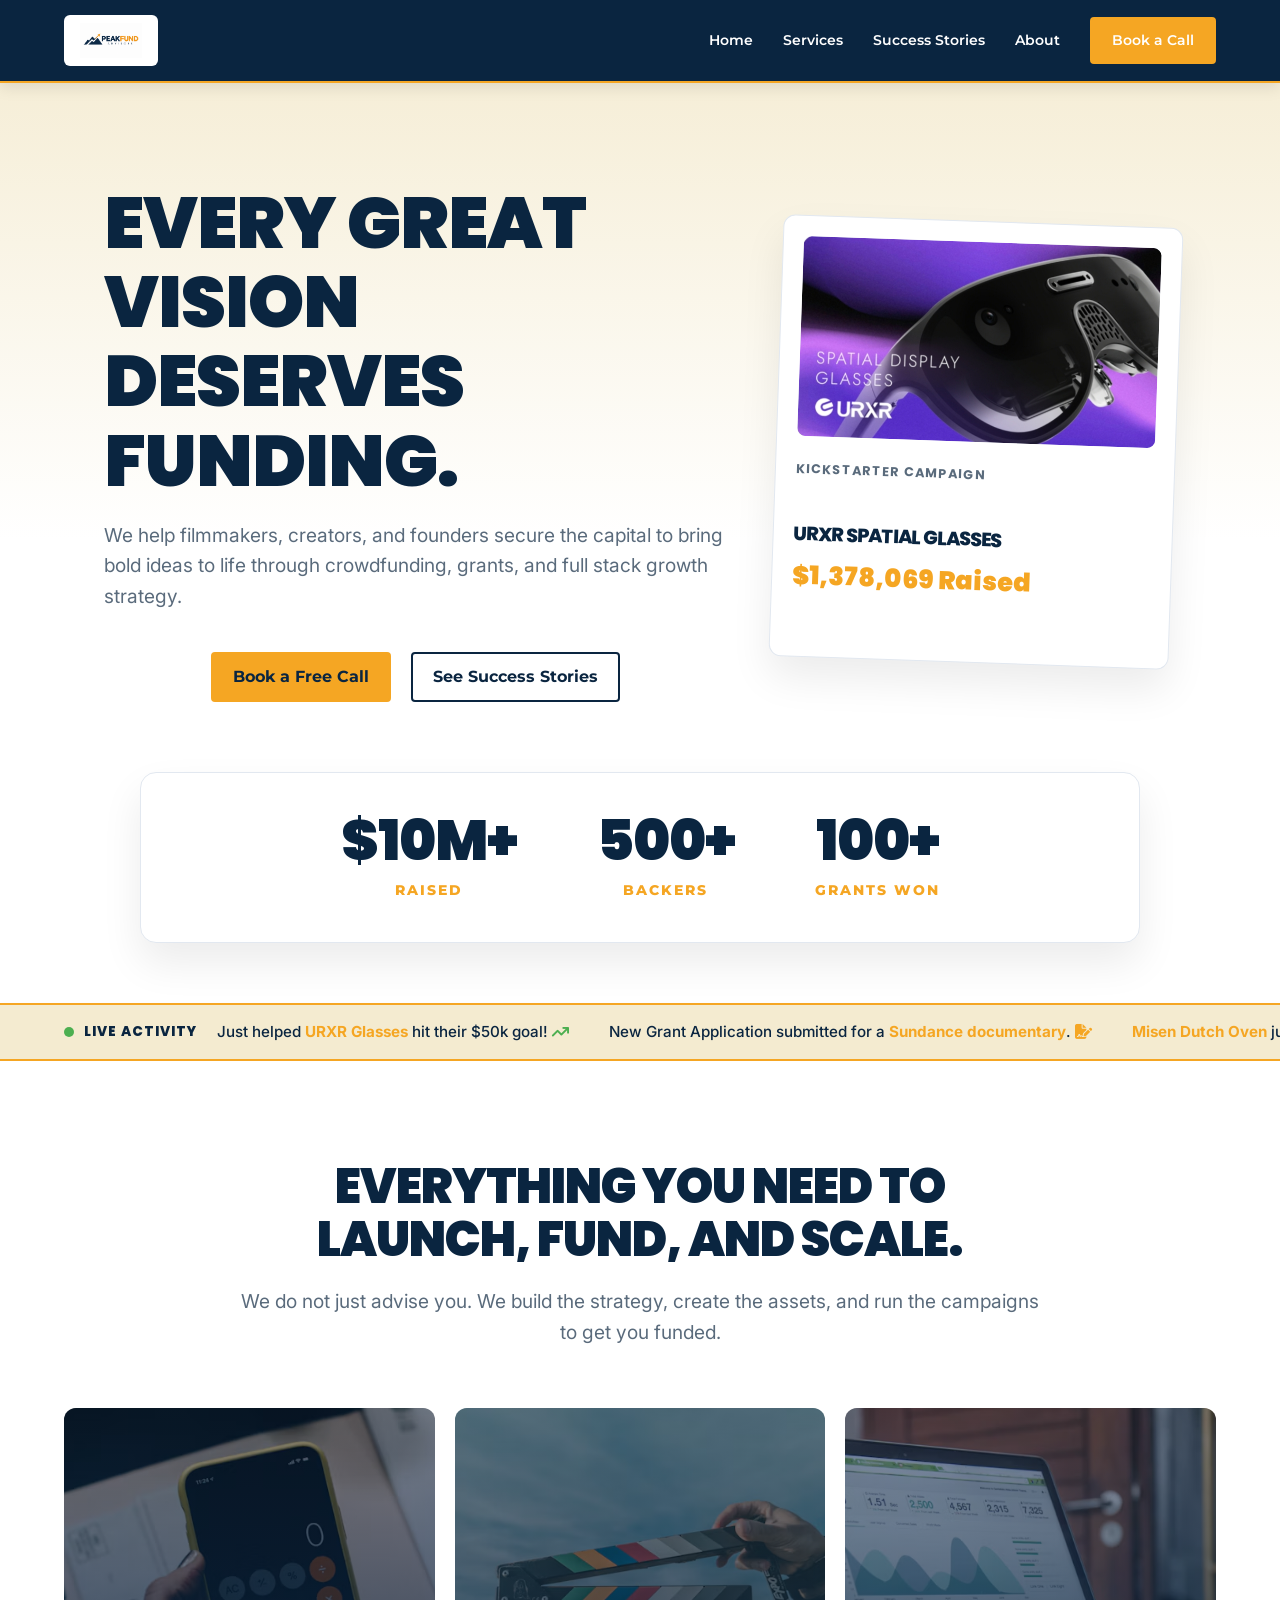
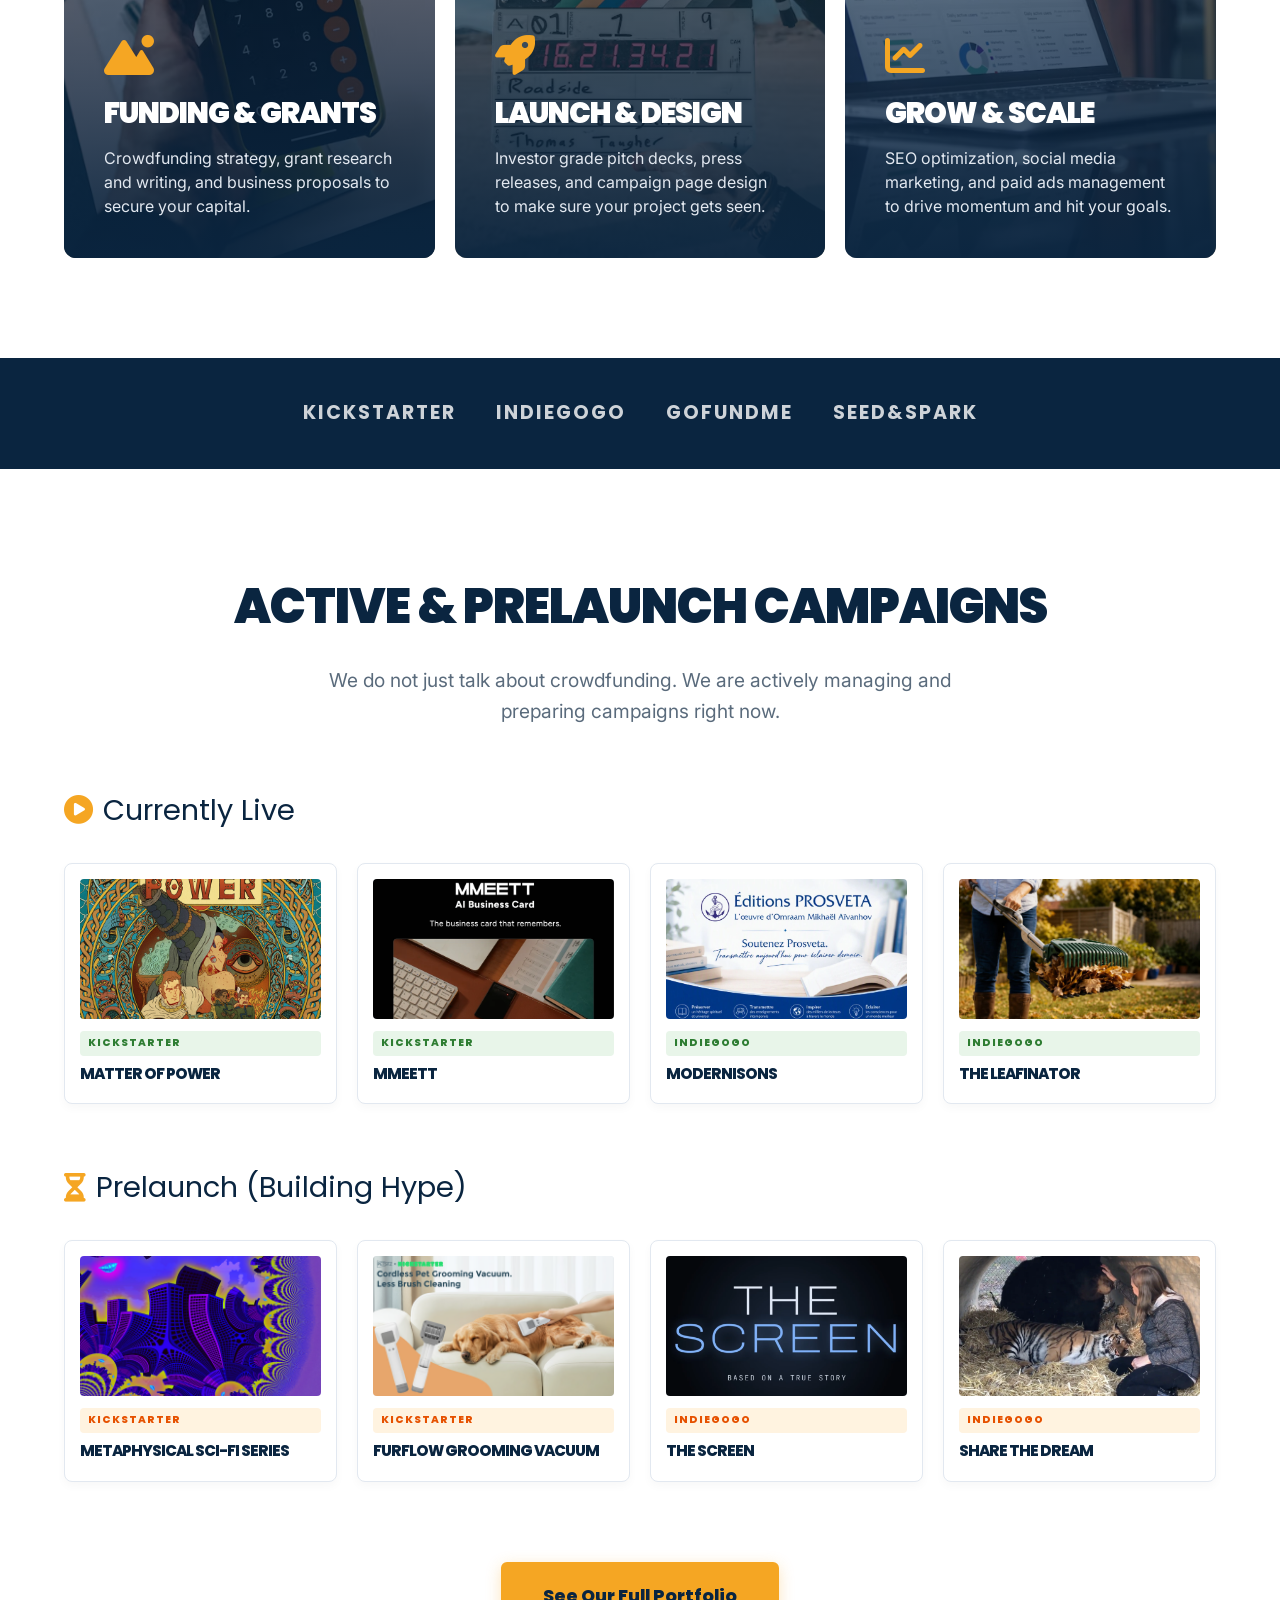
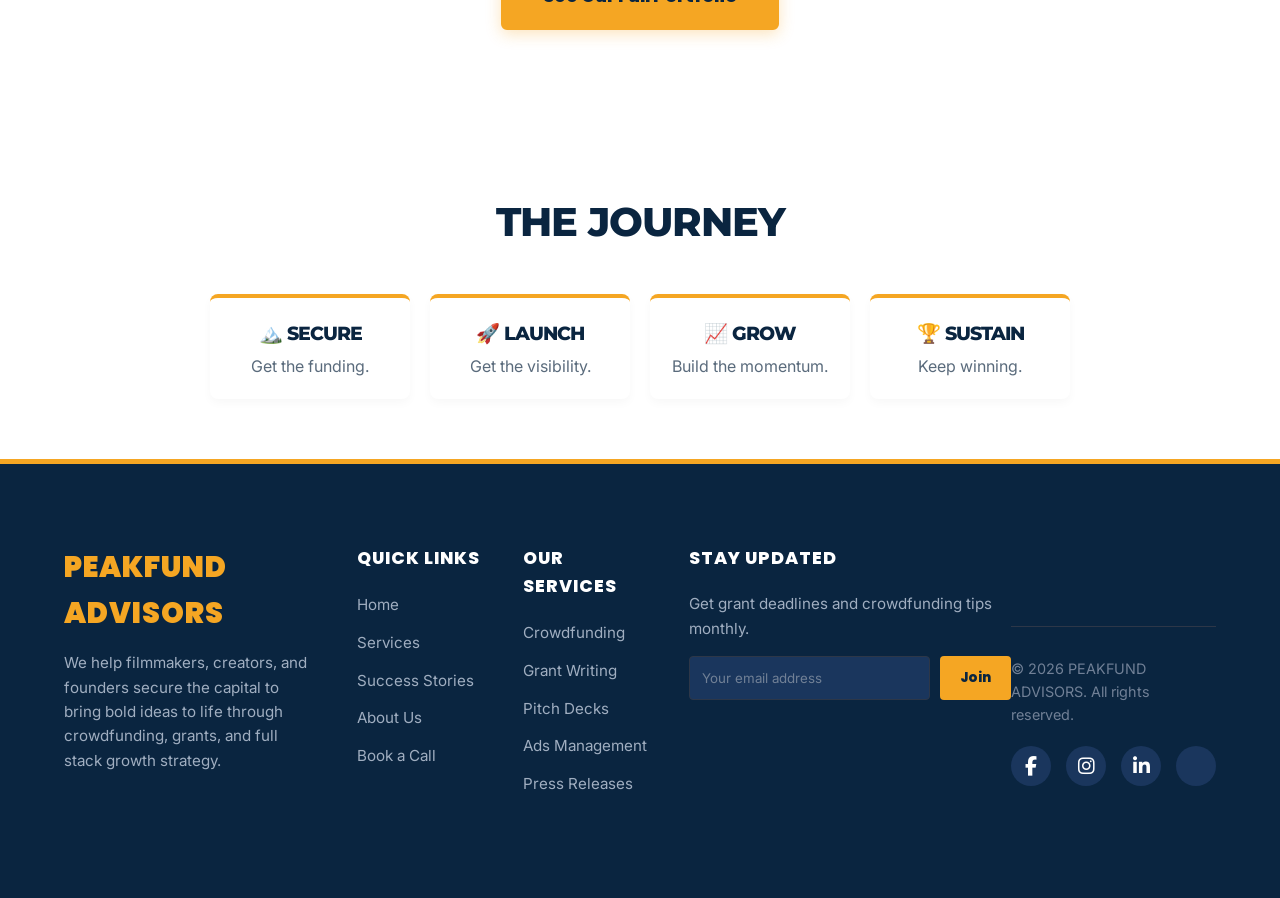
==== index.html @ 3c8ebede "Update index.html" ====
<!DOCTYPE html>
<html lang="en">
<head>
    <meta charset="UTF-8">
    <meta name="viewport" content="width=device-width, initial-scale=1.0">
    <title>PEAKFUND ADVISORS | From Vision to Funding</title>
    <link href="https://fonts.googleapis.com/css2?family=Poppins:wght@700;800;900&family=Inter:wght@400;500;600&family=Montserrat:wght@700;800;900&display=swap" rel="stylesheet">
    <link rel="stylesheet" href="https://cdnjs.cloudflare.com/ajax/libs/font-awesome/6.5.1/css/all.min.css">
    <link rel="stylesheet" href="css/style.css">
    <style>
        /* Hero Layout */
        .hero { padding: 100px 5% 120px; text-align: left; display: flex; align-items: center; justify-content: space-between; gap: 50px; max-width: 1200px; margin: 0 auto; }
        .hero-content { flex: 1; }
        .hero-content h1 { font-family: 'Poppins', sans-serif; font-weight: 900; font-size: 4.5rem; margin-bottom: 20px; line-height: 1.1; letter-spacing: -1px;}
        .hero-content p { font-size: 1.2rem; margin-bottom: 40px; color: var(--text-muted); }
        .hero-btns { display: flex; gap: 20px; }
        
        /* Floating Proof Card */
        .hero-card { flex: 0 0 400px; background: var(--white); border-radius: 12px; padding: 20px; box-shadow: 0 20px 40px rgba(0,0,0,0.08); border: 1px solid #E2E8F0; transform: rotate(2deg); transition: opacity 0.5s ease-in-out; position: relative; }
        .hero-card:hover { transform: rotate(0deg) scale(1.02); }
        .hero-card img { width: 100%; height: 200px; object-fit: cover; border-radius: 8px; margin-bottom: 15px; background: #e2e8f0;}
        .hero-card h3 { font-size: 1.2rem; margin-bottom: 5px; color: var(--navy); font-family: 'Poppins', sans-serif; font-weight: 800;}
        .hero-card .amount { font-size: 1.6rem; color: var(--gold); font-family: 'Poppins', sans-serif; font-weight: 900; }
        .hero-card .platform { font-size: 0.8rem; color: var(--text-muted); text-transform: uppercase; letter-spacing: 1px; font-family: 'Poppins', sans-serif; font-weight: 700;}

        /* NEW PREMIUM STATS BAR (Floating Card) */
        .stats-wrapper { padding: 0 5%; background: transparent; margin-top: -50px; position: relative; z-index: 10; margin-bottom: 60px;}
        .stats-bar { background: var(--white); padding: 40px 5%; display: flex; justify-content: center; gap: 80px; border-radius: 16px; box-shadow: 0 20px 40px rgba(0,0,0,0.08); border: 1px solid #E2E8F0; max-width: 1000px; margin: 0 auto; flex-wrap: wrap; }
        .stat-item { text-align: center; }
        .stat-item h3 { font-family: 'Poppins', sans-serif; font-weight: 900; font-size: 3.5rem; color: var(--navy); line-height: 1; margin-bottom: 10px; }
        .stat-item p { color: var(--gold); font-family: 'Montserrat', sans-serif; font-weight: 800; font-size: 0.9rem; text-transform: uppercase; letter-spacing: 2px; }

        /* LIVE ACTIVITY TICKER */
        .live-ticker { background: var(--warm-ivory); color: var(--navy); padding: 15px 5%; display: flex; align-items: center; overflow: hidden; border-top: 2px solid var(--gold); border-bottom: 2px solid var(--gold); box-shadow: 0 4px 10px rgba(0,0,0,0.05); }
        .ticker-label { display: flex; align-items: center; gap: 10px; font-family: 'Poppins', sans-serif; font-weight: 800; font-size: 0.85rem; letter-spacing: 1px; white-space: nowrap; background: var(--warm-ivory); padding-right: 20px; z-index: 2; color: var(--navy); }
        .pulse-dot { width: 10px; height: 10px; background: #4CAF50; border-radius: 50%; box-shadow: 0 0 0 0 rgba(76, 175, 80, 0.7); animation: pulse 2s infinite; }
        .ticker-content { display: flex; white-space: nowrap; animation: scroll 25s linear infinite; gap: 40px; font-size: 0.95rem; font-family: 'Inter', sans-serif; font-weight: 500;}
        .ticker-content strong { color: var(--gold); }
        
        @keyframes pulse { 0% { transform: scale(0.95); box-shadow: 0 0 0 0 rgba(76, 175, 80, 0.7); } 70% { transform: scale(1); box-shadow: 0 0 0 10px rgba(76, 175, 80, 0); } 100% { transform: scale(0.95); box-shadow: 0 0 0 0 rgba(76, 175, 80, 0); } }
        @keyframes scroll { 0% { transform: translateX(0); } 100% { transform: translateX(-50%); } }

        /* BENTO BOX SERVICES */
        .services-bento { padding: 100px 5%; background: var(--white); }
        .services-header { text-align: center; max-width: 800px; margin: 0 auto 60px auto; }
        .services-header h2 { font-family: 'Poppins', sans-serif; font-weight: 900; font-size: 3rem; color: var(--navy); line-height: 1.1; margin-bottom: 20px;}
        .services-header p { color: var(--text-muted); font-size: 1.2rem; }
        
        .bento-grid { display: grid; grid-template-columns: repeat(3, 1fr); gap: 20px; max-width: 1200px; margin: 0 auto; }
        
        .bento-card { position: relative; border-radius: 12px; overflow: hidden; text-decoration: none; display: flex; flex-direction: column; justify-content: flex-end; padding: 40px; min-height: 450px; transition: transform 0.3s; }
        .bento-card:hover { transform: translateY(-5px); }
        .bento-card img { position: absolute; top: 0; left: 0; width: 100%; height: 100%; object-fit: cover; z-index: 0; transition: transform 0.5s; }
        .bento-card:hover img { transform: scale(1.05); }
        .bento-overlay { position: absolute; top: 0; left: 0; width: 100%; height: 100%; background: linear-gradient(to top, rgba(10, 37, 64, 0.95) 0%, rgba(10, 37, 64, 0.4) 100%); z-index: 1; }
        .bento-content { position: relative; z-index: 2; }
        .bento-content h3 { font-family: 'Poppins', sans-serif; font-weight: 900; font-size: 1.8rem; color: var(--white); margin-bottom: 10px; text-transform: uppercase; }
        .bento-content p { color: #E2E8F0; font-size: 1rem; line-height: 1.5; }
        .bento-content .icon { font-size: 2.5rem; color: var(--gold); margin-bottom: 15px; }

        /* Platform Strip */
        .platform-strip { padding: 40px 5%; background: var(--navy); text-align: center; color: var(--white); display: flex; justify-content: center; gap: 40px; flex-wrap: wrap; }
        .platform-strip p { font-family: 'Poppins', sans-serif; font-size: 1.2rem; font-weight: 700; letter-spacing: 2px; opacity: 0.8; }

        /* LIVE & PRELAUNCH SECTION */
        .campaigns-section { padding: 100px 5%; background: transparent; text-align: center; }
        .campaigns-section h2 { font-family: 'Poppins', sans-serif; font-weight: 900; font-size: 3rem; margin-bottom: 20px; color: var(--navy); }
        .campaigns-section p.subtitle { color: var(--text-muted); font-size: 1.2rem; margin-bottom: 60px; max-width: 700px; margin-left: auto; margin-right: auto; }

        .campaign-group-title { font-family: 'Poppins', sans-serif; font-size: 1.8rem; color: var(--navy); margin-bottom: 30px; text-align: left; max-width: 1200px; margin-left: auto; margin-right: auto; display: flex; align-items: center; gap: 10px;}
        .campaign-group-title i { color: var(--gold); }

        .campaign-grid { display: grid; grid-template-columns: repeat(4, 1fr); gap: 20px; max-width: 1200px; margin: 0 auto 60px auto; }
        
        .campaign-card { background: var(--white); padding: 15px; border-radius: 8px; text-decoration: none; color: var(--navy); transition: transform 0.3s, box-shadow 0.3s; border: 1px solid #E2E8F0; display: flex; flex-direction: column; box-shadow: 0 4px 10px rgba(0,0,0,0.03); text-align: left; }
        .campaign-card:hover { transform: translateY(-5px); box-shadow: 0 15px 30px rgba(0,0,0,0.08); border-color: var(--sky-blue); }
        .campaign-card img { width: 100%; height: 140px; object-fit: cover; border-radius: 4px; margin-bottom: 12px; background: #e2e8f0;}
        .campaign-card h3 { font-family: 'Poppins', sans-serif; font-weight: 800; font-size: 0.95rem; margin-bottom: 5px; line-height: 1.3;}
        
        .badge { display: inline-block; padding: 4px 8px; border-radius: 4px; font-size: 0.65rem; font-weight: 800; font-family: 'Poppins', sans-serif; letter-spacing: 1px; text-transform: uppercase; margin-bottom: 8px; }
        .badge-live { background: #E8F5E9; color: #2E7D32; }
        .badge-pre { background: #FFF3E0; color: #E65100; }

        /* BUTTON STYLING */
        .btn-portfolio { display: inline-block; margin-top: 20px; background: var(--gold); color: var(--navy); padding: 18px 40px; border-radius: 6px; text-decoration: none; font-family: 'Poppins', sans-serif; font-weight: 800; font-size: 1.1rem; transition: transform 0.3s, background 0.3s; box-shadow: 0 4px 15px rgba(245, 166, 35, 0.3); border: 2px solid var(--gold); }
        .btn-portfolio:hover { transform: translateY(-3px); background: var(--navy); color: var(--white); border-color: var(--navy); }

        /* DETAILED FOOTER */
        footer { background: var(--navy); color: var(--white); padding: 80px 5% 30px 5%; border-top: 5px solid var(--gold); }
        .footer-grid { display: grid; grid-template-columns: 2fr 1fr 1fr 1.5fr; gap: 40px; max-width: 1200px; margin: 0 auto 60px auto; }
        
        .footer-brand h3 { font-family: 'Poppins', sans-serif; font-weight: 900; font-size: 1.8rem; color: var(--gold); margin-bottom: 15px; text-transform: uppercase; letter-spacing: 1px;}
        .footer-brand p { color: #A0AEC0; font-size: 0.95rem; line-height: 1.6; margin-bottom: 20px; }
        
        .footer-links h4, .footer-newsletter h4 { font-family: 'Poppins', sans-serif; font-weight: 800; font-size: 1.1rem; margin-bottom: 20px; color: var(--white); text-transform: uppercase; letter-spacing: 1px;}
        .footer-links ul { list-style: none; }
        .footer-links li { margin-bottom: 12px; }
        .footer-links a { color: #A0AEC0; text-decoration: none; font-size: 0.95rem; transition: color 0.3s; }
        .footer-links a:hover { color: var(--gold); padding-left: 5px; }
        
        .footer-newsletter p { color: #A0AEC0; font-size: 0.95rem; margin-bottom: 15px; }
        .newsletter-form { display: flex; gap: 10px; }
        .newsletter-form input { flex: 1; padding: 12px; border-radius: 4px; border: 1px solid #2D3748; background: #1A365D; color: var(--white); font-family: 'Inter', sans-serif; outline: none; }
        .newsletter-form input::placeholder { color: #718096; }
        .newsletter-form button { background: var(--gold); color: var(--navy); border: none; padding: 12px 20px; border-radius: 4px; font-weight: 800; font-family: 'Poppins', sans-serif; cursor: pointer; transition: transform 0.2s; }
        .newsletter-form button:hover { transform: scale(1.05); }

        .footer-bottom { border-top: 1px solid #2D3748; padding-top: 30px; display: flex; justify-content: space-between; align-items: center; max-width: 1200px; margin: 0 auto; flex-wrap: wrap; gap: 20px;}
        .footer-bottom p { color: #718096; font-size: 0.9rem; }
        
        .social-icons { display: flex; gap: 15px; }
        .social-icons a { color: var(--white); font-size: 1.2rem; background: #1A365D; width: 40px; height: 40px; display: flex; align-items: center; justify-content: center; border-radius: 50%; text-decoration: none; transition: all 0.3s; }
        .social-icons a:hover { background: var(--gold); color: var(--navy); transform: translateY(-3px); }
        
        @media (max-width: 900px) {
            .hero { flex-direction: column; text-align: center; }
            .hero-content h1 { font-size: 3rem; }
            .hero-btns { justify-content: center; }
            .hero-card { display: none; }
            .stats-wrapper { margin-top: 20px; }
            .stats-bar { flex-direction: column; gap: 30px; }
            .bento-grid { grid-template-columns: 1fr; }
            .platform-strip { flex-direction: column; gap: 15px; }
            .campaign-grid { grid-template-columns: 1fr 1fr; }
            .campaign-group-title { font-size: 1.5rem; text-align: center; justify-content: center;}
            .ticker-label { display: none; }
            .footer-grid { grid-template-columns: 1fr; text-align: center; }
            .footer-bottom { flex-direction: column; text-align: center; }
        }
        @media (max-width: 600px) {
            .campaign-grid { grid-template-columns: 1fr; }
        }
    </style>
</head>
<body>

    <nav>
        <a href="index.html" class="logo"><img src="images/logo.png" alt="PeakFund Advisors"></a>
        <div class="nav-links">
            <a href="index.html">Home</a>
            <a href="services.html">Services</a>
            <a href="success-stories.html">Success Stories</a>
            <a href="about.html">About</a>
            <a href="contact.html" class="btn">Book a Call</a>
        </div>
    </nav>

    <header class="hero">
        <div class="hero-content">
            <h1>Every Great Vision <br>Deserves Funding.</h1>
            <p>We help filmmakers, creators, and founders secure the capital to bring bold ideas to life through crowdfunding, grants, and full stack growth strategy.</p>
            <div class="hero-btns">
                <a href="contact.html" class="btn">Book a Free Call</a>
                <a href="success-stories.html" class="btn-outline">See Success Stories</a>
            </div>
        </div>
        
        <div class="hero-card" id="dynamic-card">
            <img id="card-img" src="images/misen.jpg" alt="Campaign Image">
            <p class="platform" id="card-platform">Indiegogo Campaign</p>
            <h3 id="card-title">Misen Dutch Oven</h3>
            <p class="amount" id="card-amount">$4,964,374 Raised</p>
        </div>
    </header>

    <!-- STATS BAR (Floating Card) -->
    <div class="stats-wrapper">
        <section class="stats-bar">
            <div class="stat-item">
                <h3>$10M+</h3>
                <p>Raised</p>
            </div>
            <div class="stat-item">
                <h3>500+</h3>
                <p>Backers</p>
            </div>
            <div class="stat-item">
                <h3>100+</h3>
                <p>Grants Won</p>
            </div>
        </section>
    </div>

    <!-- LIVE ACTIVITY TICKER -->
    <div class="live-ticker">
        <div class="ticker-label">
            <div class="pulse-dot"></div>
            LIVE ACTIVITY
        </div>
        <div class="ticker-content">
            <span>Just helped <strong>URXR Glasses</strong> hit their $50k goal! <i class="fa-solid fa-arrow-trend-up" style="color: #4CAF50;"></i></span>
            <span>New Grant Application submitted for a <strong>Sundance documentary</strong>. <i class="fa-solid fa-file-signature" style="color: var(--gold);"></i></span>
            <span><strong>Misen Dutch Oven</strong> just crossed 42,000 backers. <i class="fa-solid fa-users" style="color: var(--sky-blue);"></i></span>
            <span>Launching a new campaign for an <strong>Indie Film Project</strong> in 3 days. <i class="fa-solid fa-rocket" style="color: var(--gold);"></i></span>
            <!-- Duplicated for seamless scrolling -->
            <span>Just helped <strong>URXR Glasses</strong> hit their $50k goal! <i class="fa-solid fa-arrow-trend-up" style="color: #4CAF50;"></i></span>
            <span>New Grant Application submitted for a <strong>Sundance documentary</strong>. <i class="fa-solid fa-file-signature" style="color: var(--gold);"></i></span>
            <span><strong>Misen Dutch Oven</strong> just crossed 42,000 backers. <i class="fa-solid fa-users" style="color: var(--sky-blue);"></i></span>
            <span>Launching a new campaign for an <strong>Indie Film Project</strong> in 3 days. <i class="fa-solid fa-rocket" style="color: var(--gold);"></i></span>
        </div>
    </div>

    <!-- BENTO BOX SERVICES -->
    <section class="services-bento">
        <div class="services-header">
            <h2>Everything you need to launch, fund, and scale.</h2>
            <p>We do not just advise you. We build the strategy, create the assets, and run the campaigns to get you funded.</p>
        </div>
        <div class="bento-grid">
            <a href="services.html" class="bento-card">
                <img src="images/service-fund.jpg" alt="Funding and Grants">
                <div class="bento-overlay"></div>
                <div class="bento-content">
                    <i class="fa-solid fa-mountain-sun icon"></i>
                    <h3>FUNDING & GRANTS</h3>
                    <p>Crowdfunding strategy, grant research and writing, and business proposals to secure your capital.</p>
                </div>
            </a>
            <a href="services.html" class="bento-card">
                <img src="images/service-launch.jpg" alt="Launch and Design">
                <div class="bento-overlay"></div>
                <div class="bento-content">
                    <i class="fa-solid fa-rocket icon"></i>
                    <h3>LAUNCH & DESIGN</h3>
                    <p>Investor grade pitch decks, press releases, and campaign page design to make sure your project gets seen.</p>
                </div>
            </a>
            <a href="services.html" class="bento-card">
                <img src="images/service-grow.jpg" alt="Grow and Scale">
                <div class="bento-overlay"></div>
                <div class="bento-content">
                    <i class="fa-solid fa-chart-line icon"></i>
                    <h3>GROW & SCALE</h3>
                    <p>SEO optimization, social media marketing, and paid ads management to drive momentum and hit your goals.</p>
                </div>
            </a>
        </div>
    </section>

    <div class="platform-strip">
        <p>KICKSTARTER</p>
        <p>INDIEGOGO</p>
        <p>GOFUNDME</p>
        <p>SEED&SPARK</p>
    </div>

    <!-- LIVE & PRELAUNCH CAMPAIGNS -->
    <section class="campaigns-section">
        <h2>Active & Prelaunch Campaigns</h2>
        <p class="subtitle">We do not just talk about crowdfunding. We are actively managing and preparing campaigns right now.</p>

        <!-- LIVE CAMPAIGNS -->
        <div class="campaign-group-title"><i class="fa-solid fa-circle-play"></i> Currently Live</div>
        <div class="campaign-grid">
            <a href="https://www.kickstarter.com/projects/matter-of-power/comicbook" target="_blank" class="campaign-card">
                <img src="images/live-ks-1.jpg" alt="Matter of Power">
                <span class="badge badge-live">KICKSTARTER</span>
                <h3>Matter of Power</h3>
            </a>
            <a href="https://www.kickstarter.com/projects/mmeett/mmeett" target="_blank" class="campaign-card">
                <img src="images/live-ks-2.jpg" alt="Mmeett">
                <span class="badge badge-live">KICKSTARTER</span>
                <h3>Mmeett</h3>
            </a>
            <a href="https://www.indiegogo.com/en/projects/lioubov/modernisons-prosveta-et-preparons-lavenir-ensemble" target="_blank" class="campaign-card">
                <img src="images/live-ig-1.jpg" alt="Modernisons">
                <span class="badge badge-live">INDIEGOGO</span>
                <h3>Modernisons</h3>
            </a>
            <a href="https://www.indiegogo.com/en/projects/leafinator/the-leafinator-rake-grab--lift-with-one-ergonomic-tool" target="_blank" class="campaign-card">
                <img src="images/live-ig-2.jpg" alt="The Leafinator">
                <span class="badge badge-live">INDIEGOGO</span>
                <h3>The Leafinator</h3>
            </a>
        </div>

        <!-- PRELAUNCH CAMPAIGNS -->
        <div class="campaign-group-title" style="margin-top: 40px;"><i class="fa-solid fa-hourglass-half"></i> Prelaunch (Building Hype)</div>
        <div class="campaign-grid">
            <a href="https://www.kickstarter.com/projects/sean-rickard/a-metaphysical-science-fiction-urban-fantasy-series" target="_blank" class="campaign-card">
                <img src="images/pre-ks-1.jpg" alt="Metaphysical Science Fiction">
                <span class="badge badge-pre">KICKSTARTER</span>
                <h3>Metaphysical Sci-Fi Series</h3>
            </a>
            <a href="https://www.kickstarter.com/projects/petstz/furflow-cordless-pet-grooming-vacuum-less-brush-cleaning" target="_blank" class="campaign-card">
                <img src="images/pre-ks-2.jpg" alt="FurFlow">
                <span class="badge badge-pre">KICKSTARTER</span>
                <h3>FurFlow Grooming Vacuum</h3>
            </a>
            <a href="https://www.indiegogo.com/en/projects/the-screen/the-screen" target="_blank" class="campaign-card">
                <img src="images/pre-ig-1.jpg" alt="The Screen">
                <span class="badge badge-pre">INDIEGOGO</span>
                <h3>The Screen</h3>
            </a>
            <a href="https://www.indiegogo.com/en/projects/jeannetterodriguez-38493851/share-the-dream---the-jama-hedgecoth-story" target="_blank" class="campaign-card">
                <img src="images/pre-ig-2.jpg" alt="Share the Dream">
                <span class="badge badge-pre">INDIEGOGO</span>
                <h3>Share the Dream</h3>
            </a>
        </div>

        <a href="success-stories.html" class="btn-portfolio">See Our Full Portfolio</a>
    </section>

    <section class="journey">
        <h2>The Journey</h2>
        <div class="journey-steps">
            <div class="step"><h3>🏔️ SECURE</h3><p>Get the funding.</p></div>
            <div class="step"><h3>🚀 LAUNCH</h3><p>Get the visibility.</p></div>
            <div class="step"><h3>📈 GROW</h3><p>Build the momentum.</p></div>
            <div class="step"><h3>🏆 SUSTAIN</h3><p>Keep winning.</p></div>
        </div>
    </section>

    <!-- DETAILED FOOTER -->
    <footer>
        <div class="footer-grid">
            <div class="footer-brand">
                <h3>PEAKFUND ADVISORS</h3>
                <p>We help filmmakers, creators, and founders secure the capital to bring bold ideas to life through crowdfunding, grants, and full stack growth strategy.</p>
            </div>
            <div class="footer-links">
                <h4>Quick Links</h4>
                <ul>
                    <li><a href="index.html">Home</a></li>
                    <li><a href="services.html">Services</a></li>
                    <li><a href="success-stories.html">Success Stories</a></li>
                    <li><a href="about.html">About Us</a></li>
                    <li><a href="contact.html">Book a Call</a></li>
                </ul>
            </div>
            <div class="footer-links">
                <h4>Our Services</h4>
                <ul>
                    <li><a href="services.html">Crowdfunding</a></li>
                    <li><a href="services.html">Grant Writing</a></li>
                    <li><a href="services.html">Pitch Decks</a></li>
                    <li><a href="services.html">Ads Management</a></li>
                    <li><a href="services.html">Press Releases</a></li>
                </ul>
            </div>
            <div class="footer-newsletter">
                <h4>Stay Updated</h4>
                <p>Get grant deadlines and crowdfunding tips monthly.</p>
                <form class="newsletter-form">
                    <input type="email" placeholder="Your email address" required>
                    <button type="submit">Join</button>
                </form>
            </div>
        </div>

        <div class="footer-bottom">
            <p>&copy; 2026 PEAKFUND ADVISORS. All rights reserved.</p>
            <div class="social-icons">
                <a href="https://www.facebook.com/share/1DsnXw8TES/" target="_blank" aria-label="Facebook"><i class="fab fa-facebook-f"></i></a>
                <a href="#" target="_blank" aria-label="Instagram"><i class="fab fa-instagram"></i></a>
                <a href="#" target="_blank" aria-label="LinkedIn"><i class="fab fa-linkedin-in"></i></a>
                <a href="#" target="_blank" aria-label="Fiverr"><i class="fab fa-fiverr"></i></a>
            </div>
        </div>
    </footer>

    <script>
        const campaigns = [
            { img: "images/misen.jpg", platform: "Indiegogo Campaign", title: "Misen Dutch Oven", amount: "$4,964,374 Raised" },
            { img: "images/urxr.jpg", platform: "Kickstarter Campaign", title: "URXR Spatial Glasses", amount: "$1,378,069 Raised" },
            { img: "images/x1.jpg", platform: "Kickstarter Campaign", title: "X1 Lite Laser", amount: "HK$ 10.2M Raised" },
            { img: "images/zendure.jpg", platform: "Indiegogo Campaign", title: "Zendure SuperBase V", amount: "$5,438,805 Raised" },
            { img: "images/timemore.jpg", platform: "Indiegogo Campaign", title: "Timemore Grinder", amount: "S$6,855,991 Raised" },
            { img: "images/dc.jpg", platform: "Kickstarter Campaign", title: "DC Green Lantern", amount: "$1,337,480 Raised" },
            { img: "images/seed-168.jpg", platform: "Seed&Spark Campaign", title: "168 Hours", amount: "Funded" },
            { img: "images/seed-rez.jpg", platform: "Seed&Spark Campaign", title: "Rez", amount: "Funded" },
            { img: "images/seed-precious.jpg", platform: "Seed&Spark Campaign", title: "Precious Time", amount: "Funded" },
            { img: "images/gofundme-lila.jpg", platform: "GoFundMe Campaign", title: "For Our Little Lila", amount: "Funded" },
            { img: "images/gofundme-arthur.jpg", platform: "GoFundMe Campaign", title: "Arthur's Student Film", amount: "Funded" },
            { img: "images/gofundme-aquaterra.jpg", platform: "GoFundMe Campaign", title: "AquaTerra Charity", amount: "Funded" },
            { img: "images/film-cascarita.jpg", platform: "NEA Grant", title: "Cascarita", amount: "$30,000 Grant" },
            { img: "images/film-matrescence.jpg", platform: "Sundance Grant", title: "Matrescence", amount: "Doc Fund Grant" },
            { img: "images/film-ancestors.jpg", platform: "Sundance Grant", title: "Ancestors", amount: "Doc Fund Grant" }
        ];

        let currentIndex = 0;
        const cardImg = document.getElementById("card-img");
        const cardPlatform = document.getElementById("card-platform");
        const cardTitle = document.getElementById("card-title");
        const cardAmount = document.getElementById("card-amount");

        function changeCard() {
            document.getElementById("dynamic-card").style.opacity = 0;
            setTimeout(() => {
                currentIndex = (currentIndex + 1) % campaigns.length;
                cardImg.src = campaigns[currentIndex].img;
                cardPlatform.textContent = campaigns[currentIndex].platform;
                cardTitle.textContent = campaigns[currentIndex].title;
                cardAmount.textContent = campaigns[currentIndex].amount;
                document.getElementById("dynamic-card").style.opacity = 1;
            }, 500); 
        }
        setInterval(changeCard, 3500);
    </script>

</body>
</html>
---- css/style.css ----
/* PEAKFUND ADVISORS - GOLDEN HOUR THEME */
:root {
  --warm-ivory: #F4EBD0;   /* A clear, soft cream/beige */
  --white: #FFFFFF;        
  --navy: #0A2540;         /* Header & Text */
  --sky-blue: #4A9EFF;     /* Accents */
  --gold: #F5A623;         /* Primary Buttons */
  --text-muted: #5A6B7C;   
}

* { margin: 0; padding: 0; box-sizing: border-box; }

/* Body: Clear Cream fading into Pure White */
body { 
    font-family: 'Inter', sans-serif; 
    background: linear-gradient(180deg, var(--warm-ivory) 0%, var(--white) 60%);
    background-color: var(--white); 
    background-repeat: no-repeat;
    background-attachment: fixed;
    color: var(--navy); 
    line-height: 1.6; 
}

/* HEADLINES: Swapped to Montserrat */
h1, h2, h3, .brand { 
    font-family: 'Montserrat', sans-serif; 
    font-weight: 800;
    letter-spacing: -1px;
    text-transform: uppercase; 
    color: var(--navy); 
}

/* HEADER: Solid Navy */
nav { 
    display: flex; 
    justify-content: space-between; 
    align-items: center; 
    padding: 15px 5%; 
    background: var(--navy); 
    position: sticky; 
    top: 0; 
    z-index: 100; 
    border-bottom: 2px solid var(--gold); 
    box-shadow: 0 4px 15px rgba(0,0,0,0.1); 
}

/* The Logo Container */
.logo { 
    background: var(--white);
    padding: 8px 16px;
    border-radius: 6px;
    display: inline-flex;
    align-items: center;
    transition: transform 0.2s;
}
.logo:hover {
    transform: scale(1.02);
}

/* The Logo Image */
.logo img {
    height: 35px; 
    width: auto;
    display: block;
}

.nav-links { display: flex; gap: 30px; align-items: center; }
.nav-links a { color: var(--white); text-decoration: none; font-weight: 600; font-size: 14px; transition: color 0.3s; font-family: 'Montserrat', sans-serif; }
.nav-links a:hover { color: var(--gold); }

/* Buttons */
.btn { background: var(--gold); color: var(--navy); padding: 10px 20px; border-radius: 4px; text-decoration: none; font-weight: bold; font-family: 'Montserrat', sans-serif; transition: transform 0.2s, background 0.2s; display: inline-block; border: 2px solid var(--gold); }
.btn:hover { transform: scale(1.05); background: var(--white); border-color: var(--white); color: var(--navy); }
.btn-outline { border: 2px solid var(--navy); color: var(--navy); padding: 10px 20px; border-radius: 4px; text-decoration: none; font-weight: bold; font-family: 'Montserrat', sans-serif; transition: all 0.3s; background: transparent; }
.btn-outline:hover { background: var(--navy); color: var(--white); }

/* Hero Section */
.hero { padding: 120px 5% 100px; text-align: center; background: transparent; }
.hero h1 { font-size: 4.5rem; margin-bottom: 20px; line-height: 1.1; }
.hero p { font-size: 1.2rem; max-width: 800px; margin: 0 auto 40px; color: var(--text-muted); font-family: 'Inter', sans-serif; }
.hero-btns { display: flex; gap: 20px; justify-content: center; }

/* Sections */
.who-we-serve { padding: 60px 5%; text-align: center; background: transparent; }
.icons-grid { display: flex; justify-content: center; gap: 40px; margin-top: 30px; flex-wrap: wrap; }
.icons-grid div { background: var(--white); padding: 20px 40px; border-radius: 8px; border: 1px solid #E2E8F0; box-shadow: 0 4px 10px rgba(0,0,0,0.03); }
.icons-grid i { font-size: 2rem; color: var(--sky-blue); margin-bottom: 10px; }
.icons-grid p { font-family: 'Montserrat', sans-serif; font-weight: bold; }

.funding-peak { padding: 80px 5%; text-align: center; background: transparent; }
.funding-peak h2 { font-size: 2.5rem; margin-bottom: 40px; color: var(--navy); }
.peaks-grid { display: grid; grid-template-columns: repeat(auto-fit, minmax(250px, 1fr)); gap: 30px; max-width: 1200px; margin: 0 auto; }
.peak-card { background: var(--white); padding: 20px; border-radius: 8px; text-decoration: none; color: var(--navy); transition: transform 0.3s, box-shadow 0.3s; border: 1px solid #E2E8F0; display: block; box-shadow: 0 4px 10px rgba(0,0,0,0.03); }
.peak-card:hover { transform: translateY(-5px); box-shadow: 0 15px 30px rgba(0,0,0,0.08); border-color: var(--sky-blue); }
.peak-card img { width: 100%; height: 150px; object-fit: cover; border-radius: 4px; margin-bottom: 15px; }
.peak-card h3 { font-size: 1.2rem; margin-bottom: 5px; }
.peak-card p { color: var(--sky-blue); font-family: 'Montserrat', sans-serif; font-weight: bold; font-size: 0.9rem; }

.journey { padding: 60px 5%; text-align: center; background: transparent; }
.journey h2 { font-size: 2.5rem; color: var(--navy); margin-bottom: 40px; }
.journey-steps { display: flex; justify-content: center; gap: 20px; flex-wrap: wrap; }
.step { background: var(--white); padding: 20px; border-radius: 8px; width: 200px; border-top: 4px solid var(--gold); box-shadow: 0 4px 10px rgba(0,0,0,0.03); }
.step h3 { font-size: 1.2rem; margin-bottom: 5px; color: var(--navy); }
.step p { color: var(--text-muted); font-family: 'Inter', sans-serif;}

/* Footer */
footer { background: var(--navy); padding: 40px 5%; display: flex; justify-content: space-between; align-items: center; }
footer p { color: #A0AEC0; font-size: 14px; font-family: 'Inter', sans-serif;}
.social-row a { color: var(--sky-blue); font-size: 24px; margin-left: 15px; transition: color 0.2s, transform 0.2s; display: inline-block; }
.social-row a:hover { color: var(--gold); transform: scale(1.1); }

/* Utilities */
.container { max-width: 1200px; margin: 0 auto; padding: 80px 5%; }
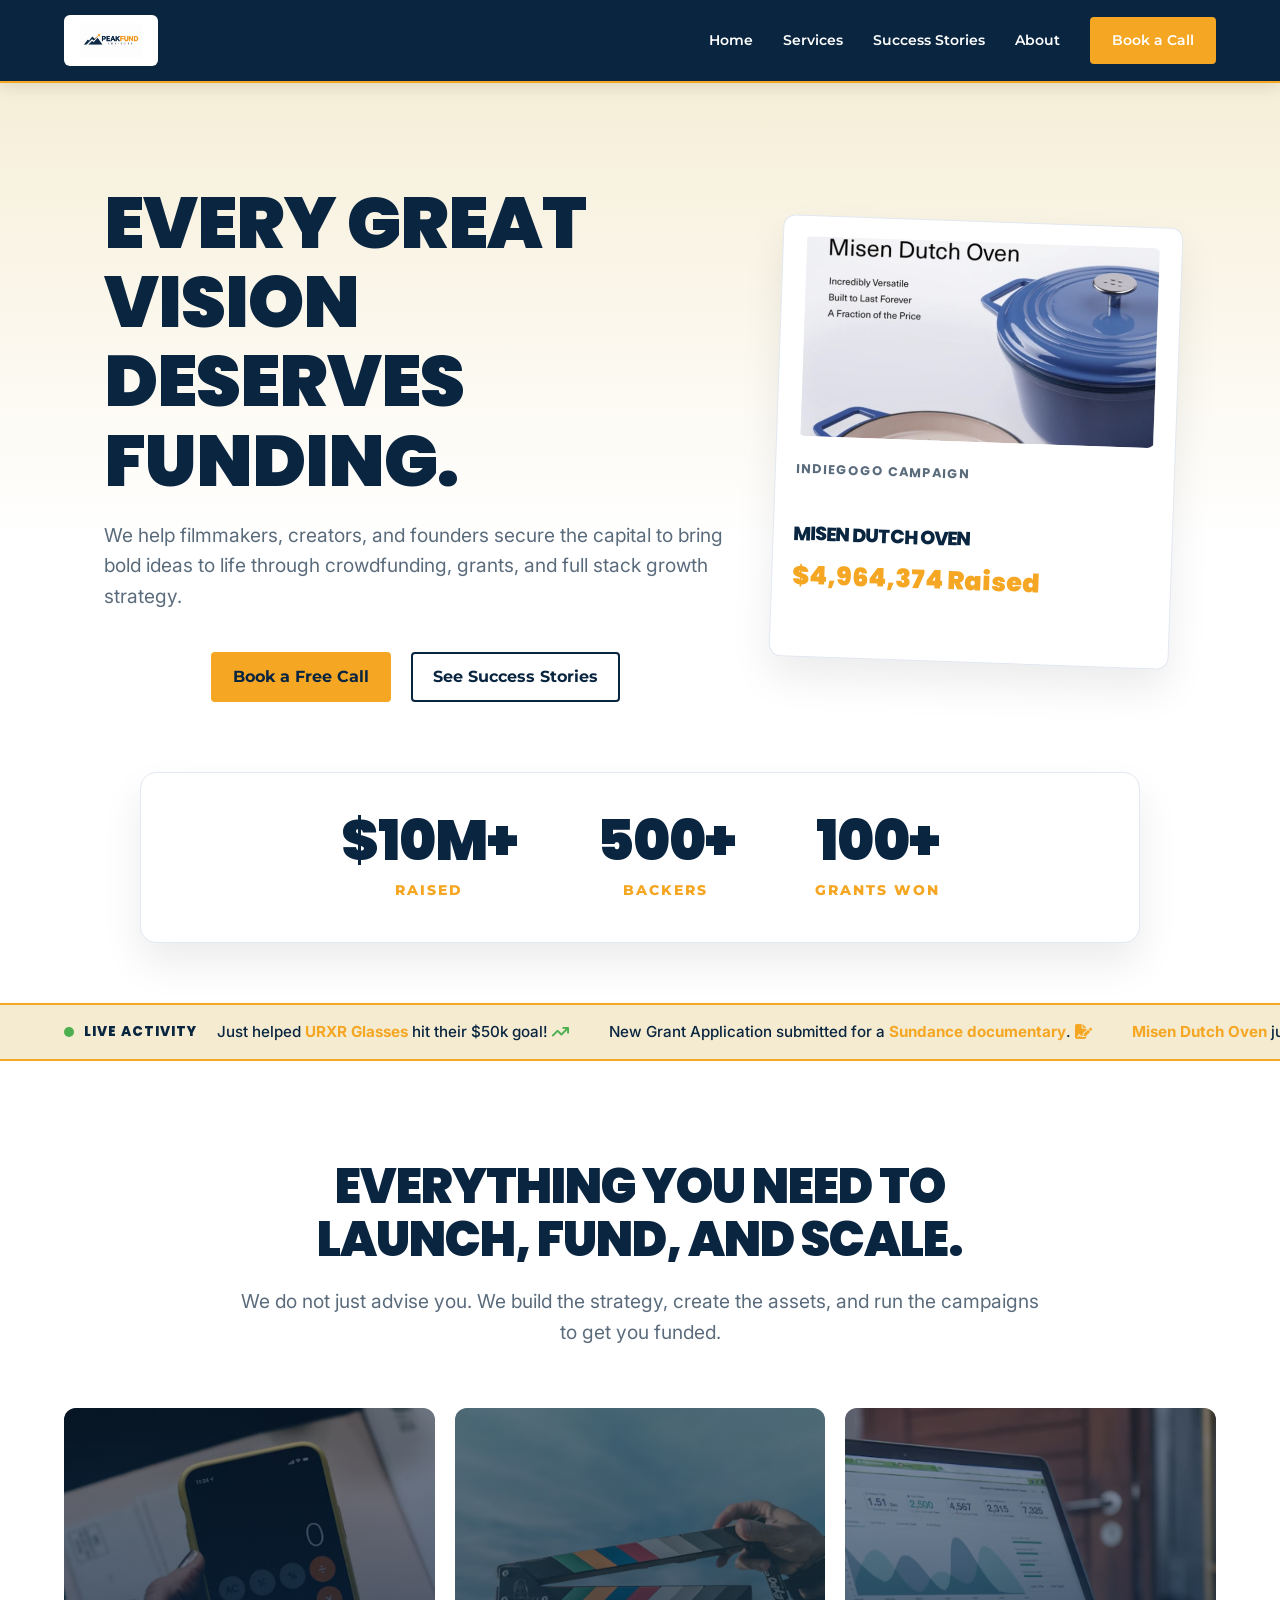
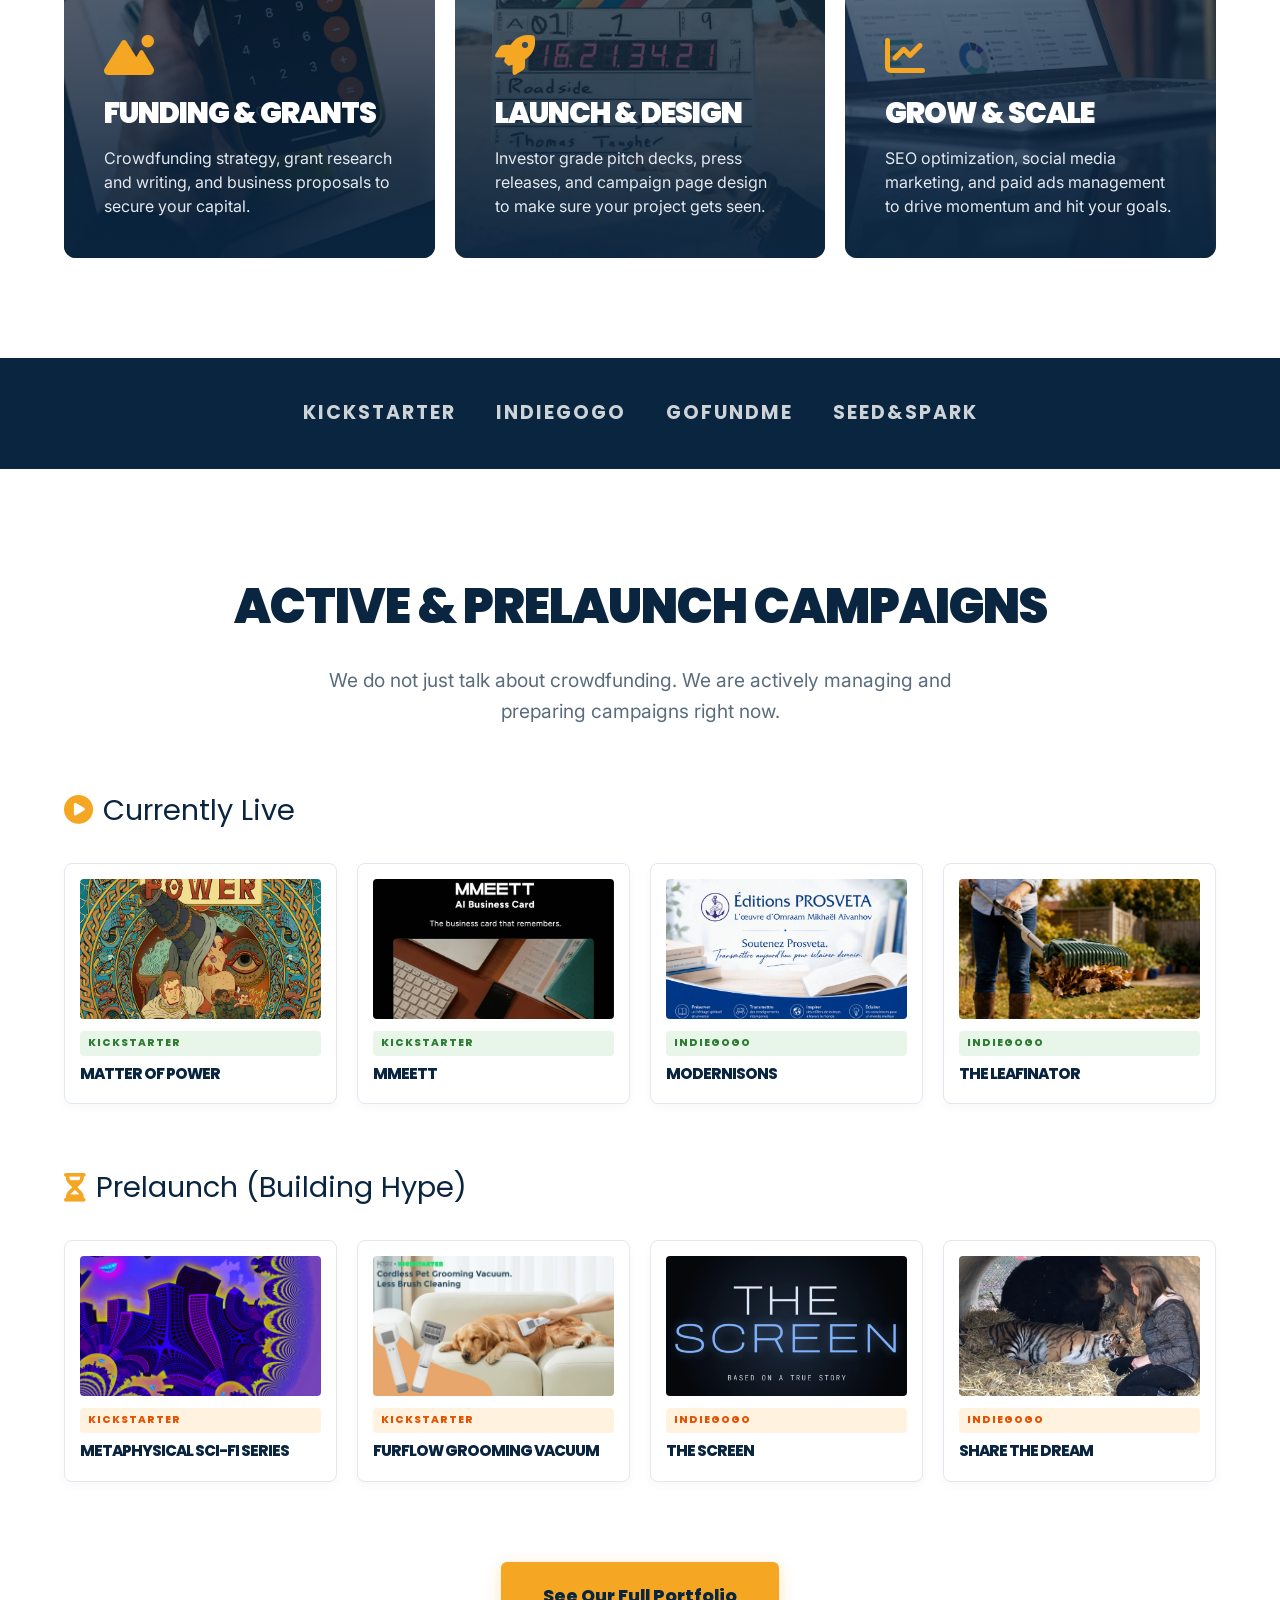
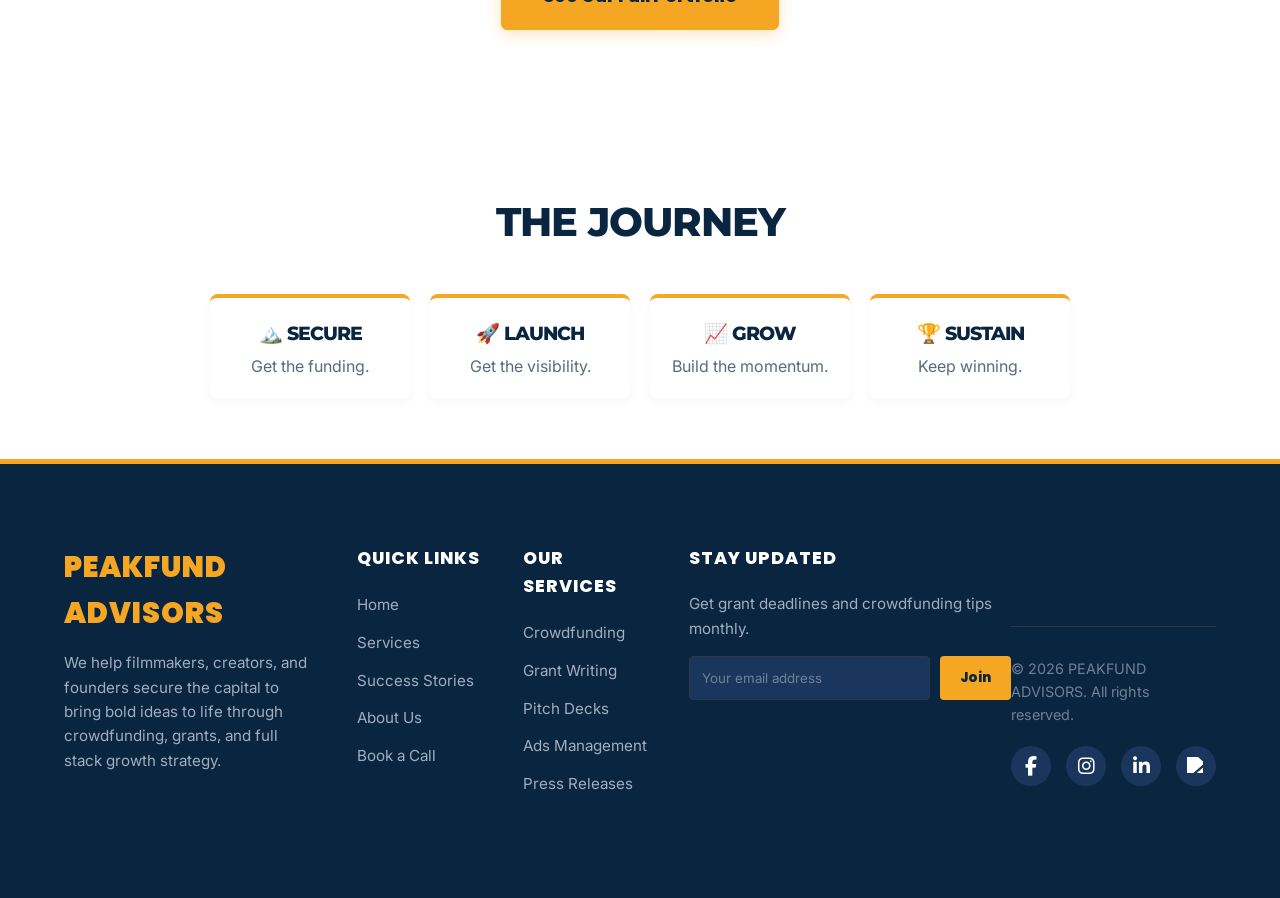
==== commit 54bd4beb: "Update index.html" ====
--- a/index.html
+++ b/index.html
@@ -23,7 +23,7 @@
         .hero-card .amount { font-size: 1.6rem; color: var(--gold); font-family: 'Poppins', sans-serif; font-weight: 900; }
         .hero-card .platform { font-size: 0.8rem; color: var(--text-muted); text-transform: uppercase; letter-spacing: 1px; font-family: 'Poppins', sans-serif; font-weight: 700;}
 
-        /* NEW PREMIUM STATS BAR (Floating Card) */
+        /* PREMIUM STATS BAR */
         .stats-wrapper { padding: 0 5%; background: transparent; margin-top: -50px; position: relative; z-index: 10; margin-bottom: 60px;}
         .stats-bar { background: var(--white); padding: 40px 5%; display: flex; justify-content: center; gap: 80px; border-radius: 16px; box-shadow: 0 20px 40px rgba(0,0,0,0.08); border: 1px solid #E2E8F0; max-width: 1000px; margin: 0 auto; flex-wrap: wrap; }
         .stat-item { text-align: center; }
@@ -112,6 +112,10 @@
         .social-icons a { color: var(--white); font-size: 1.2rem; background: #1A365D; width: 40px; height: 40px; display: flex; align-items: center; justify-content: center; border-radius: 50%; text-decoration: none; transition: all 0.3s; }
         .social-icons a:hover { background: var(--gold); color: var(--navy); transform: translateY(-3px); }
         
+        /* Custom SVG Icon sizing */
+        .social-icons img { width: 18px; height: 18px; filter: brightness(0) invert(1); transition: filter 0.3s; }
+        .social-icons a:hover img { filter: brightness(0) invert(0); }
+
         @media (max-width: 900px) {
             .hero { flex-direction: column; text-align: center; }
             .hero-content h1 { font-size: 3rem; }
@@ -355,7 +359,10 @@
                 <a href="https://www.facebook.com/share/1DsnXw8TES/" target="_blank" aria-label="Facebook"><i class="fab fa-facebook-f"></i></a>
                 <a href="#" target="_blank" aria-label="Instagram"><i class="fab fa-instagram"></i></a>
                 <a href="#" target="_blank" aria-label="LinkedIn"><i class="fab fa-linkedin-in"></i></a>
-                <a href="#" target="_blank" aria-label="Fiverr"><i class="fab fa-fiverr"></i></a>
+                <!-- Updated Fiverr Icon to use the uploaded image -->
+                <a href="#" target="_blank" aria-label="Fiverr">
+                    <img src="images/fiverr.svg" alt="Fiverr">
+                </a>
             </div>
         </div>
     </footer>
@@ -393,11 +400,4 @@
                 cardPlatform.textContent = campaigns[currentIndex].platform;
                 cardTitle.textContent = campaigns[currentIndex].title;
                 cardAmount.textContent = campaigns[currentIndex].amount;
-                document.getElementById("dynamic-card").style.opacity = 1;
-            }, 500); 
-        }
-        setInterval(changeCard, 3500);
-    </script>
-
-</body>
-</html>
+               
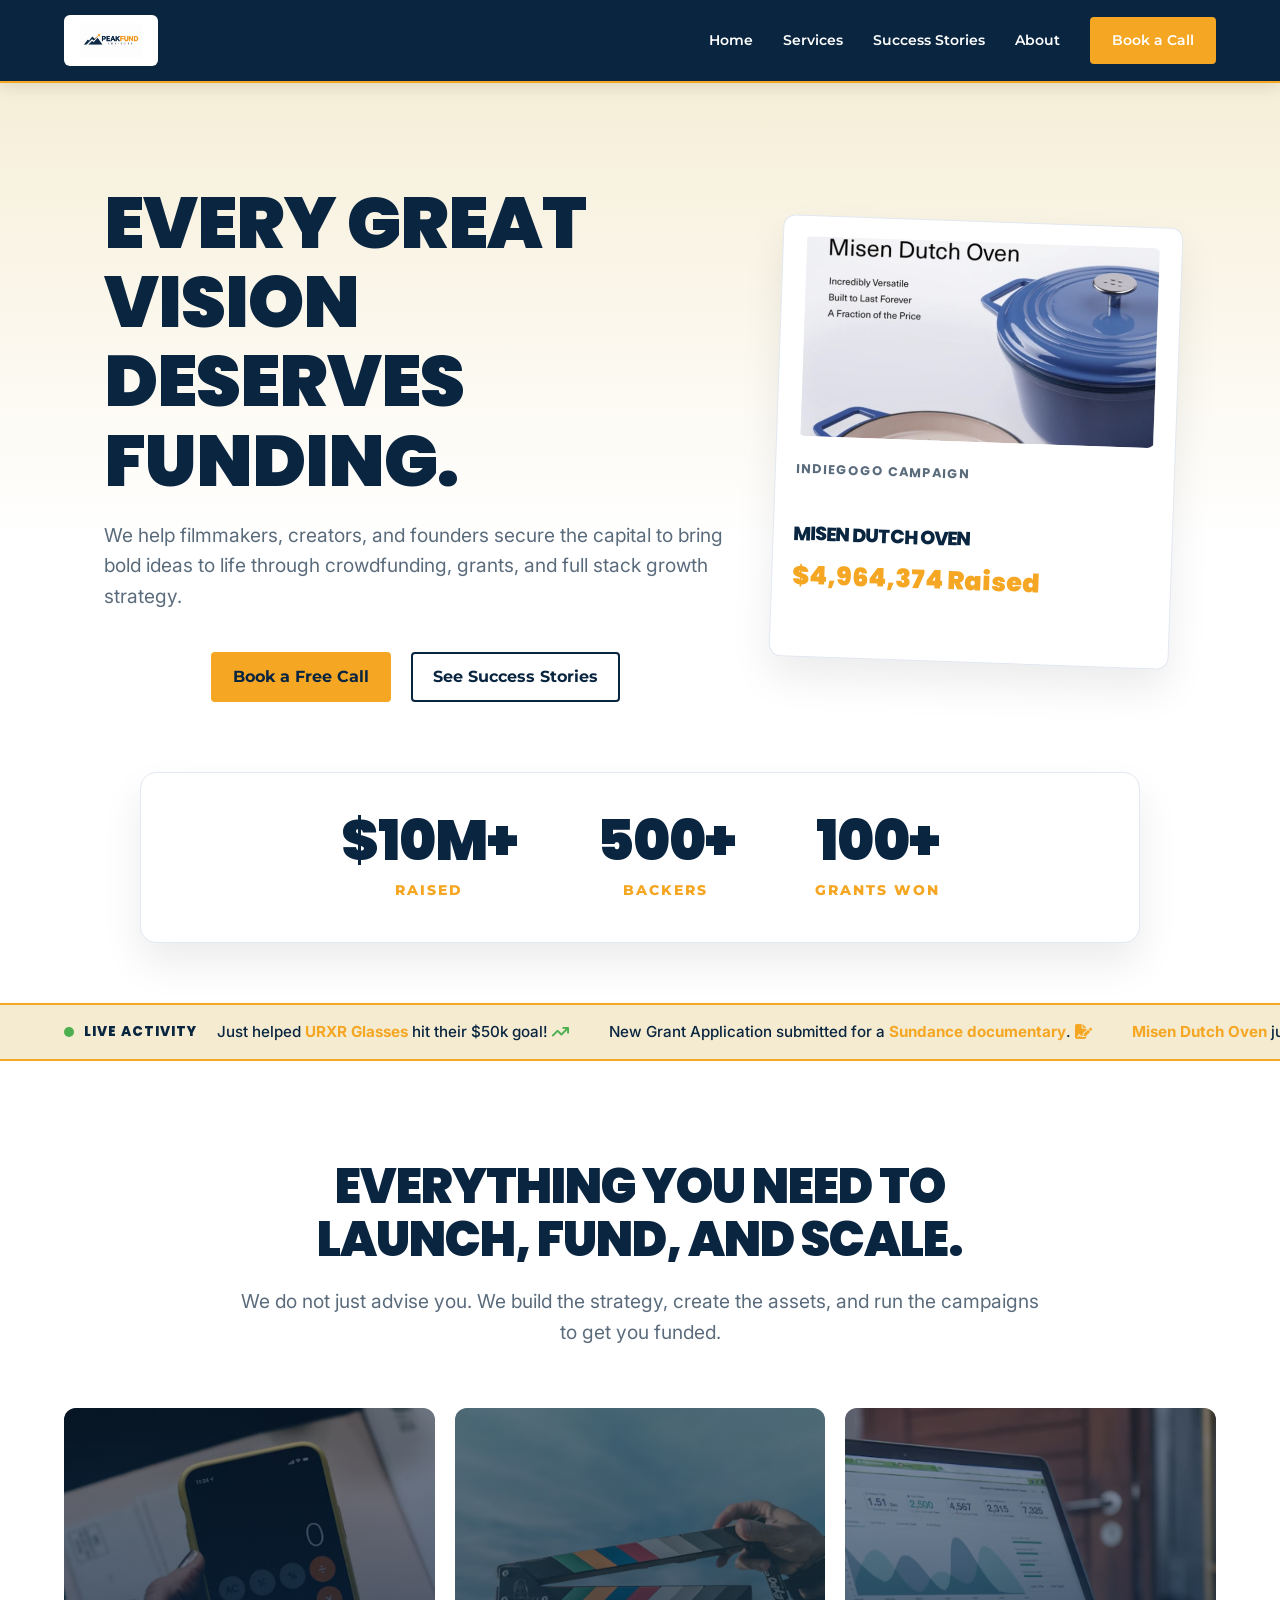
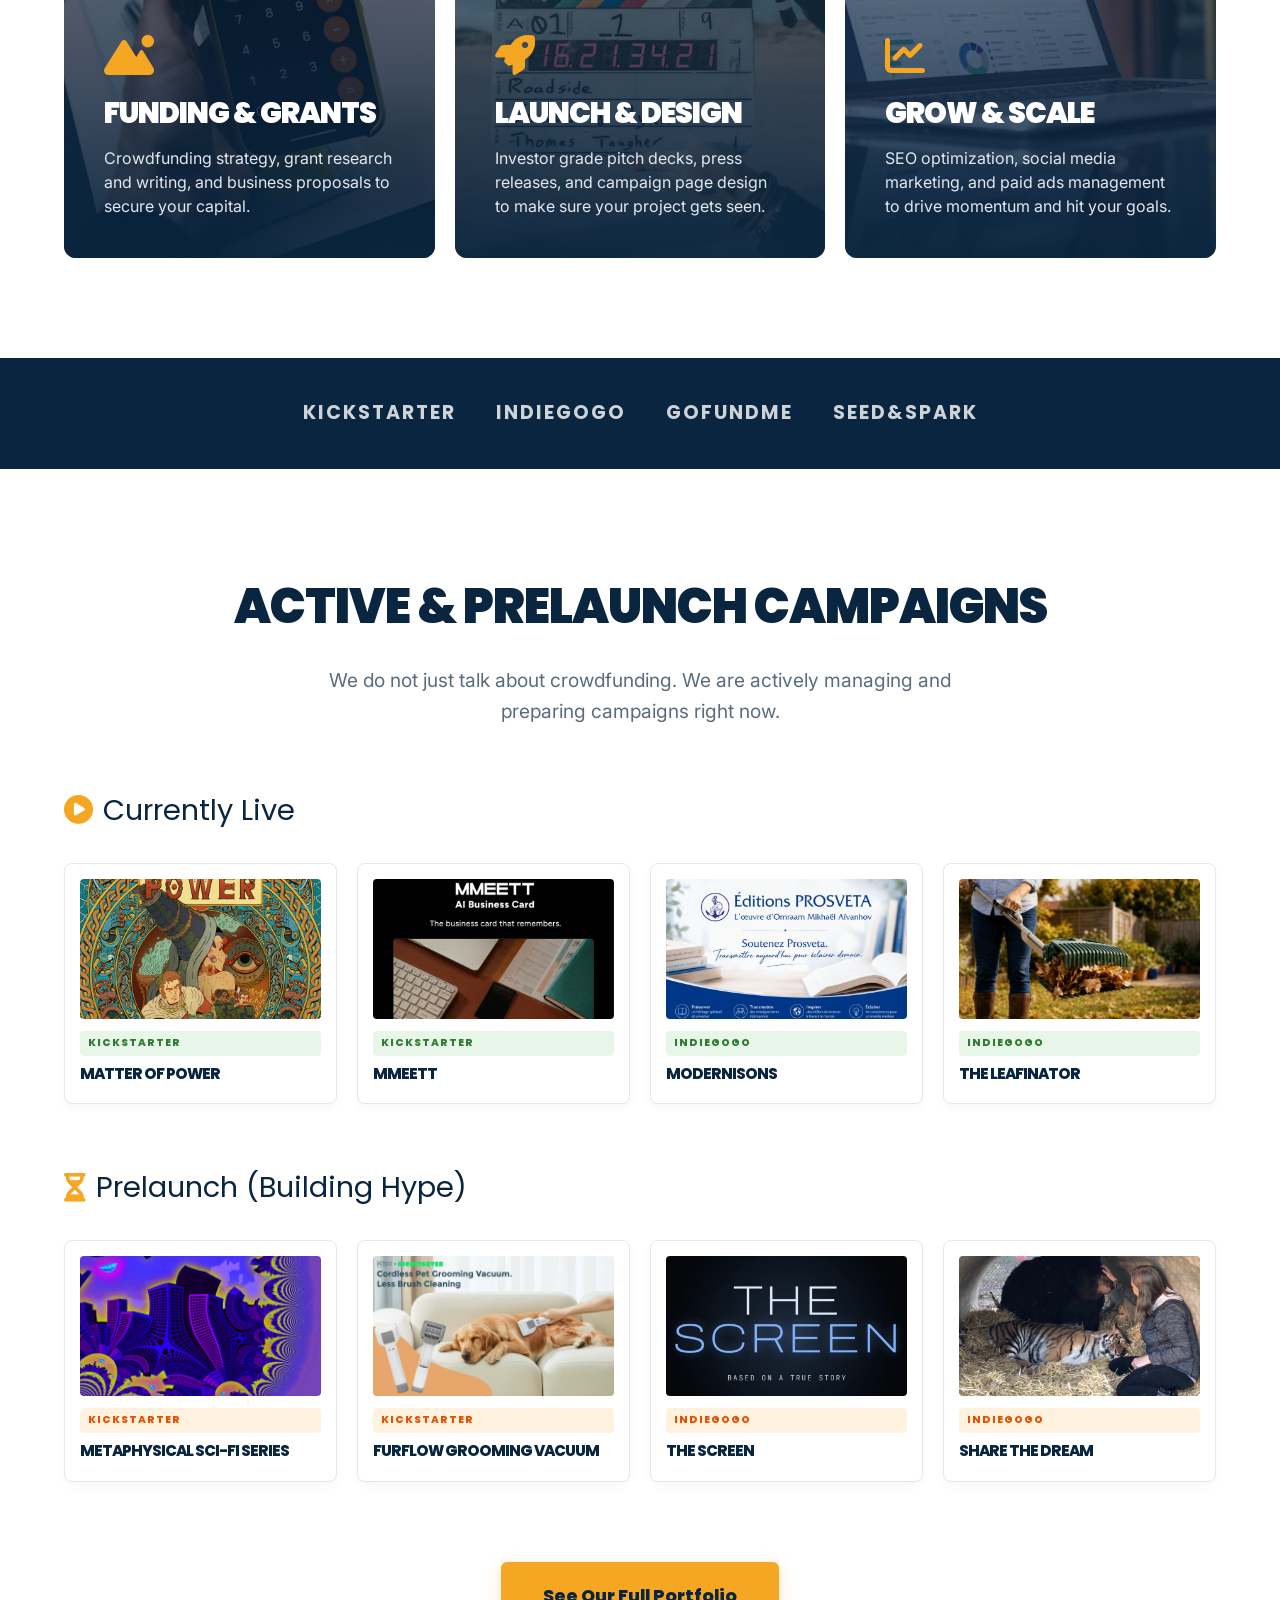
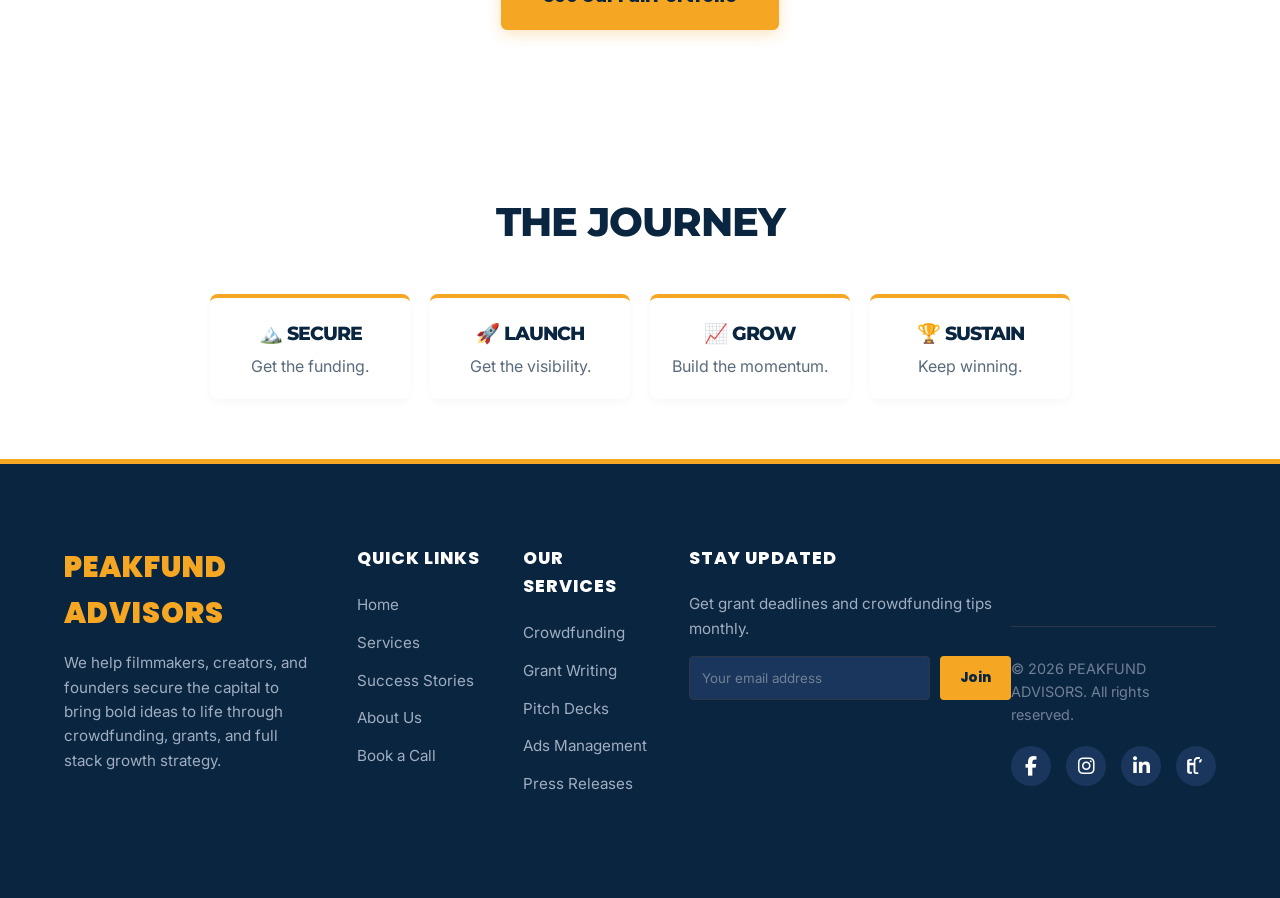
==== commit 99a08a63: "Update index.html" ====
--- a/index.html
+++ b/index.html
@@ -86,14 +86,14 @@
         .btn-portfolio:hover { transform: translateY(-3px); background: var(--navy); color: var(--white); border-color: var(--navy); }
 
         /* DETAILED FOOTER */
-        footer { background: var(--navy); color: var(--white); padding: 80px 5% 30px 5%; border-top: 5px solid var(--gold); }
+        footer { background: var(--navy); color: var(--white); padding: 80px 5% 30px 5%; border-top: 5px solid var(--gold); width: 100%; }
         .footer-grid { display: grid; grid-template-columns: 2fr 1fr 1fr 1.5fr; gap: 40px; max-width: 1200px; margin: 0 auto 60px auto; }
         
         .footer-brand h3 { font-family: 'Poppins', sans-serif; font-weight: 900; font-size: 1.8rem; color: var(--gold); margin-bottom: 15px; text-transform: uppercase; letter-spacing: 1px;}
         .footer-brand p { color: #A0AEC0; font-size: 0.95rem; line-height: 1.6; margin-bottom: 20px; }
         
         .footer-links h4, .footer-newsletter h4 { font-family: 'Poppins', sans-serif; font-weight: 800; font-size: 1.1rem; margin-bottom: 20px; color: var(--white); text-transform: uppercase; letter-spacing: 1px;}
-        .footer-links ul { list-style: none; }
+        .footer-links ul { list-style: none; padding: 0; margin: 0;}
         .footer-links li { margin-bottom: 12px; }
         .footer-links a { color: #A0AEC0; text-decoration: none; font-size: 0.95rem; transition: color 0.3s; }
         .footer-links a:hover { color: var(--gold); padding-left: 5px; }
@@ -112,9 +112,9 @@
         .social-icons a { color: var(--white); font-size: 1.2rem; background: #1A365D; width: 40px; height: 40px; display: flex; align-items: center; justify-content: center; border-radius: 50%; text-decoration: none; transition: all 0.3s; }
         .social-icons a:hover { background: var(--gold); color: var(--navy); transform: translateY(-3px); }
         
-        /* Custom SVG Icon sizing */
-        .social-icons img { width: 18px; height: 18px; filter: brightness(0) invert(1); transition: filter 0.3s; }
-        .social-icons a:hover img { filter: brightness(0) invert(0); }
+        /* INLINE SVG FIVERR ICON FIX */
+        .social-icons svg { width: 18px; height: 18px; fill: var(--white); transition: fill 0.3s; }
+        .social-icons a:hover svg { fill: var(--navy); }
 
         @media (max-width: 900px) {
             .hero { flex-direction: column; text-align: center; }
@@ -359,9 +359,11 @@
                 <a href="https://www.facebook.com/share/1DsnXw8TES/" target="_blank" aria-label="Facebook"><i class="fab fa-facebook-f"></i></a>
                 <a href="#" target="_blank" aria-label="Instagram"><i class="fab fa-instagram"></i></a>
                 <a href="#" target="_blank" aria-label="LinkedIn"><i class="fab fa-linkedin-in"></i></a>
-                <!-- Updated Fiverr Icon to use the uploaded image -->
+                <!-- Inline SVG for Fiverr -->
                 <a href="#" target="_blank" aria-label="Fiverr">
-                    <img src="images/fiverr.svg" alt="Fiverr">
+                    <svg viewBox="0 0 24 24" xmlns="http://www.w3.org/2000/svg">
+                        <path d="M22.6 2.6h-3.4c-1.6 0-2.9 1.3-2.9 2.9v2.1h-5.1v-2c0-1.7 1.3-3 3-3h3V0h-3c-2.8 0-5.1 2.3-5.1 5.1v2.5H3.4V5.1h3V2.6h-3C1.5 2.6.2 3.9.2 5.5v13.9c0 1.6 1.3 2.9 2.9 2.9h3.5v-2.5h-3v-8.7h5.1v8.7c0 1.6 1.3 2.9 2.9 2.9h3.4v-2.5h-3.4c-.2 0-.4-.2-.4-.4V7.6h5.5c1.6 0 2.9-1.3 2.9-2.9V2.6z"/>
+                    </svg>
                 </a>
             </div>
         </div>
@@ -390,14 +392,4 @@
         const cardImg = document.getElementById("card-img");
         const cardPlatform = document.getElementById("card-platform");
         const cardTitle = document.getElementById("card-title");
-        const cardAmount = document.getElementById("card-amount");
-
-        function changeCard() {
-            document.getElementById("dynamic-card").style.opacity = 0;
-            setTimeout(() => {
-                currentIndex = (currentIndex + 1) % campaigns.length;
-                cardImg.src = campaigns[currentIndex].img;
-                cardPlatform.textContent = campaigns[currentIndex].platform;
-                cardTitle.textContent = campaigns[currentIndex].title;
-                cardAmount.textContent = campaigns[currentIndex].amount;
-               
+        const cardAmount = document.getElementById("card-amount
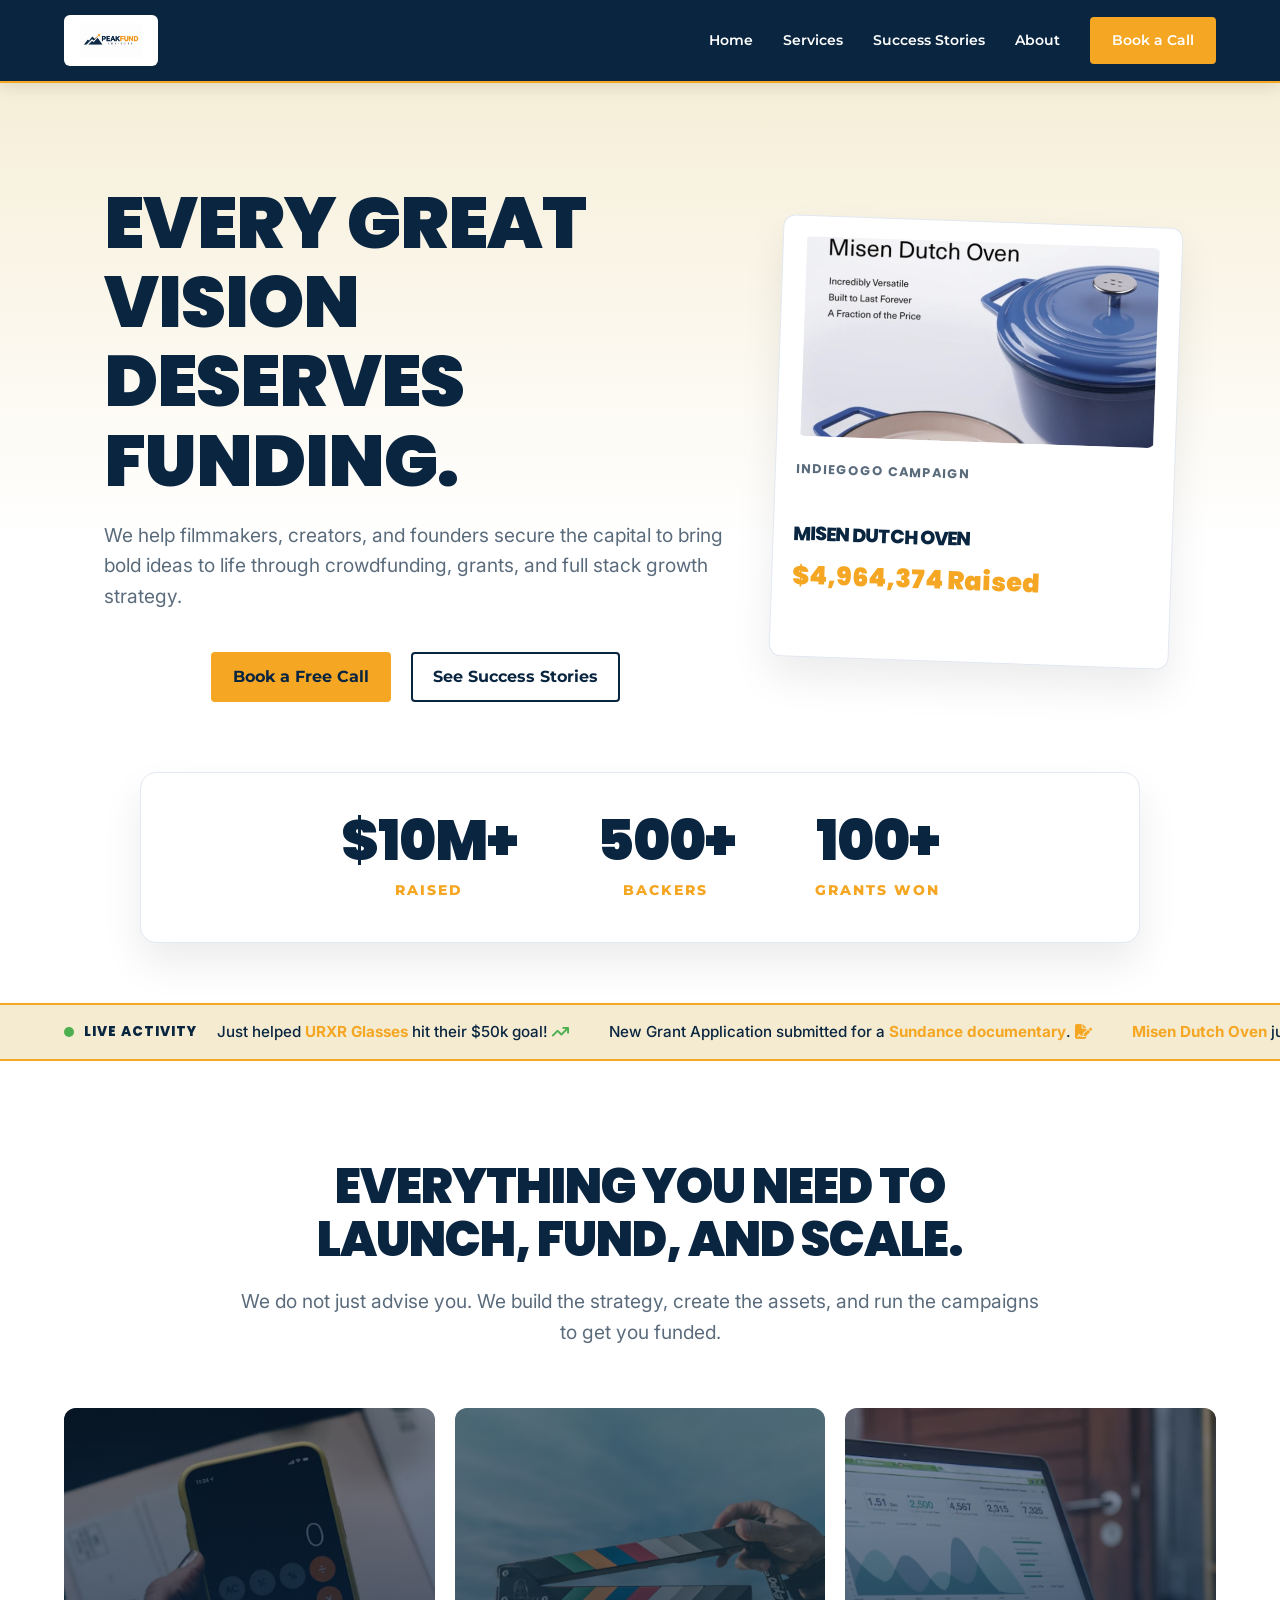
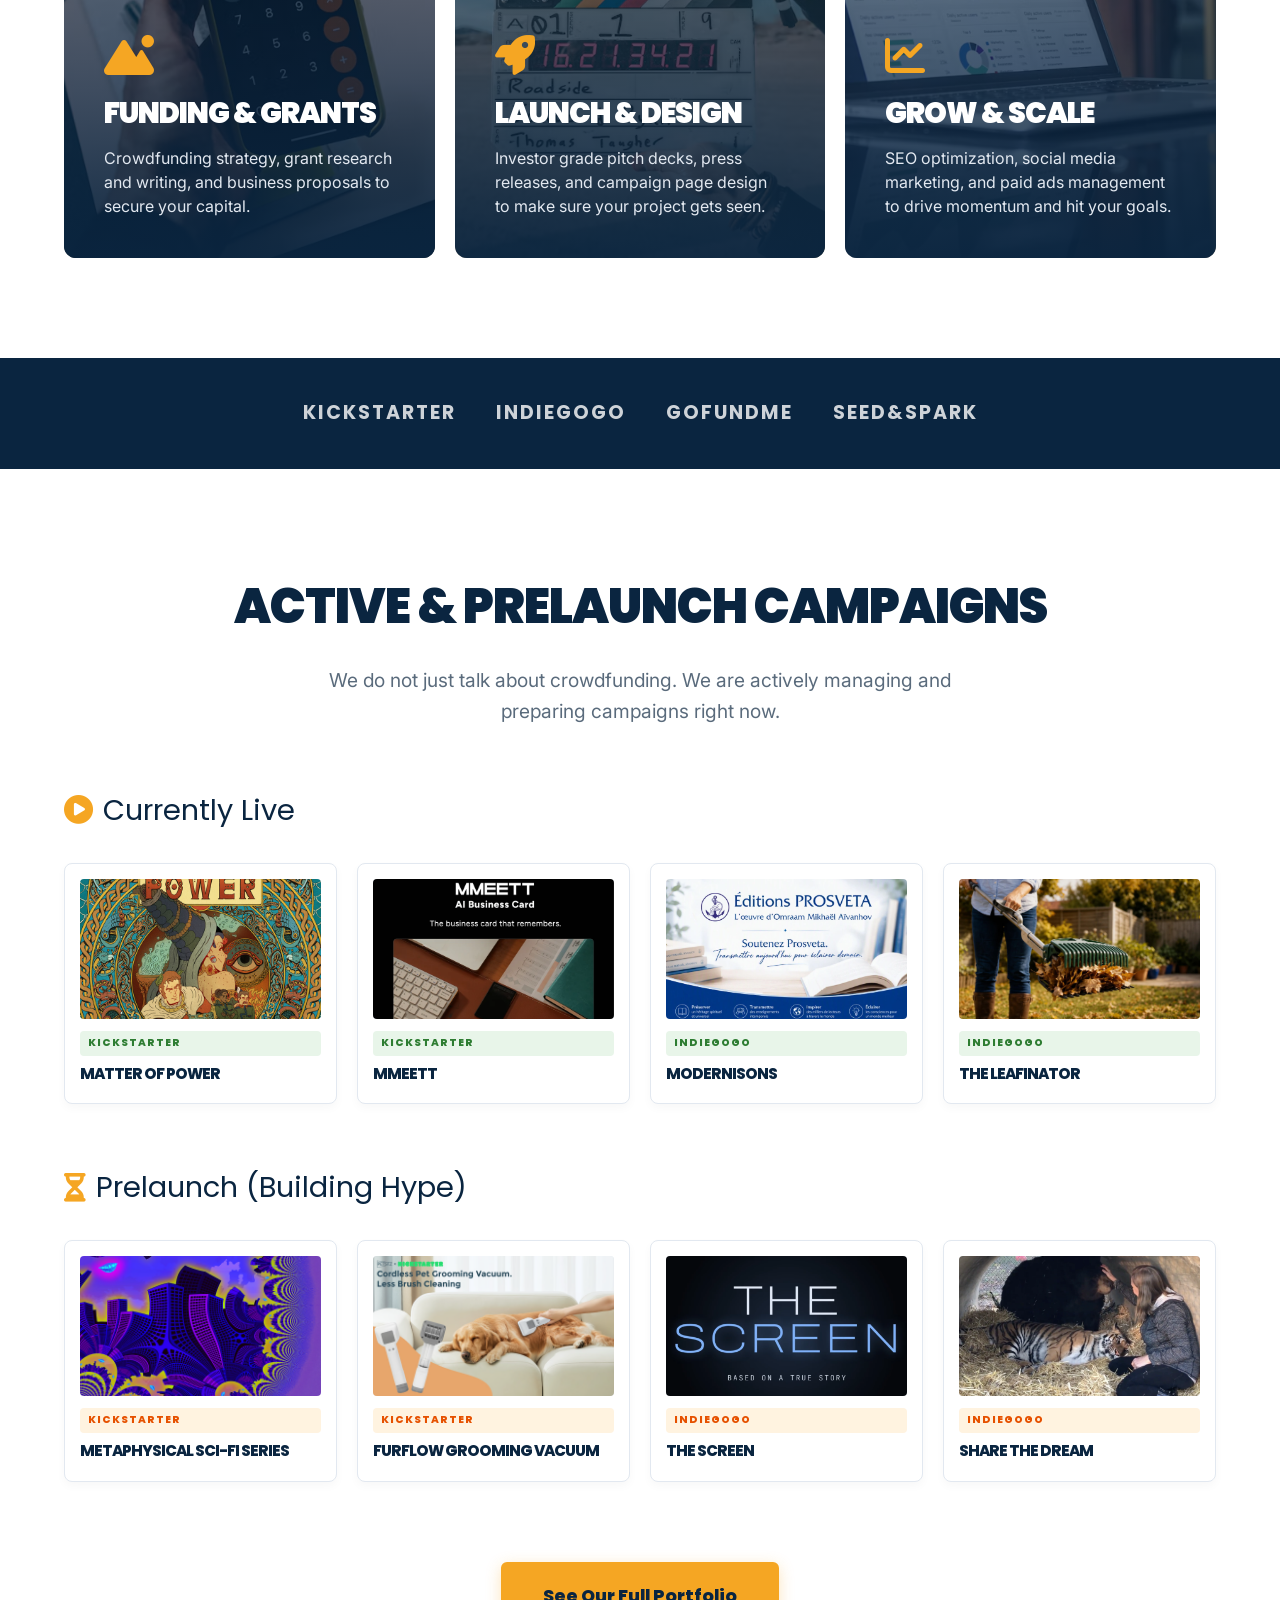
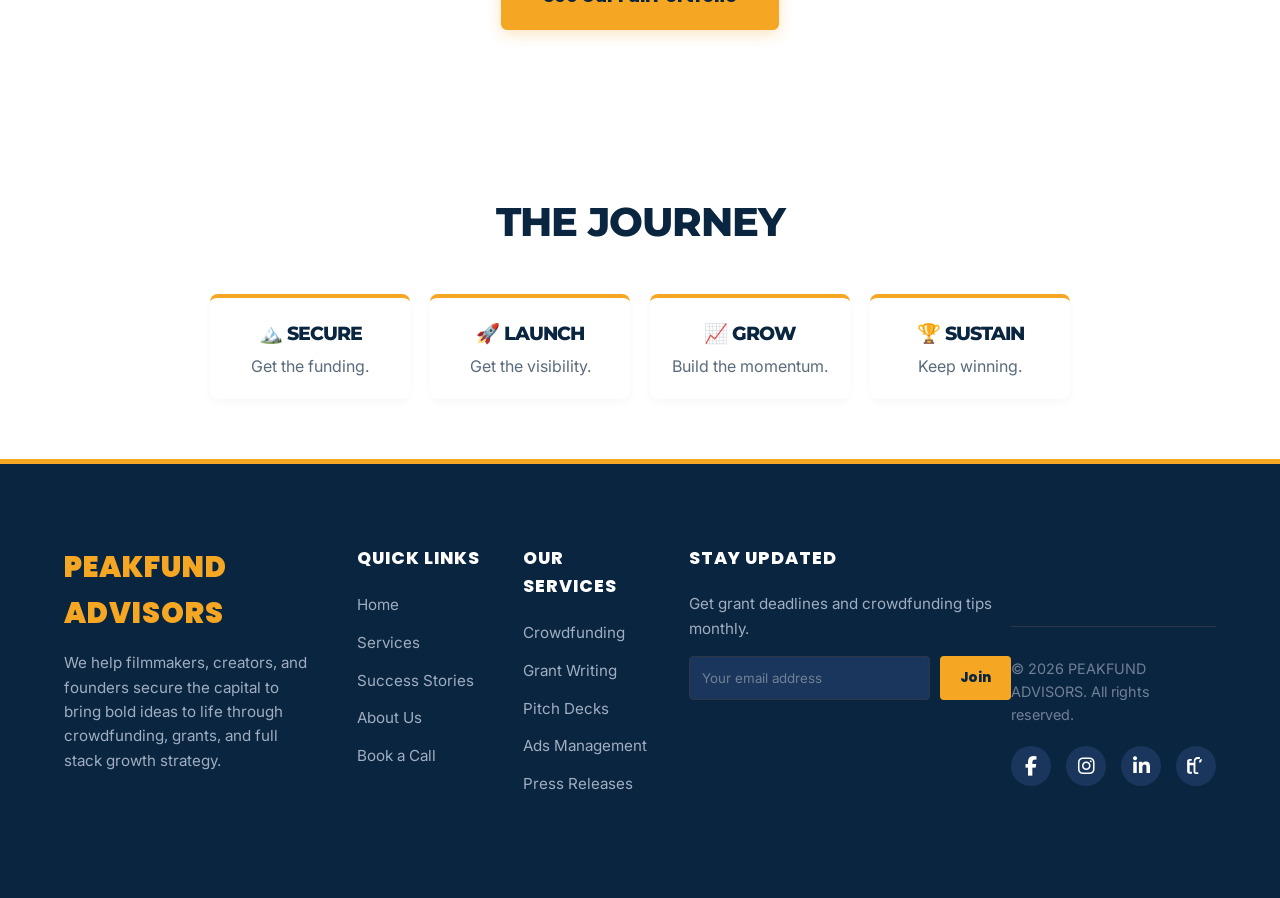
==== commit 3e0b1de2: "Update index.html" ====
--- a/index.html
+++ b/index.html
@@ -112,7 +112,6 @@
         .social-icons a { color: var(--white); font-size: 1.2rem; background: #1A365D; width: 40px; height: 40px; display: flex; align-items: center; justify-content: center; border-radius: 50%; text-decoration: none; transition: all 0.3s; }
         .social-icons a:hover { background: var(--gold); color: var(--navy); transform: translateY(-3px); }
         
-        /* INLINE SVG FIVERR ICON FIX */
         .social-icons svg { width: 18px; height: 18px; fill: var(--white); transition: fill 0.3s; }
         .social-icons a:hover svg { fill: var(--navy); }
 
@@ -359,7 +358,6 @@
                 <a href="https://www.facebook.com/share/1DsnXw8TES/" target="_blank" aria-label="Facebook"><i class="fab fa-facebook-f"></i></a>
                 <a href="#" target="_blank" aria-label="Instagram"><i class="fab fa-instagram"></i></a>
                 <a href="#" target="_blank" aria-label="LinkedIn"><i class="fab fa-linkedin-in"></i></a>
-                <!-- Inline SVG for Fiverr -->
                 <a href="#" target="_blank" aria-label="Fiverr">
                     <svg viewBox="0 0 24 24" xmlns="http://www.w3.org/2000/svg">
                         <path d="M22.6 2.6h-3.4c-1.6 0-2.9 1.3-2.9 2.9v2.1h-5.1v-2c0-1.7 1.3-3 3-3h3V0h-3c-2.8 0-5.1 2.3-5.1 5.1v2.5H3.4V5.1h3V2.6h-3C1.5 2.6.2 3.9.2 5.5v13.9c0 1.6 1.3 2.9 2.9 2.9h3.5v-2.5h-3v-8.7h5.1v8.7c0 1.6 1.3 2.9 2.9 2.9h3.4v-2.5h-3.4c-.2 0-.4-.2-.4-.4V7.6h5.5c1.6 0 2.9-1.3 2.9-2.9V2.6z"/>
@@ -392,4 +390,10 @@
         const cardImg = document.getElementById("card-img");
         const cardPlatform = document.getElementById("card-platform");
         const cardTitle = document.getElementById("card-title");
-        const cardAmount = document.getElementById("card-amount
+        const cardAmount = document.getElementById("card-amount");
+
+        function changeCard() {
+            document.getElementById("dynamic-card").style.opacity = 0;
+            setTimeout(() => {
+                currentIndex = (currentIndex + 1) % campaigns.length;
+                card
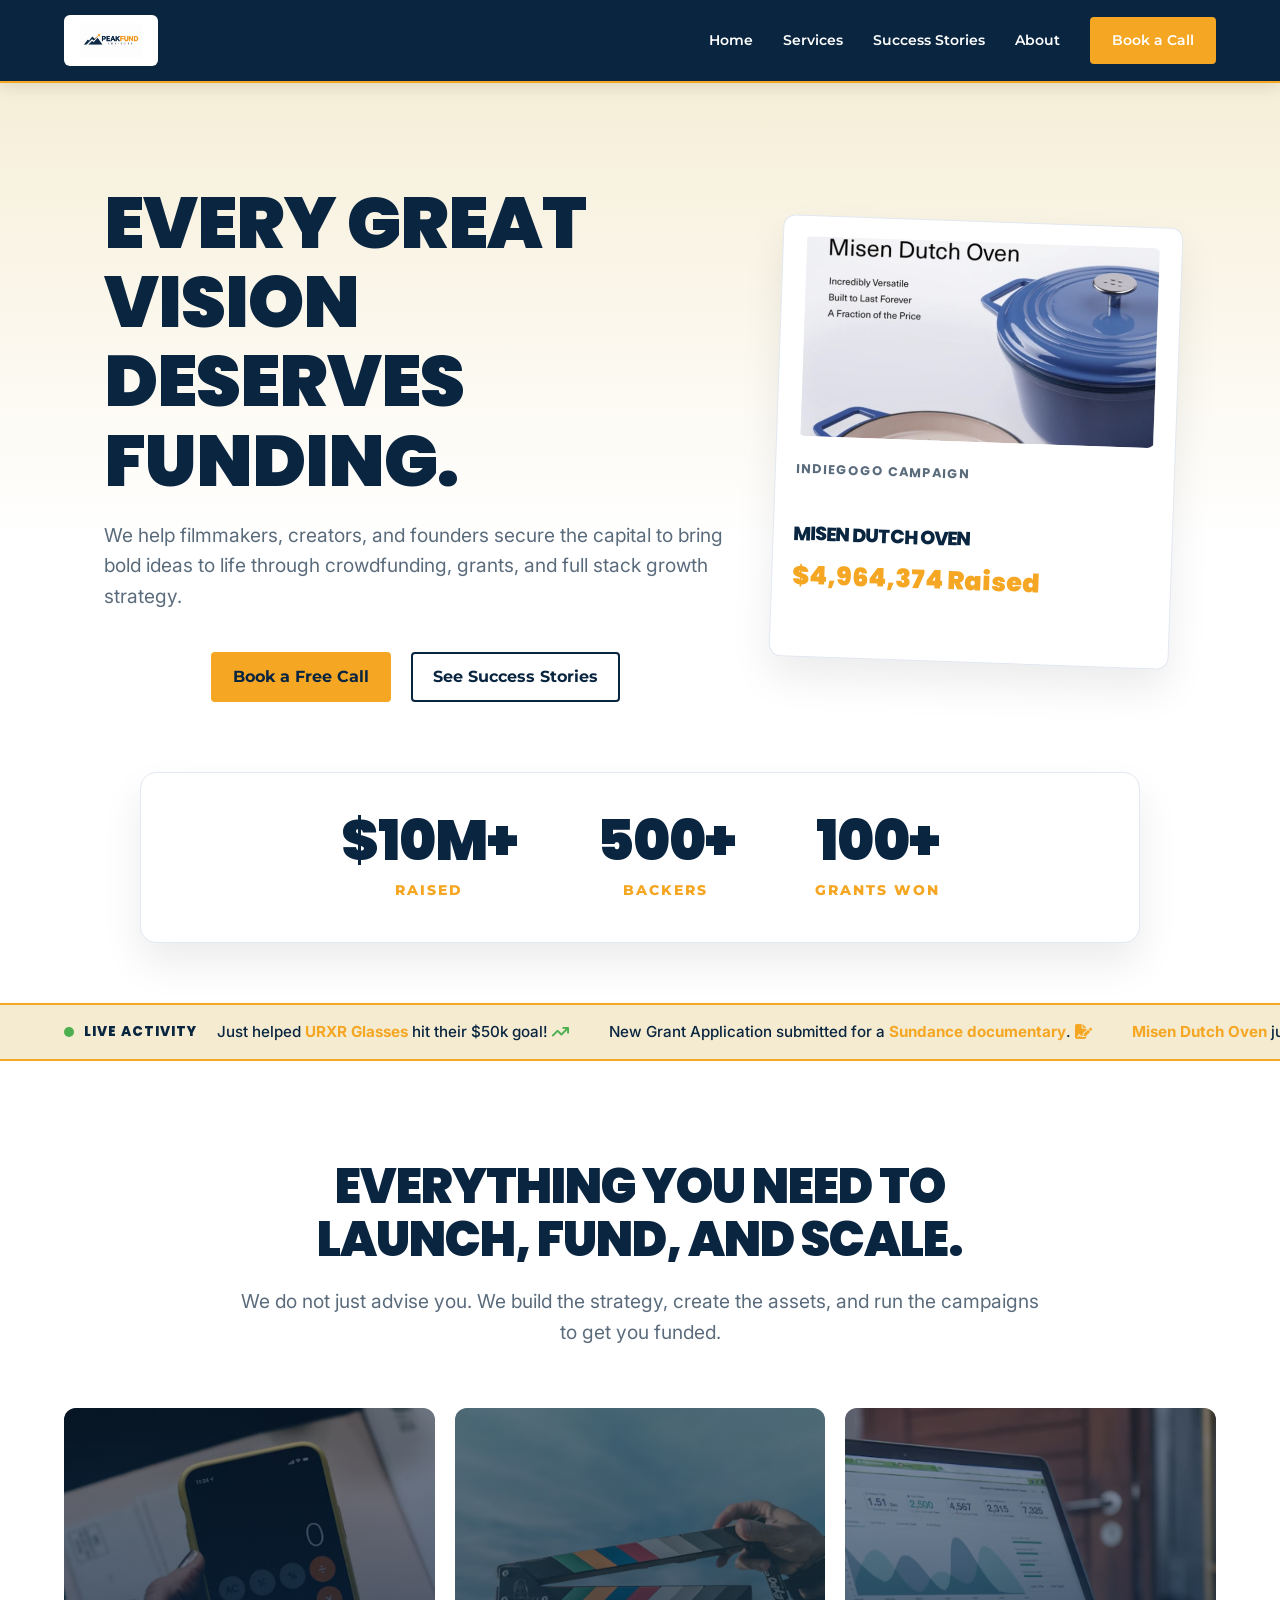
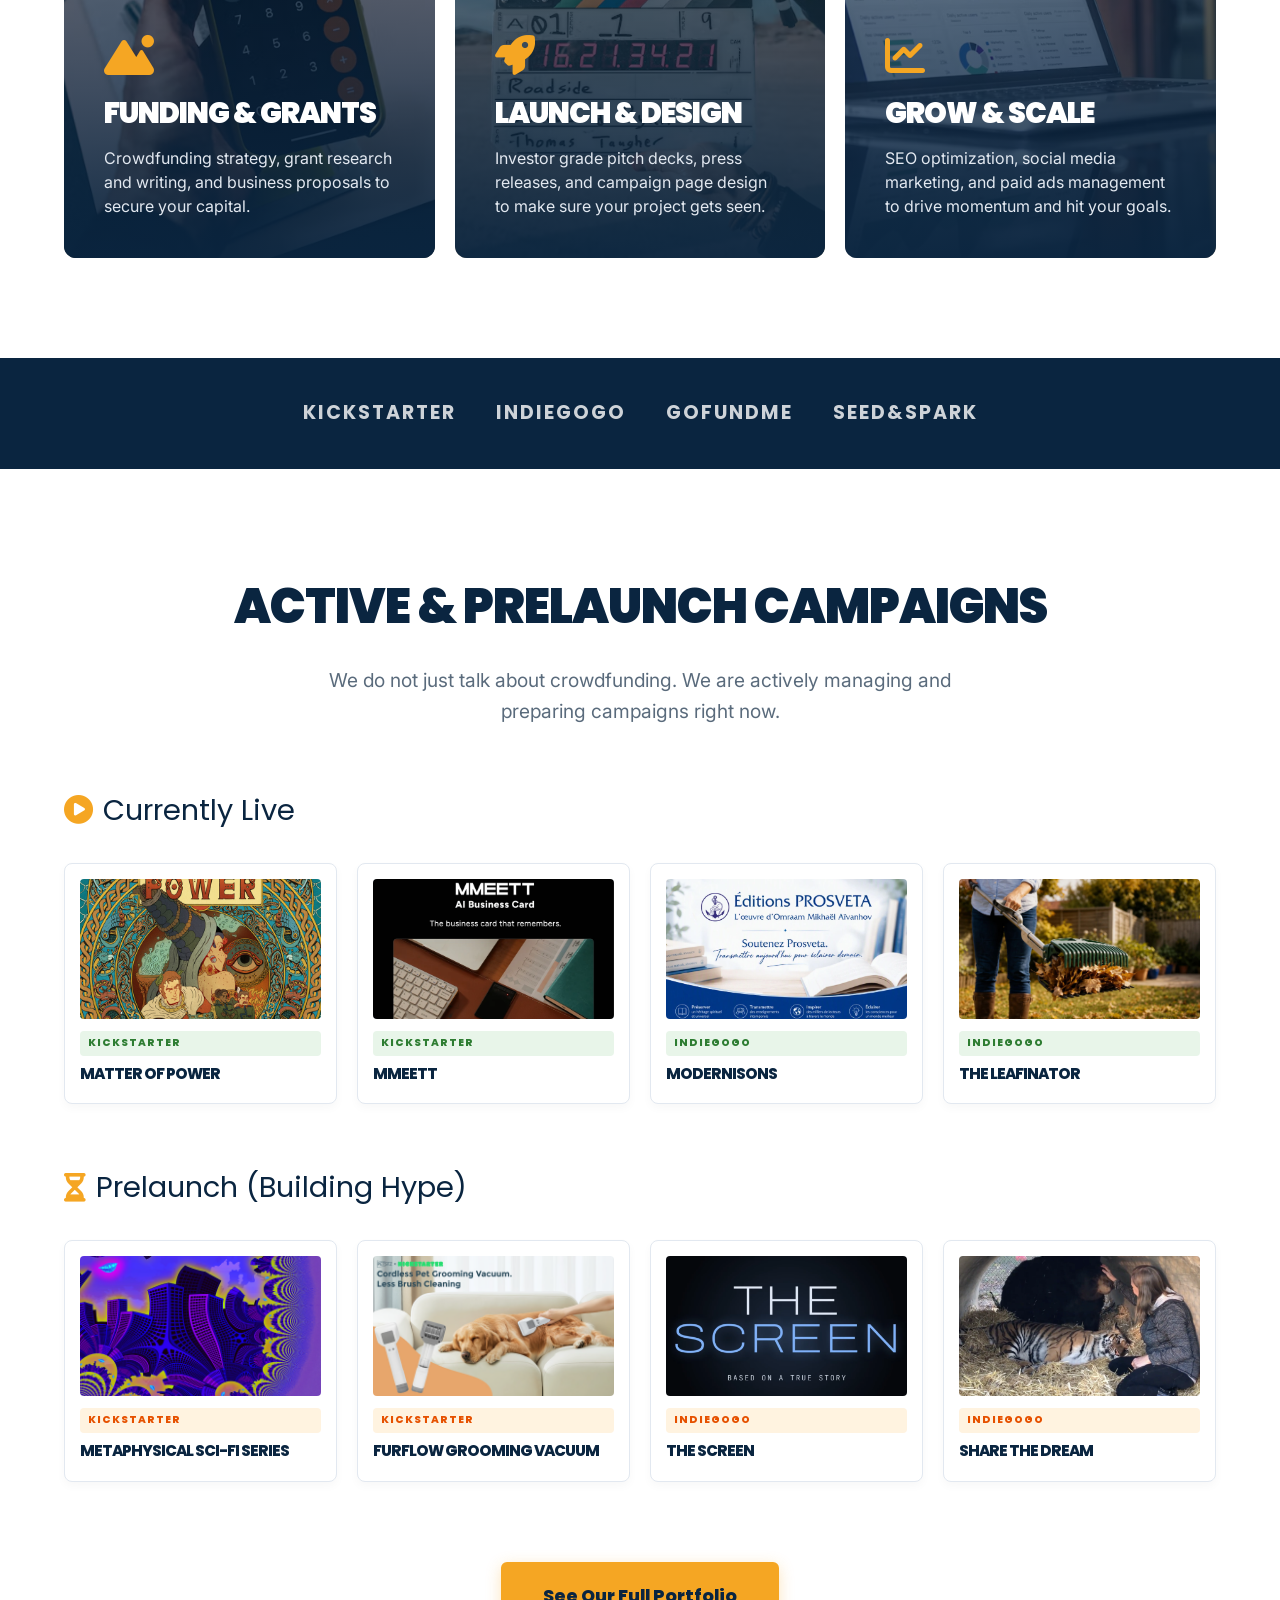
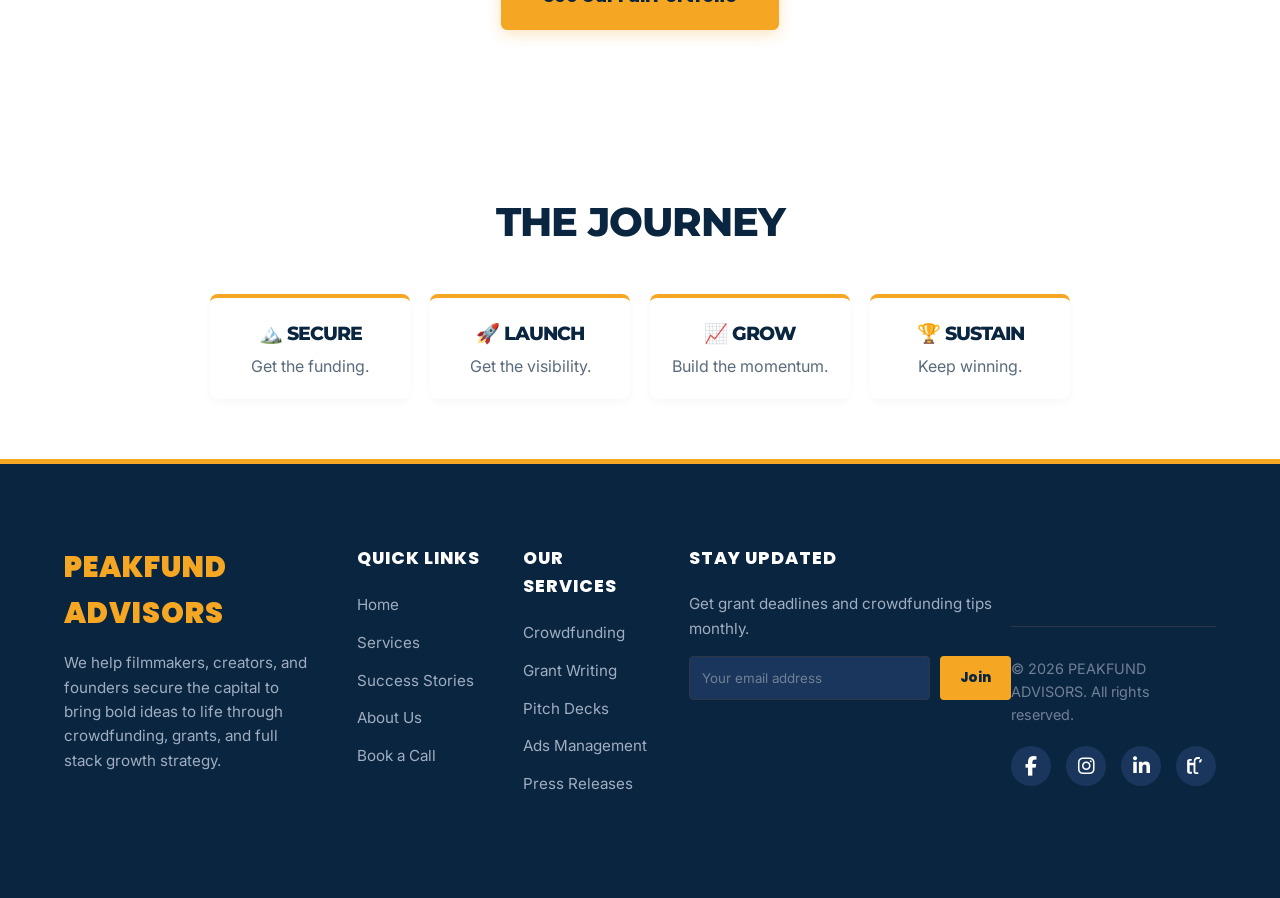
==== commit d0676906: "Update index.html" ====
--- a/index.html
+++ b/index.html
@@ -4,6 +4,10 @@
     <meta charset="UTF-8">
     <meta name="viewport" content="width=device-width, initial-scale=1.0">
     <title>PEAKFUND ADVISORS | From Vision to Funding</title>
+    
+    <!-- FAVICON -->
+    <link rel="icon" type="image/png" href="images/favicon.png">
+    
     <link href="https://fonts.googleapis.com/css2?family=Poppins:wght@700;800;900&family=Inter:wght@400;500;600&family=Montserrat:wght@700;800;900&display=swap" rel="stylesheet">
     <link rel="stylesheet" href="https://cdnjs.cloudflare.com/ajax/libs/font-awesome/6.5.1/css/all.min.css">
     <link rel="stylesheet" href="css/style.css">
@@ -373,27 +377,4 @@
             { img: "images/urxr.jpg", platform: "Kickstarter Campaign", title: "URXR Spatial Glasses", amount: "$1,378,069 Raised" },
             { img: "images/x1.jpg", platform: "Kickstarter Campaign", title: "X1 Lite Laser", amount: "HK$ 10.2M Raised" },
             { img: "images/zendure.jpg", platform: "Indiegogo Campaign", title: "Zendure SuperBase V", amount: "$5,438,805 Raised" },
-            { img: "images/timemore.jpg", platform: "Indiegogo Campaign", title: "Timemore Grinder", amount: "S$6,855,991 Raised" },
-            { img: "images/dc.jpg", platform: "Kickstarter Campaign", title: "DC Green Lantern", amount: "$1,337,480 Raised" },
-            { img: "images/seed-168.jpg", platform: "Seed&Spark Campaign", title: "168 Hours", amount: "Funded" },
-            { img: "images/seed-rez.jpg", platform: "Seed&Spark Campaign", title: "Rez", amount: "Funded" },
-            { img: "images/seed-precious.jpg", platform: "Seed&Spark Campaign", title: "Precious Time", amount: "Funded" },
-            { img: "images/gofundme-lila.jpg", platform: "GoFundMe Campaign", title: "For Our Little Lila", amount: "Funded" },
-            { img: "images/gofundme-arthur.jpg", platform: "GoFundMe Campaign", title: "Arthur's Student Film", amount: "Funded" },
-            { img: "images/gofundme-aquaterra.jpg", platform: "GoFundMe Campaign", title: "AquaTerra Charity", amount: "Funded" },
-            { img: "images/film-cascarita.jpg", platform: "NEA Grant", title: "Cascarita", amount: "$30,000 Grant" },
-            { img: "images/film-matrescence.jpg", platform: "Sundance Grant", title: "Matrescence", amount: "Doc Fund Grant" },
-            { img: "images/film-ancestors.jpg", platform: "Sundance Grant", title: "Ancestors", amount: "Doc Fund Grant" }
-        ];
-
-        let currentIndex = 0;
-        const cardImg = document.getElementById("card-img");
-        const cardPlatform = document.getElementById("card-platform");
-        const cardTitle = document.getElementById("card-title");
-        const cardAmount = document.getElementById("card-amount");
-
-        function changeCard() {
-            document.getElementById("dynamic-card").style.opacity = 0;
-            setTimeout(() => {
-                currentIndex = (currentIndex + 1) % campaigns.length;
-                card
+            { img: "images/timemore.jpg
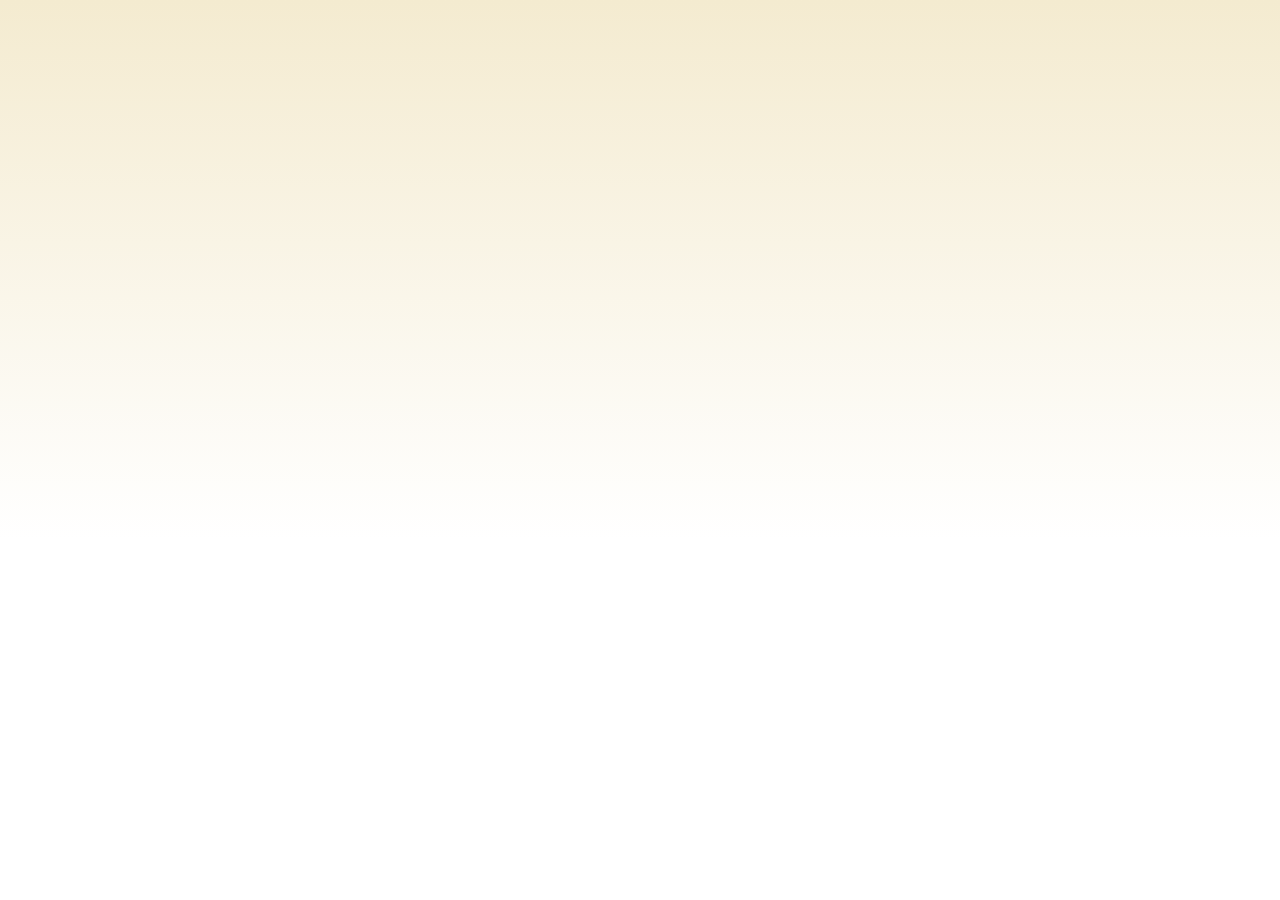
==== commit 8033a920: "Update index.html" ====
--- a/index.html
+++ b/index.html
@@ -71,310 +71,4 @@
         .campaigns-section h2 { font-family: 'Poppins', sans-serif; font-weight: 900; font-size: 3rem; margin-bottom: 20px; color: var(--navy); }
         .campaigns-section p.subtitle { color: var(--text-muted); font-size: 1.2rem; margin-bottom: 60px; max-width: 700px; margin-left: auto; margin-right: auto; }
 
-        .campaign-group-title { font-family: 'Poppins', sans-serif; font-size: 1.8rem; color: var(--navy); margin-bottom: 30px; text-align: left; max-width: 1200px; margin-left: auto; margin-right: auto; display: flex; align-items: center; gap: 10px;}
-        .campaign-group-title i { color: var(--gold); }
-
-        .campaign-grid { display: grid; grid-template-columns: repeat(4, 1fr); gap: 20px; max-width: 1200px; margin: 0 auto 60px auto; }
-        
-        .campaign-card { background: var(--white); padding: 15px; border-radius: 8px; text-decoration: none; color: var(--navy); transition: transform 0.3s, box-shadow 0.3s; border: 1px solid #E2E8F0; display: flex; flex-direction: column; box-shadow: 0 4px 10px rgba(0,0,0,0.03); text-align: left; }
-        .campaign-card:hover { transform: translateY(-5px); box-shadow: 0 15px 30px rgba(0,0,0,0.08); border-color: var(--sky-blue); }
-        .campaign-card img { width: 100%; height: 140px; object-fit: cover; border-radius: 4px; margin-bottom: 12px; background: #e2e8f0;}
-        .campaign-card h3 { font-family: 'Poppins', sans-serif; font-weight: 800; font-size: 0.95rem; margin-bottom: 5px; line-height: 1.3;}
-        
-        .badge { display: inline-block; padding: 4px 8px; border-radius: 4px; font-size: 0.65rem; font-weight: 800; font-family: 'Poppins', sans-serif; letter-spacing: 1px; text-transform: uppercase; margin-bottom: 8px; }
-        .badge-live { background: #E8F5E9; color: #2E7D32; }
-        .badge-pre { background: #FFF3E0; color: #E65100; }
-
-        /* BUTTON STYLING */
-        .btn-portfolio { display: inline-block; margin-top: 20px; background: var(--gold); color: var(--navy); padding: 18px 40px; border-radius: 6px; text-decoration: none; font-family: 'Poppins', sans-serif; font-weight: 800; font-size: 1.1rem; transition: transform 0.3s, background 0.3s; box-shadow: 0 4px 15px rgba(245, 166, 35, 0.3); border: 2px solid var(--gold); }
-        .btn-portfolio:hover { transform: translateY(-3px); background: var(--navy); color: var(--white); border-color: var(--navy); }
-
-        /* DETAILED FOOTER */
-        footer { background: var(--navy); color: var(--white); padding: 80px 5% 30px 5%; border-top: 5px solid var(--gold); width: 100%; }
-        .footer-grid { display: grid; grid-template-columns: 2fr 1fr 1fr 1.5fr; gap: 40px; max-width: 1200px; margin: 0 auto 60px auto; }
-        
-        .footer-brand h3 { font-family: 'Poppins', sans-serif; font-weight: 900; font-size: 1.8rem; color: var(--gold); margin-bottom: 15px; text-transform: uppercase; letter-spacing: 1px;}
-        .footer-brand p { color: #A0AEC0; font-size: 0.95rem; line-height: 1.6; margin-bottom: 20px; }
-        
-        .footer-links h4, .footer-newsletter h4 { font-family: 'Poppins', sans-serif; font-weight: 800; font-size: 1.1rem; margin-bottom: 20px; color: var(--white); text-transform: uppercase; letter-spacing: 1px;}
-        .footer-links ul { list-style: none; padding: 0; margin: 0;}
-        .footer-links li { margin-bottom: 12px; }
-        .footer-links a { color: #A0AEC0; text-decoration: none; font-size: 0.95rem; transition: color 0.3s; }
-        .footer-links a:hover { color: var(--gold); padding-left: 5px; }
-        
-        .footer-newsletter p { color: #A0AEC0; font-size: 0.95rem; margin-bottom: 15px; }
-        .newsletter-form { display: flex; gap: 10px; }
-        .newsletter-form input { flex: 1; padding: 12px; border-radius: 4px; border: 1px solid #2D3748; background: #1A365D; color: var(--white); font-family: 'Inter', sans-serif; outline: none; }
-        .newsletter-form input::placeholder { color: #718096; }
-        .newsletter-form button { background: var(--gold); color: var(--navy); border: none; padding: 12px 20px; border-radius: 4px; font-weight: 800; font-family: 'Poppins', sans-serif; cursor: pointer; transition: transform 0.2s; }
-        .newsletter-form button:hover { transform: scale(1.05); }
-
-        .footer-bottom { border-top: 1px solid #2D3748; padding-top: 30px; display: flex; justify-content: space-between; align-items: center; max-width: 1200px; margin: 0 auto; flex-wrap: wrap; gap: 20px;}
-        .footer-bottom p { color: #718096; font-size: 0.9rem; }
-        
-        .social-icons { display: flex; gap: 15px; }
-        .social-icons a { color: var(--white); font-size: 1.2rem; background: #1A365D; width: 40px; height: 40px; display: flex; align-items: center; justify-content: center; border-radius: 50%; text-decoration: none; transition: all 0.3s; }
-        .social-icons a:hover { background: var(--gold); color: var(--navy); transform: translateY(-3px); }
-        
-        .social-icons svg { width: 18px; height: 18px; fill: var(--white); transition: fill 0.3s; }
-        .social-icons a:hover svg { fill: var(--navy); }
-
-        @media (max-width: 900px) {
-            .hero { flex-direction: column; text-align: center; }
-            .hero-content h1 { font-size: 3rem; }
-            .hero-btns { justify-content: center; }
-            .hero-card { display: none; }
-            .stats-wrapper { margin-top: 20px; }
-            .stats-bar { flex-direction: column; gap: 30px; }
-            .bento-grid { grid-template-columns: 1fr; }
-            .platform-strip { flex-direction: column; gap: 15px; }
-            .campaign-grid { grid-template-columns: 1fr 1fr; }
-            .campaign-group-title { font-size: 1.5rem; text-align: center; justify-content: center;}
-            .ticker-label { display: none; }
-            .footer-grid { grid-template-columns: 1fr; text-align: center; }
-            .footer-bottom { flex-direction: column; text-align: center; }
-        }
-        @media (max-width: 600px) {
-            .campaign-grid { grid-template-columns: 1fr; }
-        }
-    </style>
-</head>
-<body>
-
-    <nav>
-        <a href="index.html" class="logo"><img src="images/logo.png" alt="PeakFund Advisors"></a>
-        <div class="nav-links">
-            <a href="index.html">Home</a>
-            <a href="services.html">Services</a>
-            <a href="success-stories.html">Success Stories</a>
-            <a href="about.html">About</a>
-            <a href="contact.html" class="btn">Book a Call</a>
-        </div>
-    </nav>
-
-    <header class="hero">
-        <div class="hero-content">
-            <h1>Every Great Vision <br>Deserves Funding.</h1>
-            <p>We help filmmakers, creators, and founders secure the capital to bring bold ideas to life through crowdfunding, grants, and full stack growth strategy.</p>
-            <div class="hero-btns">
-                <a href="contact.html" class="btn">Book a Free Call</a>
-                <a href="success-stories.html" class="btn-outline">See Success Stories</a>
-            </div>
-        </div>
-        
-        <div class="hero-card" id="dynamic-card">
-            <img id="card-img" src="images/misen.jpg" alt="Campaign Image">
-            <p class="platform" id="card-platform">Indiegogo Campaign</p>
-            <h3 id="card-title">Misen Dutch Oven</h3>
-            <p class="amount" id="card-amount">$4,964,374 Raised</p>
-        </div>
-    </header>
-
-    <!-- STATS BAR (Floating Card) -->
-    <div class="stats-wrapper">
-        <section class="stats-bar">
-            <div class="stat-item">
-                <h3>$10M+</h3>
-                <p>Raised</p>
-            </div>
-            <div class="stat-item">
-                <h3>500+</h3>
-                <p>Backers</p>
-            </div>
-            <div class="stat-item">
-                <h3>100+</h3>
-                <p>Grants Won</p>
-            </div>
-        </section>
-    </div>
-
-    <!-- LIVE ACTIVITY TICKER -->
-    <div class="live-ticker">
-        <div class="ticker-label">
-            <div class="pulse-dot"></div>
-            LIVE ACTIVITY
-        </div>
-        <div class="ticker-content">
-            <span>Just helped <strong>URXR Glasses</strong> hit their $50k goal! <i class="fa-solid fa-arrow-trend-up" style="color: #4CAF50;"></i></span>
-            <span>New Grant Application submitted for a <strong>Sundance documentary</strong>. <i class="fa-solid fa-file-signature" style="color: var(--gold);"></i></span>
-            <span><strong>Misen Dutch Oven</strong> just crossed 42,000 backers. <i class="fa-solid fa-users" style="color: var(--sky-blue);"></i></span>
-            <span>Launching a new campaign for an <strong>Indie Film Project</strong> in 3 days. <i class="fa-solid fa-rocket" style="color: var(--gold);"></i></span>
-            <!-- Duplicated for seamless scrolling -->
-            <span>Just helped <strong>URXR Glasses</strong> hit their $50k goal! <i class="fa-solid fa-arrow-trend-up" style="color: #4CAF50;"></i></span>
-            <span>New Grant Application submitted for a <strong>Sundance documentary</strong>. <i class="fa-solid fa-file-signature" style="color: var(--gold);"></i></span>
-            <span><strong>Misen Dutch Oven</strong> just crossed 42,000 backers. <i class="fa-solid fa-users" style="color: var(--sky-blue);"></i></span>
-            <span>Launching a new campaign for an <strong>Indie Film Project</strong> in 3 days. <i class="fa-solid fa-rocket" style="color: var(--gold);"></i></span>
-        </div>
-    </div>
-
-    <!-- BENTO BOX SERVICES -->
-    <section class="services-bento">
-        <div class="services-header">
-            <h2>Everything you need to launch, fund, and scale.</h2>
-            <p>We do not just advise you. We build the strategy, create the assets, and run the campaigns to get you funded.</p>
-        </div>
-        <div class="bento-grid">
-            <a href="services.html" class="bento-card">
-                <img src="images/service-fund.jpg" alt="Funding and Grants">
-                <div class="bento-overlay"></div>
-                <div class="bento-content">
-                    <i class="fa-solid fa-mountain-sun icon"></i>
-                    <h3>FUNDING & GRANTS</h3>
-                    <p>Crowdfunding strategy, grant research and writing, and business proposals to secure your capital.</p>
-                </div>
-            </a>
-            <a href="services.html" class="bento-card">
-                <img src="images/service-launch.jpg" alt="Launch and Design">
-                <div class="bento-overlay"></div>
-                <div class="bento-content">
-                    <i class="fa-solid fa-rocket icon"></i>
-                    <h3>LAUNCH & DESIGN</h3>
-                    <p>Investor grade pitch decks, press releases, and campaign page design to make sure your project gets seen.</p>
-                </div>
-            </a>
-            <a href="services.html" class="bento-card">
-                <img src="images/service-grow.jpg" alt="Grow and Scale">
-                <div class="bento-overlay"></div>
-                <div class="bento-content">
-                    <i class="fa-solid fa-chart-line icon"></i>
-                    <h3>GROW & SCALE</h3>
-                    <p>SEO optimization, social media marketing, and paid ads management to drive momentum and hit your goals.</p>
-                </div>
-            </a>
-        </div>
-    </section>
-
-    <div class="platform-strip">
-        <p>KICKSTARTER</p>
-        <p>INDIEGOGO</p>
-        <p>GOFUNDME</p>
-        <p>SEED&SPARK</p>
-    </div>
-
-    <!-- LIVE & PRELAUNCH CAMPAIGNS -->
-    <section class="campaigns-section">
-        <h2>Active & Prelaunch Campaigns</h2>
-        <p class="subtitle">We do not just talk about crowdfunding. We are actively managing and preparing campaigns right now.</p>
-
-        <!-- LIVE CAMPAIGNS -->
-        <div class="campaign-group-title"><i class="fa-solid fa-circle-play"></i> Currently Live</div>
-        <div class="campaign-grid">
-            <a href="https://www.kickstarter.com/projects/matter-of-power/comicbook" target="_blank" class="campaign-card">
-                <img src="images/live-ks-1.jpg" alt="Matter of Power">
-                <span class="badge badge-live">KICKSTARTER</span>
-                <h3>Matter of Power</h3>
-            </a>
-            <a href="https://www.kickstarter.com/projects/mmeett/mmeett" target="_blank" class="campaign-card">
-                <img src="images/live-ks-2.jpg" alt="Mmeett">
-                <span class="badge badge-live">KICKSTARTER</span>
-                <h3>Mmeett</h3>
-            </a>
-            <a href="https://www.indiegogo.com/en/projects/lioubov/modernisons-prosveta-et-preparons-lavenir-ensemble" target="_blank" class="campaign-card">
-                <img src="images/live-ig-1.jpg" alt="Modernisons">
-                <span class="badge badge-live">INDIEGOGO</span>
-                <h3>Modernisons</h3>
-            </a>
-            <a href="https://www.indiegogo.com/en/projects/leafinator/the-leafinator-rake-grab--lift-with-one-ergonomic-tool" target="_blank" class="campaign-card">
-                <img src="images/live-ig-2.jpg" alt="The Leafinator">
-                <span class="badge badge-live">INDIEGOGO</span>
-                <h3>The Leafinator</h3>
-            </a>
-        </div>
-
-        <!-- PRELAUNCH CAMPAIGNS -->
-        <div class="campaign-group-title" style="margin-top: 40px;"><i class="fa-solid fa-hourglass-half"></i> Prelaunch (Building Hype)</div>
-        <div class="campaign-grid">
-            <a href="https://www.kickstarter.com/projects/sean-rickard/a-metaphysical-science-fiction-urban-fantasy-series" target="_blank" class="campaign-card">
-                <img src="images/pre-ks-1.jpg" alt="Metaphysical Science Fiction">
-                <span class="badge badge-pre">KICKSTARTER</span>
-                <h3>Metaphysical Sci-Fi Series</h3>
-            </a>
-            <a href="https://www.kickstarter.com/projects/petstz/furflow-cordless-pet-grooming-vacuum-less-brush-cleaning" target="_blank" class="campaign-card">
-                <img src="images/pre-ks-2.jpg" alt="FurFlow">
-                <span class="badge badge-pre">KICKSTARTER</span>
-                <h3>FurFlow Grooming Vacuum</h3>
-            </a>
-            <a href="https://www.indiegogo.com/en/projects/the-screen/the-screen" target="_blank" class="campaign-card">
-                <img src="images/pre-ig-1.jpg" alt="The Screen">
-                <span class="badge badge-pre">INDIEGOGO</span>
-                <h3>The Screen</h3>
-            </a>
-            <a href="https://www.indiegogo.com/en/projects/jeannetterodriguez-38493851/share-the-dream---the-jama-hedgecoth-story" target="_blank" class="campaign-card">
-                <img src="images/pre-ig-2.jpg" alt="Share the Dream">
-                <span class="badge badge-pre">INDIEGOGO</span>
-                <h3>Share the Dream</h3>
-            </a>
-        </div>
-
-        <a href="success-stories.html" class="btn-portfolio">See Our Full Portfolio</a>
-    </section>
-
-    <section class="journey">
-        <h2>The Journey</h2>
-        <div class="journey-steps">
-            <div class="step"><h3>🏔️ SECURE</h3><p>Get the funding.</p></div>
-            <div class="step"><h3>🚀 LAUNCH</h3><p>Get the visibility.</p></div>
-            <div class="step"><h3>📈 GROW</h3><p>Build the momentum.</p></div>
-            <div class="step"><h3>🏆 SUSTAIN</h3><p>Keep winning.</p></div>
-        </div>
-    </section>
-
-    <!-- DETAILED FOOTER -->
-    <footer>
-        <div class="footer-grid">
-            <div class="footer-brand">
-                <h3>PEAKFUND ADVISORS</h3>
-                <p>We help filmmakers, creators, and founders secure the capital to bring bold ideas to life through crowdfunding, grants, and full stack growth strategy.</p>
-            </div>
-            <div class="footer-links">
-                <h4>Quick Links</h4>
-                <ul>
-                    <li><a href="index.html">Home</a></li>
-                    <li><a href="services.html">Services</a></li>
-                    <li><a href="success-stories.html">Success Stories</a></li>
-                    <li><a href="about.html">About Us</a></li>
-                    <li><a href="contact.html">Book a Call</a></li>
-                </ul>
-            </div>
-            <div class="footer-links">
-                <h4>Our Services</h4>
-                <ul>
-                    <li><a href="services.html">Crowdfunding</a></li>
-                    <li><a href="services.html">Grant Writing</a></li>
-                    <li><a href="services.html">Pitch Decks</a></li>
-                    <li><a href="services.html">Ads Management</a></li>
-                    <li><a href="services.html">Press Releases</a></li>
-                </ul>
-            </div>
-            <div class="footer-newsletter">
-                <h4>Stay Updated</h4>
-                <p>Get grant deadlines and crowdfunding tips monthly.</p>
-                <form class="newsletter-form">
-                    <input type="email" placeholder="Your email address" required>
-                    <button type="submit">Join</button>
-                </form>
-            </div>
-        </div>
-
-        <div class="footer-bottom">
-            <p>&copy; 2026 PEAKFUND ADVISORS. All rights reserved.</p>
-            <div class="social-icons">
-                <a href="https://www.facebook.com/share/1DsnXw8TES/" target="_blank" aria-label="Facebook"><i class="fab fa-facebook-f"></i></a>
-                <a href="#" target="_blank" aria-label="Instagram"><i class="fab fa-instagram"></i></a>
-                <a href="#" target="_blank" aria-label="LinkedIn"><i class="fab fa-linkedin-in"></i></a>
-                <a href="#" target="_blank" aria-label="Fiverr">
-                    <svg viewBox="0 0 24 24" xmlns="http://www.w3.org/2000/svg">
-                        <path d="M22.6 2.6h-3.4c-1.6 0-2.9 1.3-2.9 2.9v2.1h-5.1v-2c0-1.7 1.3-3 3-3h3V0h-3c-2.8 0-5.1 2.3-5.1 5.1v2.5H3.4V5.1h3V2.6h-3C1.5 2.6.2 3.9.2 5.5v13.9c0 1.6 1.3 2.9 2.9 2.9h3.5v-2.5h-3v-8.7h5.1v8.7c0 1.6 1.3 2.9 2.9 2.9h3.4v-2.5h-3.4c-.2 0-.4-.2-.4-.4V7.6h5.5c1.6 0 2.9-1.3 2.9-2.9V2.6z"/>
-                    </svg>
-                </a>
-            </div>
-        </div>
-    </footer>
-
-    <script>
-        const campaigns = [
-            { img: "images/misen.jpg", platform: "Indiegogo Campaign", title: "Misen Dutch Oven", amount: "$4,964,374 Raised" },
-            { img: "images/urxr.jpg", platform: "Kickstarter Campaign", title: "URXR Spatial Glasses", amount: "$1,378,069 Raised" },
-            { img: "images/x1.jpg", platform: "Kickstarter Campaign", title: "X1 Lite Laser", amount: "HK$ 10.2M Raised" },
-            { img: "images/zendure.jpg", platform: "Indiegogo Campaign", title: "Zendure SuperBase V", amount: "$5,438,805 Raised" },
-            { img: "images/timemore.jpg
+        .campaign-group-title { font-family: 'Poppins', sans-serif; font-size: 1.8rem; color: var(--navy); margin-bottom: 30px; text-align: left; max-width: 1200px; margin-left: auto; margin-right
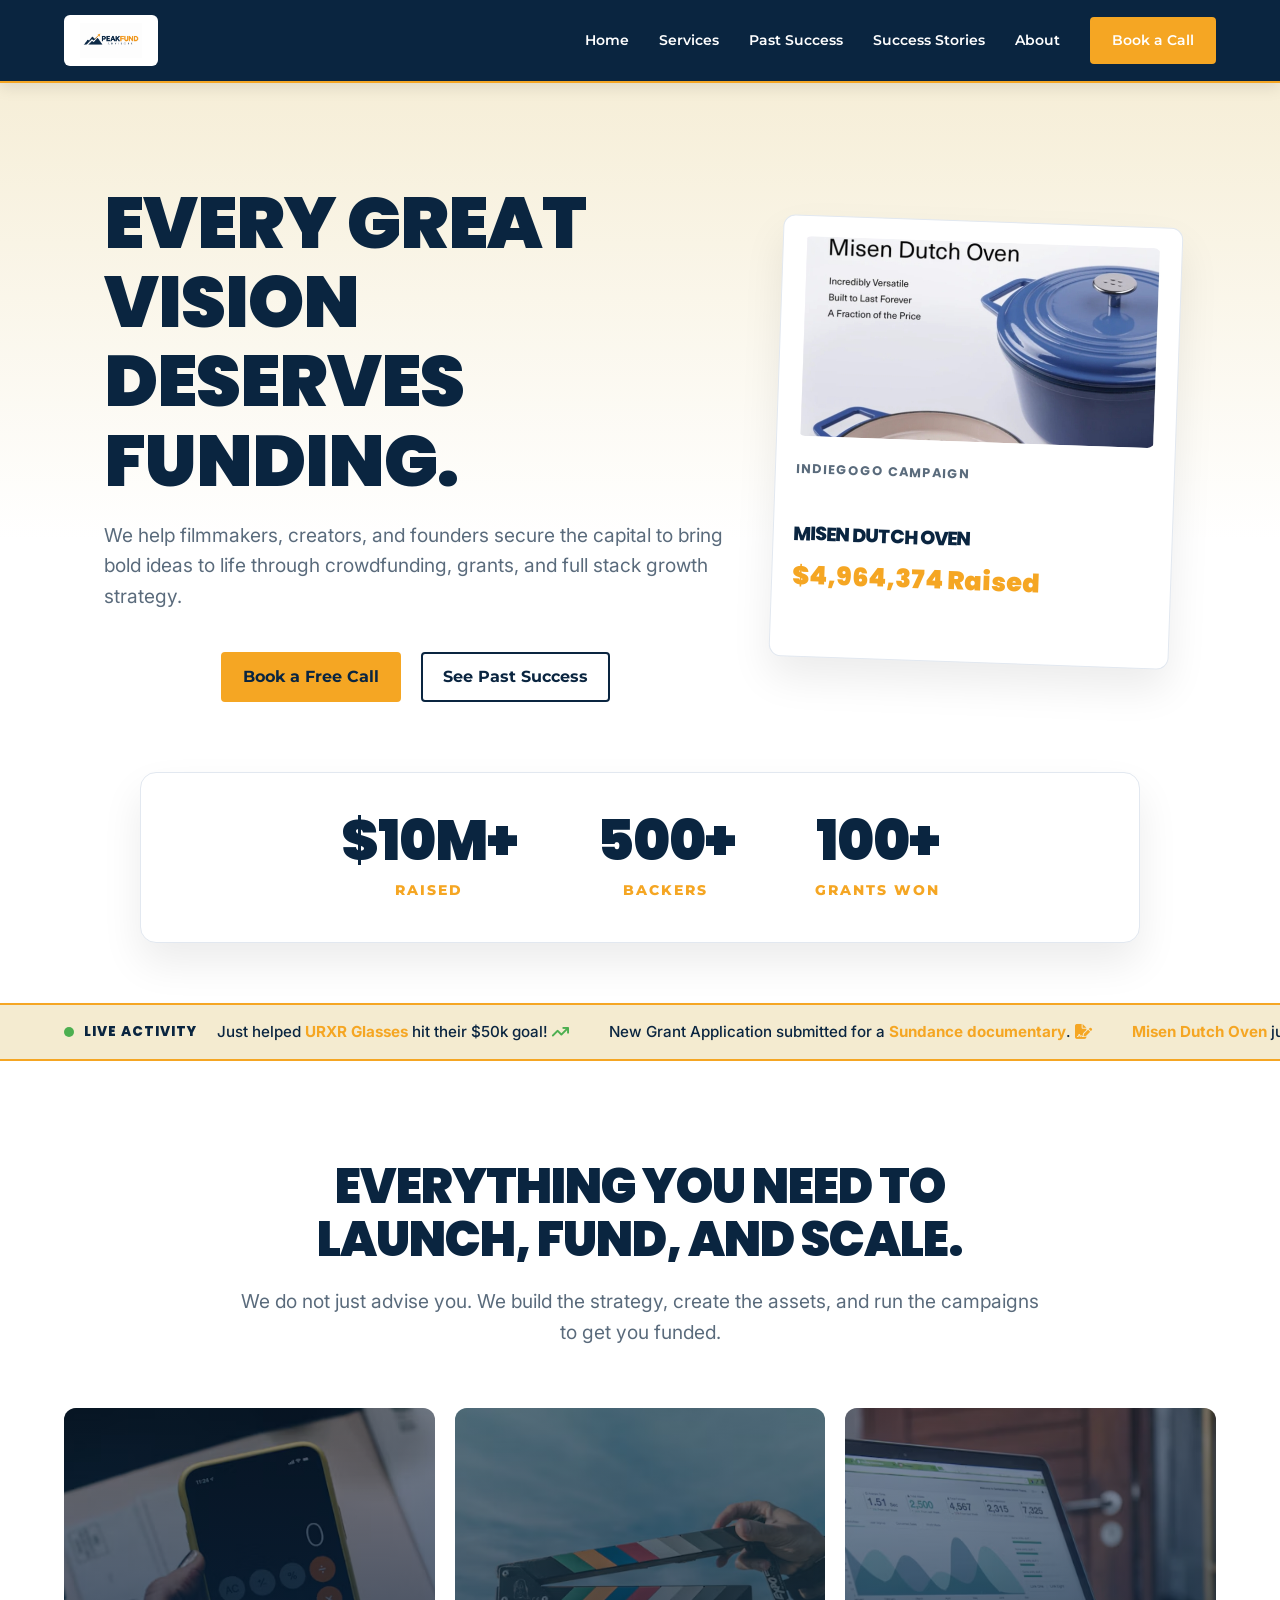
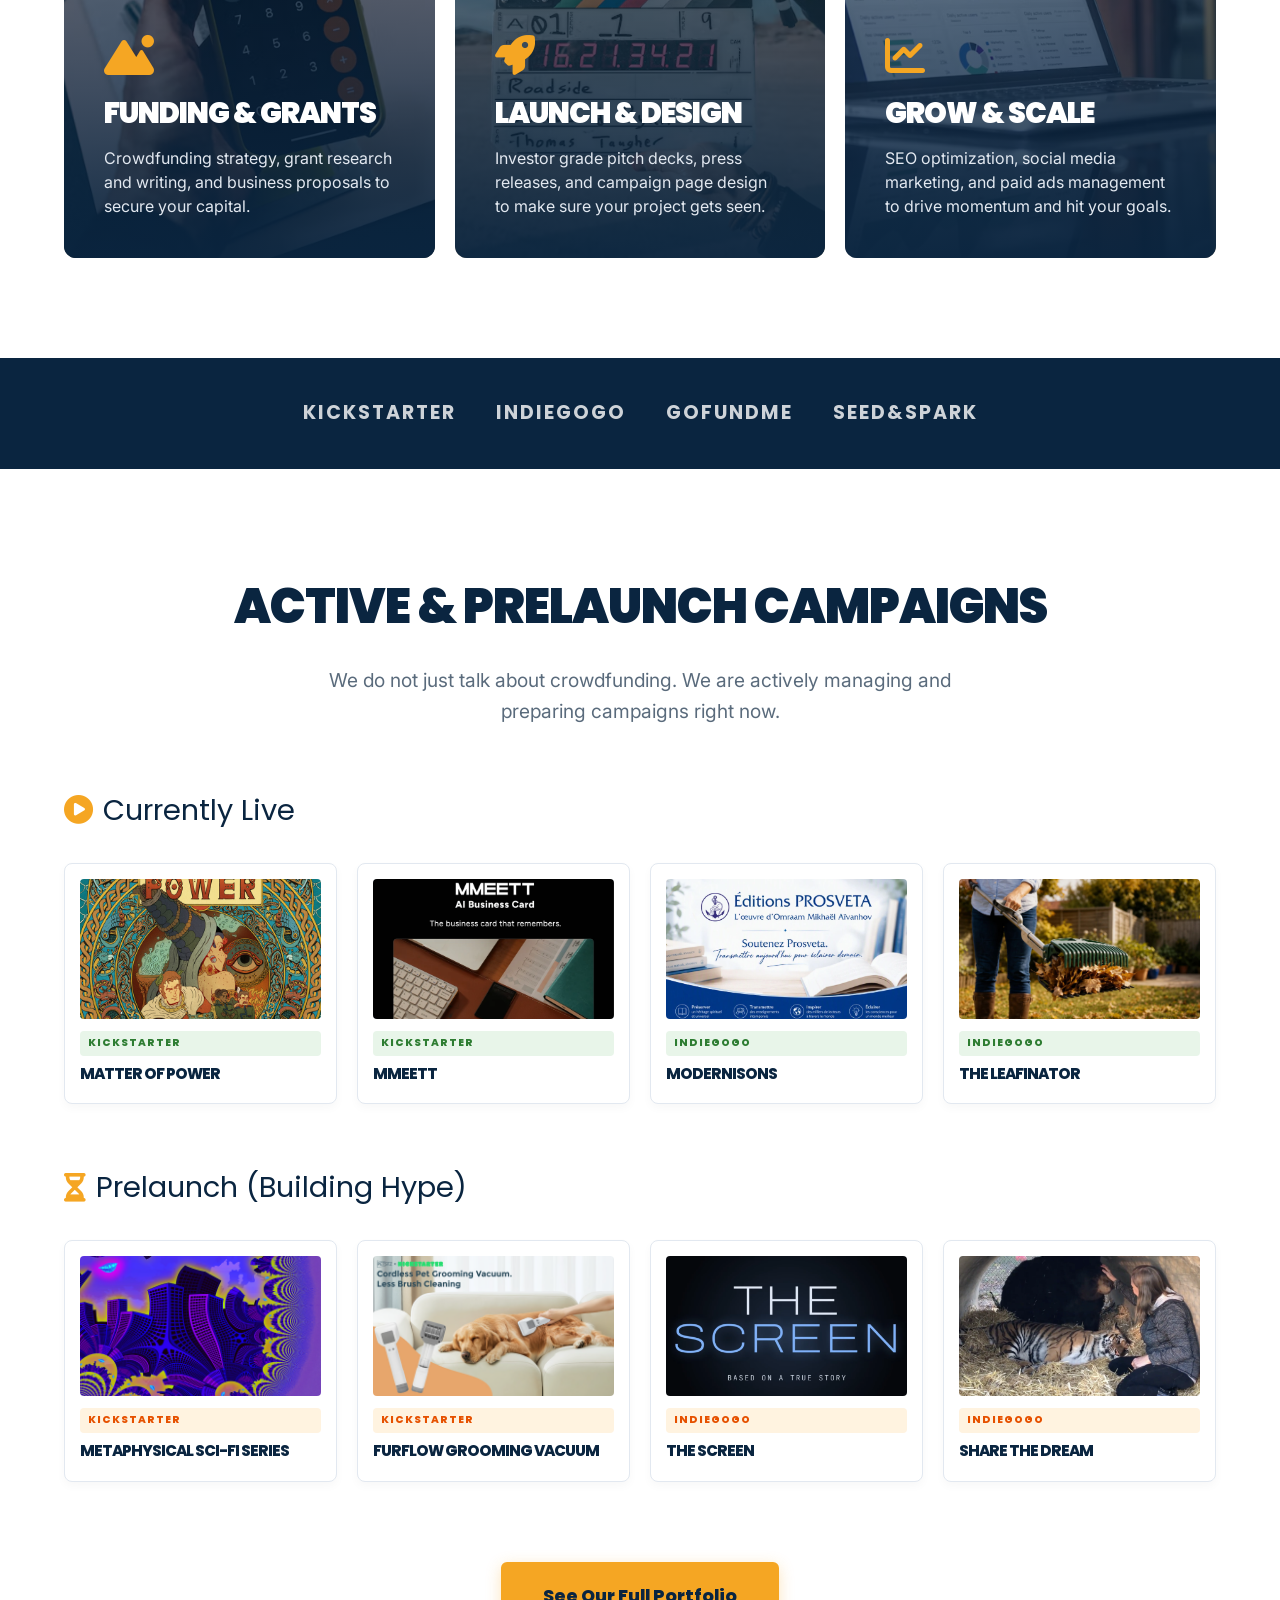
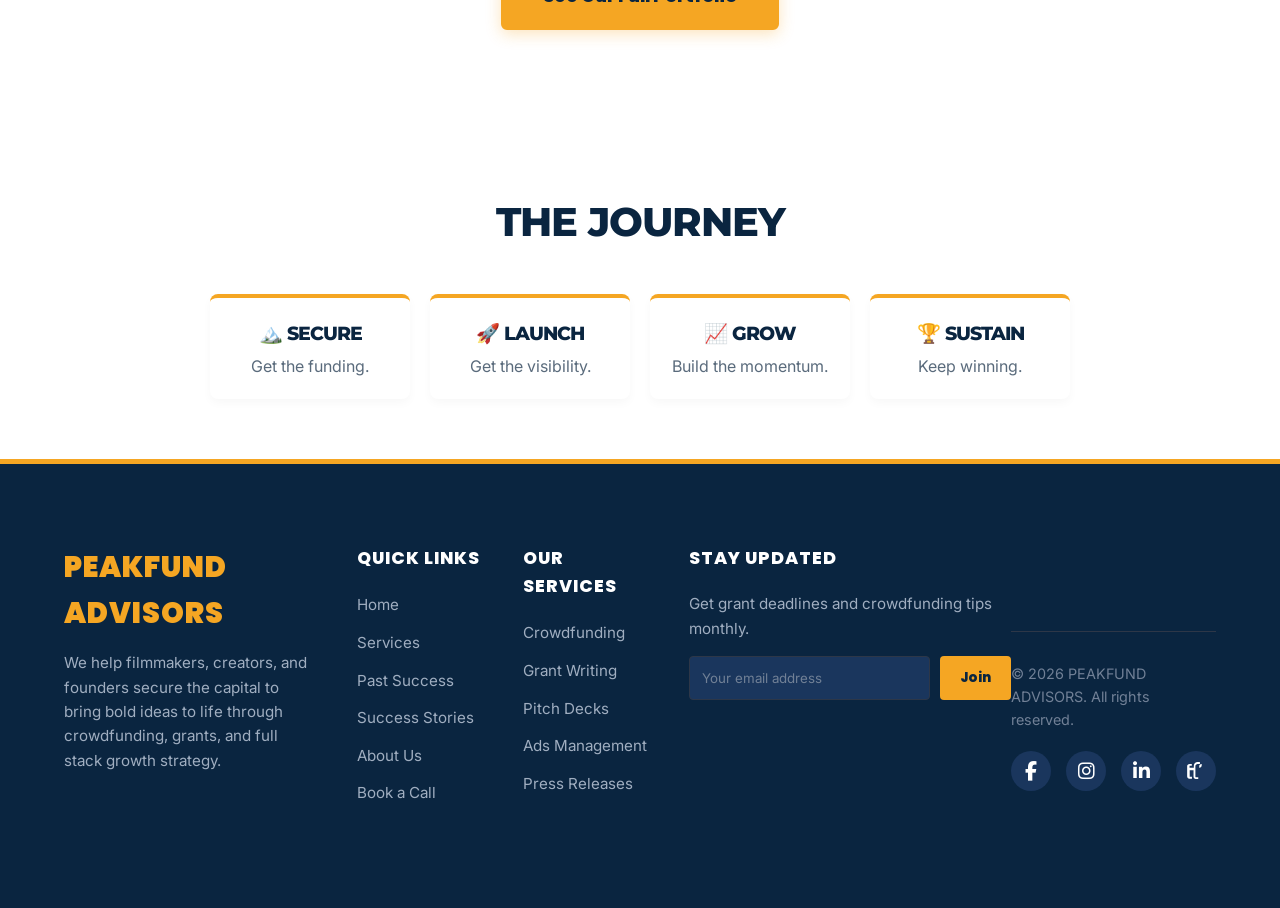
==== commit 22e305d9: "Update index.html" ====
--- a/index.html
+++ b/index.html
@@ -71,4 +71,322 @@
         .campaigns-section h2 { font-family: 'Poppins', sans-serif; font-weight: 900; font-size: 3rem; margin-bottom: 20px; color: var(--navy); }
         .campaigns-section p.subtitle { color: var(--text-muted); font-size: 1.2rem; margin-bottom: 60px; max-width: 700px; margin-left: auto; margin-right: auto; }
 
-        .campaign-group-title { font-family: 'Poppins', sans-serif; font-size: 1.8rem; color: var(--navy); margin-bottom: 30px; text-align: left; max-width: 1200px; margin-left: auto; margin-right
+        .campaign-group-title { font-family: 'Poppins', sans-serif; font-size: 1.8rem; color: var(--navy); margin-bottom: 30px; text-align: left; max-width: 1200px; margin-left: auto; margin-right: auto; display: flex; align-items: center; gap: 10px;}
+        .campaign-group-title i { color: var(--gold); }
+
+        .campaign-grid { display: grid; grid-template-columns: repeat(4, 1fr); gap: 20px; max-width: 1200px; margin: 0 auto 60px auto; }
+        
+        .campaign-card { background: var(--white); padding: 15px; border-radius: 8px; text-decoration: none; color: var(--navy); transition: transform 0.3s, box-shadow 0.3s; border: 1px solid #E2E8F0; display: flex; flex-direction: column; box-shadow: 0 4px 10px rgba(0,0,0,0.03); text-align: left; }
+        .campaign-card:hover { transform: translateY(-5px); box-shadow: 0 15px 30px rgba(0,0,0,0.08); border-color: var(--sky-blue); }
+        .campaign-card img { width: 100%; height: 140px; object-fit: cover; border-radius: 4px; margin-bottom: 12px; background: #e2e8f0;}
+        .campaign-card h3 { font-family: 'Poppins', sans-serif; font-weight: 800; font-size: 0.95rem; margin-bottom: 5px; line-height: 1.3;}
+        
+        .badge { display: inline-block; padding: 4px 8px; border-radius: 4px; font-size: 0.65rem; font-weight: 800; font-family: 'Poppins', sans-serif; letter-spacing: 1px; text-transform: uppercase; margin-bottom: 8px; }
+        .badge-live { background: #E8F5E9; color: #2E7D32; }
+        .badge-pre { background: #FFF3E0; color: #E65100; }
+
+        /* BUTTON STYLING */
+        .btn-portfolio { display: inline-block; margin-top: 20px; background: var(--gold); color: var(--navy); padding: 18px 40px; border-radius: 6px; text-decoration: none; font-family: 'Poppins', sans-serif; font-weight: 800; font-size: 1.1rem; transition: transform 0.3s, background 0.3s; box-shadow: 0 4px 15px rgba(245, 166, 35, 0.3); border: 2px solid var(--gold); }
+        .btn-portfolio:hover { transform: translateY(-3px); background: var(--navy); color: var(--white); border-color: var(--navy); }
+
+        /* DETAILED FOOTER */
+        footer { background: var(--navy); color: var(--white); padding: 80px 5% 30px 5%; border-top: 5px solid var(--gold); width: 100%; }
+        .footer-grid { display: grid; grid-template-columns: 2fr 1fr 1fr 1.5fr; gap: 40px; max-width: 1200px; margin: 0 auto 60px auto; }
+        
+        .footer-brand h3 { font-family: 'Poppins', sans-serif; font-weight: 900; font-size: 1.8rem; color: var(--gold); margin-bottom: 15px; text-transform: uppercase; letter-spacing: 1px;}
+        .footer-brand p { color: #A0AEC0; font-size: 0.95rem; line-height: 1.6; margin-bottom: 20px; }
+        
+        .footer-links h4, .footer-newsletter h4 { font-family: 'Poppins', sans-serif; font-weight: 800; font-size: 1.1rem; margin-bottom: 20px; color: var(--white); text-transform: uppercase; letter-spacing: 1px;}
+        .footer-links ul { list-style: none; padding: 0; margin: 0;}
+        .footer-links li { margin-bottom: 12px; }
+        .footer-links a { color: #A0AEC0; text-decoration: none; font-size: 0.95rem; transition: color 0.3s; }
+        .footer-links a:hover { color: var(--gold); padding-left: 5px; }
+        
+        .footer-newsletter p { color: #A0AEC0; font-size: 0.95rem; margin-bottom: 15px; }
+        .newsletter-form { display: flex; gap: 10px; }
+        .newsletter-form input { flex: 1; padding: 12px; border-radius: 4px; border: 1px solid #2D3748; background: #1A365D; color: var(--white); font-family: 'Inter', sans-serif; outline: none; }
+        .newsletter-form input::placeholder { color: #718096; }
+        .newsletter-form button { background: var(--gold); color: var(--navy); border: none; padding: 12px 20px; border-radius: 4px; font-weight: 800; font-family: 'Poppins', sans-serif; cursor: pointer; transition: transform 0.2s; }
+        .newsletter-form button:hover { transform: scale(1.05); }
+
+        .footer-bottom { border-top: 1px solid #2D3748; padding-top: 30px; display: flex; justify-content: space-between; align-items: center; max-width: 1200px; margin: 0 auto; flex-wrap: wrap; gap: 20px;}
+        .footer-bottom p { color: #718096; font-size: 0.9rem; }
+        
+        .social-icons { display: flex; gap: 15px; }
+        .social-icons a { color: var(--white); font-size: 1.2rem; background: #1A365D; width: 40px; height: 40px; display: flex; align-items: center; justify-content: center; border-radius: 50%; text-decoration: none; transition: all 0.3s; }
+        .social-icons a:hover { background: var(--gold); color: var(--navy); transform: translateY(-3px); }
+        
+        .social-icons svg { width: 18px; height: 18px; fill: var(--white); transition: fill 0.3s; }
+        .social-icons a:hover svg { fill: var(--navy); }
+
+        @media (max-width: 900px) {
+            .hero { flex-direction: column; text-align: center; }
+            .hero-content h1 { font-size: 3rem; }
+            .hero-btns { justify-content: center; }
+            .hero-card { display: none; }
+            .stats-wrapper { margin-top: 20px; }
+            .stats-bar { flex-direction: column; gap: 30px; }
+            .bento-grid { grid-template-columns: 1fr; }
+            .platform-strip { flex-direction: column; gap: 15px; }
+            .campaign-grid { grid-template-columns: 1fr 1fr; }
+            .campaign-group-title { font-size: 1.5rem; text-align: center; justify-content: center;}
+            .ticker-label { display: none; }
+            .footer-grid { grid-template-columns: 1fr; text-align: center; }
+            .footer-bottom { flex-direction: column; text-align: center; }
+        }
+        @media (max-width: 600px) {
+            .campaign-grid { grid-template-columns: 1fr; }
+        }
+    </style>
+</head>
+<body>
+
+    <nav>
+        <a href="index.html" class="logo"><img src="images/logo.png" alt="PeakFund Advisors"></a>
+        <div class="nav-links">
+            <a href="index.html">Home</a>
+            <a href="services.html">Services</a>
+            <a href="past-success.html">Past Success</a>
+            <a href="success-stories.html">Success Stories</a>
+            <a href="about.html">About</a>
+            <a href="contact.html" class="btn">Book a Call</a>
+        </div>
+    </nav>
+
+    <header class="hero">
+        <div class="hero-content">
+            <h1>Every Great Vision <br>Deserves Funding.</h1>
+            <p>We help filmmakers, creators, and founders secure the capital to bring bold ideas to life through crowdfunding, grants, and full stack growth strategy.</p>
+            <div class="hero-btns">
+                <a href="contact.html" class="btn">Book a Free Call</a>
+                <a href="past-success.html" class="btn-outline">See Past Success</a>
+            </div>
+        </div>
+        
+        <div class="hero-card" id="dynamic-card">
+            <img id="card-img" src="images/misen.jpg" alt="Campaign Image">
+            <p class="platform" id="card-platform">Indiegogo Campaign</p>
+            <h3 id="card-title">Misen Dutch Oven</h3>
+            <p class="amount" id="card-amount">$4,964,374 Raised</p>
+        </div>
+    </header>
+
+    <!-- STATS BAR (Floating Card) -->
+    <div class="stats-wrapper">
+        <section class="stats-bar">
+            <div class="stat-item">
+                <h3>$10M+</h3>
+                <p>Raised</p>
+            </div>
+            <div class="stat-item">
+                <h3>500+</h3>
+                <p>Backers</p>
+            </div>
+            <div class="stat-item">
+                <h3>100+</h3>
+                <p>Grants Won</p>
+            </div>
+        </section>
+    </div>
+
+    <!-- LIVE ACTIVITY TICKER -->
+    <div class="live-ticker">
+        <div class="ticker-label">
+            <div class="pulse-dot"></div>
+            LIVE ACTIVITY
+        </div>
+        <div class="ticker-content">
+            <span>Just helped <strong>URXR Glasses</strong> hit their $50k goal! <i class="fa-solid fa-arrow-trend-up" style="color: #4CAF50;"></i></span>
+            <span>New Grant Application submitted for a <strong>Sundance documentary</strong>. <i class="fa-solid fa-file-signature" style="color: var(--gold);"></i></span>
+            <span><strong>Misen Dutch Oven</strong> just crossed 42,000 backers. <i class="fa-solid fa-users" style="color: var(--sky-blue);"></i></span>
+            <span>Launching a new campaign for an <strong>Indie Film Project</strong> in 3 days. <i class="fa-solid fa-rocket" style="color: var(--gold);"></i></span>
+            <!-- Duplicated for seamless scrolling -->
+            <span>Just helped <strong>URXR Glasses</strong> hit their $50k goal! <i class="fa-solid fa-arrow-trend-up" style="color: #4CAF50;"></i></span>
+            <span>New Grant Application submitted for a <strong>Sundance documentary</strong>. <i class="fa-solid fa-file-signature" style="color: var(--gold);"></i></span>
+            <span><strong>Misen Dutch Oven</strong> just crossed 42,000 backers. <i class="fa-solid fa-users" style="color: var(--sky-blue);"></i></span>
+            <span>Launching a new campaign for an <strong>Indie Film Project</strong> in 3 days. <i class="fa-solid fa-rocket" style="color: var(--gold);"></i></span>
+        </div>
+    </div>
+
+    <!-- BENTO BOX SERVICES -->
+    <section class="services-bento">
+        <div class="services-header">
+            <h2>Everything you need to launch, fund, and scale.</h2>
+            <p>We do not just advise you. We build the strategy, create the assets, and run the campaigns to get you funded.</p>
+        </div>
+        <div class="bento-grid">
+            <a href="services.html" class="bento-card">
+                <img src="images/service-fund.jpg" alt="Funding and Grants">
+                <div class="bento-overlay"></div>
+                <div class="bento-content">
+                    <i class="fa-solid fa-mountain-sun icon"></i>
+                    <h3>FUNDING & GRANTS</h3>
+                    <p>Crowdfunding strategy, grant research and writing, and business proposals to secure your capital.</p>
+                </div>
+            </a>
+            <a href="services.html" class="bento-card">
+                <img src="images/service-launch.jpg" alt="Launch and Design">
+                <div class="bento-overlay"></div>
+                <div class="bento-content">
+                    <i class="fa-solid fa-rocket icon"></i>
+                    <h3>LAUNCH & DESIGN</h3>
+                    <p>Investor grade pitch decks, press releases, and campaign page design to make sure your project gets seen.</p>
+                </div>
+            </a>
+            <a href="services.html" class="bento-card">
+                <img src="images/service-grow.jpg" alt="Grow and Scale">
+                <div class="bento-overlay"></div>
+                <div class="bento-content">
+                    <i class="fa-solid fa-chart-line icon"></i>
+                    <h3>GROW & SCALE</h3>
+                    <p>SEO optimization, social media marketing, and paid ads management to drive momentum and hit your goals.</p>
+                </div>
+            </a>
+        </div>
+    </section>
+
+    <div class="platform-strip">
+        <p>KICKSTARTER</p>
+        <p>INDIEGOGO</p>
+        <p>GOFUNDME</p>
+        <p>SEED&SPARK</p>
+    </div>
+
+    <!-- LIVE & PRELAUNCH CAMPAIGNS -->
+    <section class="campaigns-section">
+        <h2>Active & Prelaunch Campaigns</h2>
+        <p class="subtitle">We do not just talk about crowdfunding. We are actively managing and preparing campaigns right now.</p>
+
+        <!-- LIVE CAMPAIGNS -->
+        <div class="campaign-group-title"><i class="fa-solid fa-circle-play"></i> Currently Live</div>
+        <div class="campaign-grid">
+            <a href="https://www.kickstarter.com/projects/matter-of-power/comicbook" target="_blank" class="campaign-card">
+                <img src="images/live-ks-1.jpg" alt="Matter of Power">
+                <span class="badge badge-live">KICKSTARTER</span>
+                <h3>Matter of Power</h3>
+            </a>
+            <a href="https://www.kickstarter.com/projects/mmeett/mmeett" target="_blank" class="campaign-card">
+                <img src="images/live-ks-2.jpg" alt="Mmeett">
+                <span class="badge badge-live">KICKSTARTER</span>
+                <h3>Mmeett</h3>
+            </a>
+            <a href="https://www.indiegogo.com/en/projects/lioubov/modernisons-prosveta-et-preparons-lavenir-ensemble" target="_blank" class="campaign-card">
+                <img src="images/live-ig-1.jpg" alt="Modernisons">
+                <span class="badge badge-live">INDIEGOGO</span>
+                <h3>Modernisons</h3>
+            </a>
+            <a href="https://www.indiegogo.com/en/projects/leafinator/the-leafinator-rake-grab--lift-with-one-ergonomic-tool" target="_blank" class="campaign-card">
+                <img src="images/live-ig-2.jpg" alt="The Leafinator">
+                <span class="badge badge-live">INDIEGOGO</span>
+                <h3>The Leafinator</h3>
+            </a>
+        </div>
+
+        <!-- PRELAUNCH CAMPAIGNS -->
+        <div class="campaign-group-title" style="margin-top: 40px;"><i class="fa-solid fa-hourglass-half"></i> Prelaunch (Building Hype)</div>
+        <div class="campaign-grid">
+            <a href="https://www.kickstarter.com/projects/sean-rickard/a-metaphysical-science-fiction-urban-fantasy-series" target="_blank" class="campaign-card">
+                <img src="images/pre-ks-1.jpg" alt="Metaphysical Science Fiction">
+                <span class="badge badge-pre">KICKSTARTER</span>
+                <h3>Metaphysical Sci-Fi Series</h3>
+            </a>
+            <a href="https://www.kickstarter.com/projects/petstz/furflow-cordless-pet-grooming-vacuum-less-brush-cleaning" target="_blank" class="campaign-card">
+                <img src="images/pre-ks-2.jpg" alt="FurFlow">
+                <span class="badge badge-pre">KICKSTARTER</span>
+                <h3>FurFlow Grooming Vacuum</h3>
+            </a>
+            <a href="https://www.indiegogo.com/en/projects/the-screen/the-screen" target="_blank" class="campaign-card">
+                <img src="images/pre-ig-1.jpg" alt="The Screen">
+                <span class="badge badge-pre">INDIEGOGO</span>
+                <h3>The Screen</h3>
+            </a>
+            <a href="https://www.indiegogo.com/en/projects/jeannetterodriguez-38493851/share-the-dream---the-jama-hedgecoth-story" target="_blank" class="campaign-card">
+                <img src="images/pre-ig-2.jpg" alt="Share the Dream">
+                <span class="badge badge-pre">INDIEGOGO</span>
+                <h3>Share the Dream</h3>
+            </a>
+        </div>
+
+        <a href="past-success.html" class="btn-portfolio">See Our Full Portfolio</a>
+    </section>
+
+    <section class="journey">
+        <h2>The Journey</h2>
+        <div class="journey-steps">
+            <div class="step"><h3>🏔️ SECURE</h3><p>Get the funding.</p></div>
+            <div class="step"><h3>🚀 LAUNCH</h3><p>Get the visibility.</p></div>
+            <div class="step"><h3>📈 GROW</h3><p>Build the momentum.</p></div>
+            <div class="step"><h3>🏆 SUSTAIN</h3><p>Keep winning.</p></div>
+        </div>
+    </section>
+
+    <!-- DETAILED FOOTER -->
+    <footer>
+        <div class="footer-grid">
+            <div class="footer-brand">
+                <h3>PEAKFUND ADVISORS</h3>
+                <p>We help filmmakers, creators, and founders secure the capital to bring bold ideas to life through crowdfunding, grants, and full stack growth strategy.</p>
+            </div>
+            <div class="footer-links">
+                <h4>Quick Links</h4>
+                <ul>
+                    <li><a href="index.html">Home</a></li>
+                    <li><a href="services.html">Services</a></li>
+                    <li><a href="past-success.html">Past Success</a></li>
+                    <li><a href="success-stories.html">Success Stories</a></li>
+                    <li><a href="about.html">About Us</a></li>
+                    <li><a href="contact.html">Book a Call</a></li>
+                </ul>
+            </div>
+            <div class="footer-links">
+                <h4>Our Services</h4>
+                <ul>
+                    <li><a href="services.html">Crowdfunding</a></li>
+                    <li><a href="services.html">Grant Writing</a></li>
+                    <li><a href="services.html">Pitch Decks</a></li>
+                    <li><a href="services.html">Ads Management</a></li>
+                    <li><a href="services.html">Press Releases</a></li>
+                </ul>
+            </div>
+            <div class="footer-newsletter">
+                <h4>Stay Updated</h4>
+                <p>Get grant deadlines and crowdfunding tips monthly.</p>
+                <form class="newsletter-form">
+                    <input type="email" placeholder="Your email address" required>
+                    <button type="submit">Join</button>
+                </form>
+            </div>
+        </div>
+
+        <div class="footer-bottom">
+            <p>&copy; 2026 PEAKFUND ADVISORS. All rights reserved.</p>
+            <div class="social-icons">
+                <a href="https://www.facebook.com/share/1DsnXw8TES/" target="_blank" aria-label="Facebook"><i class="fab fa-facebook-f"></i></a>
+                <a href="#" target="_blank" aria-label="Instagram"><i class="fab fa-instagram"></i></a>
+                <a href="#" target="_blank" aria-label="LinkedIn"><i class="fab fa-linkedin-in"></i></a>
+                <a href="#" target="_blank" aria-label="Fiverr">
+                    <svg viewBox="0 0 24 24" xmlns="http://www.w3.org/2000/svg">
+                        <path d="M22.6 2.6h-3.4c-1.6 0-2.9 1.3-2.9 2.9v2.1h-5.1v-2c0-1.7 1.3-3 3-3h3V0h-3c-2.8 0-5.1 2.3-5.1 5.1v2.5H3.4V5.1h3V2.6h-3C1.5 2.6.2 3.9.2 5.5v13.9c0 1.6 1.3 2.9 2.9 2.9h3.5v-2.5h-3v-8.7h5.1v8.7c0 1.6 1.3 2.9 2.9 2.9h3.4v-2.5h-3.4c-.2 0-.4-.2-.4-.4V7.6h5.5c1.6 0 2.9-1.3 2.9-2.9V2.6z"/>
+                    </svg>
+                </a>
+            </div>
+        </div>
+    </footer>
+
+    <script>
+        const campaigns = [
+            { img: "images/misen.jpg", platform: "Indiegogo Campaign", title: "Misen Dutch Oven", amount: "$4,964,374 Raised" },
+            { img: "images/urxr.jpg", platform: "Kickstarter Campaign", title: "URXR Spatial Glasses", amount: "$1,378,069 Raised" },
+            { img: "images/x1.jpg", platform: "Kickstarter Campaign", title: "X1 Lite Laser", amount: "HK$ 10.2M Raised" },
+            { img: "images/zendure.jpg", platform: "Indiegogo Campaign", title: "Zendure SuperBase V", amount: "$5,438,805 Raised" },
+            { img: "images/timemore.jpg", platform: "Indiegogo Campaign", title: "Timemore Grinder", amount: "S$6,855,991 Raised" },
+            { img: "images/dc.jpg", platform: "Kickstarter Campaign", title: "DC Green Lantern", amount: "$1,337,480 Raised" },
+            { img: "images/seed-168.jpg", platform: "Seed&Spark Campaign", title: "168 Hours", amount: "Funded" },
+            { img: "images/seed-rez.jpg", platform: "Seed&Spark Campaign", title: "Rez", amount: "Funded" },
+            { img: "images/seed-precious.jpg", platform: "Seed&Spark Campaign", title: "Precious Time", amount: "Funded" },
+            { img: "images/gofundme-lila.jpg", platform: "GoFundMe Campaign", title: "For Our Little Lila", amount: "Funded" },
+            { img: "images/gofundme-arthur.jpg", platform: "GoFundMe Campaign", title: "Arthur's Student Film", amount: "Funded" },
+            { img: "images/gofundme-aquaterra.jpg", platform: "GoFundMe Campaign", title: "AquaTerra Charity", amount: "Funded" },
+            { img: "images/film-cascarita.jpg", platform: "NEA Grant", title: "Cascarita", amount: "$30,000 Grant" },
+            { img: "images/film-matrescence.jpg", platform: "Sundance Grant", title: "Matrescence", amount: "Doc Fund Grant" },
+            { img: "images/film-ancestors.jpg", platform
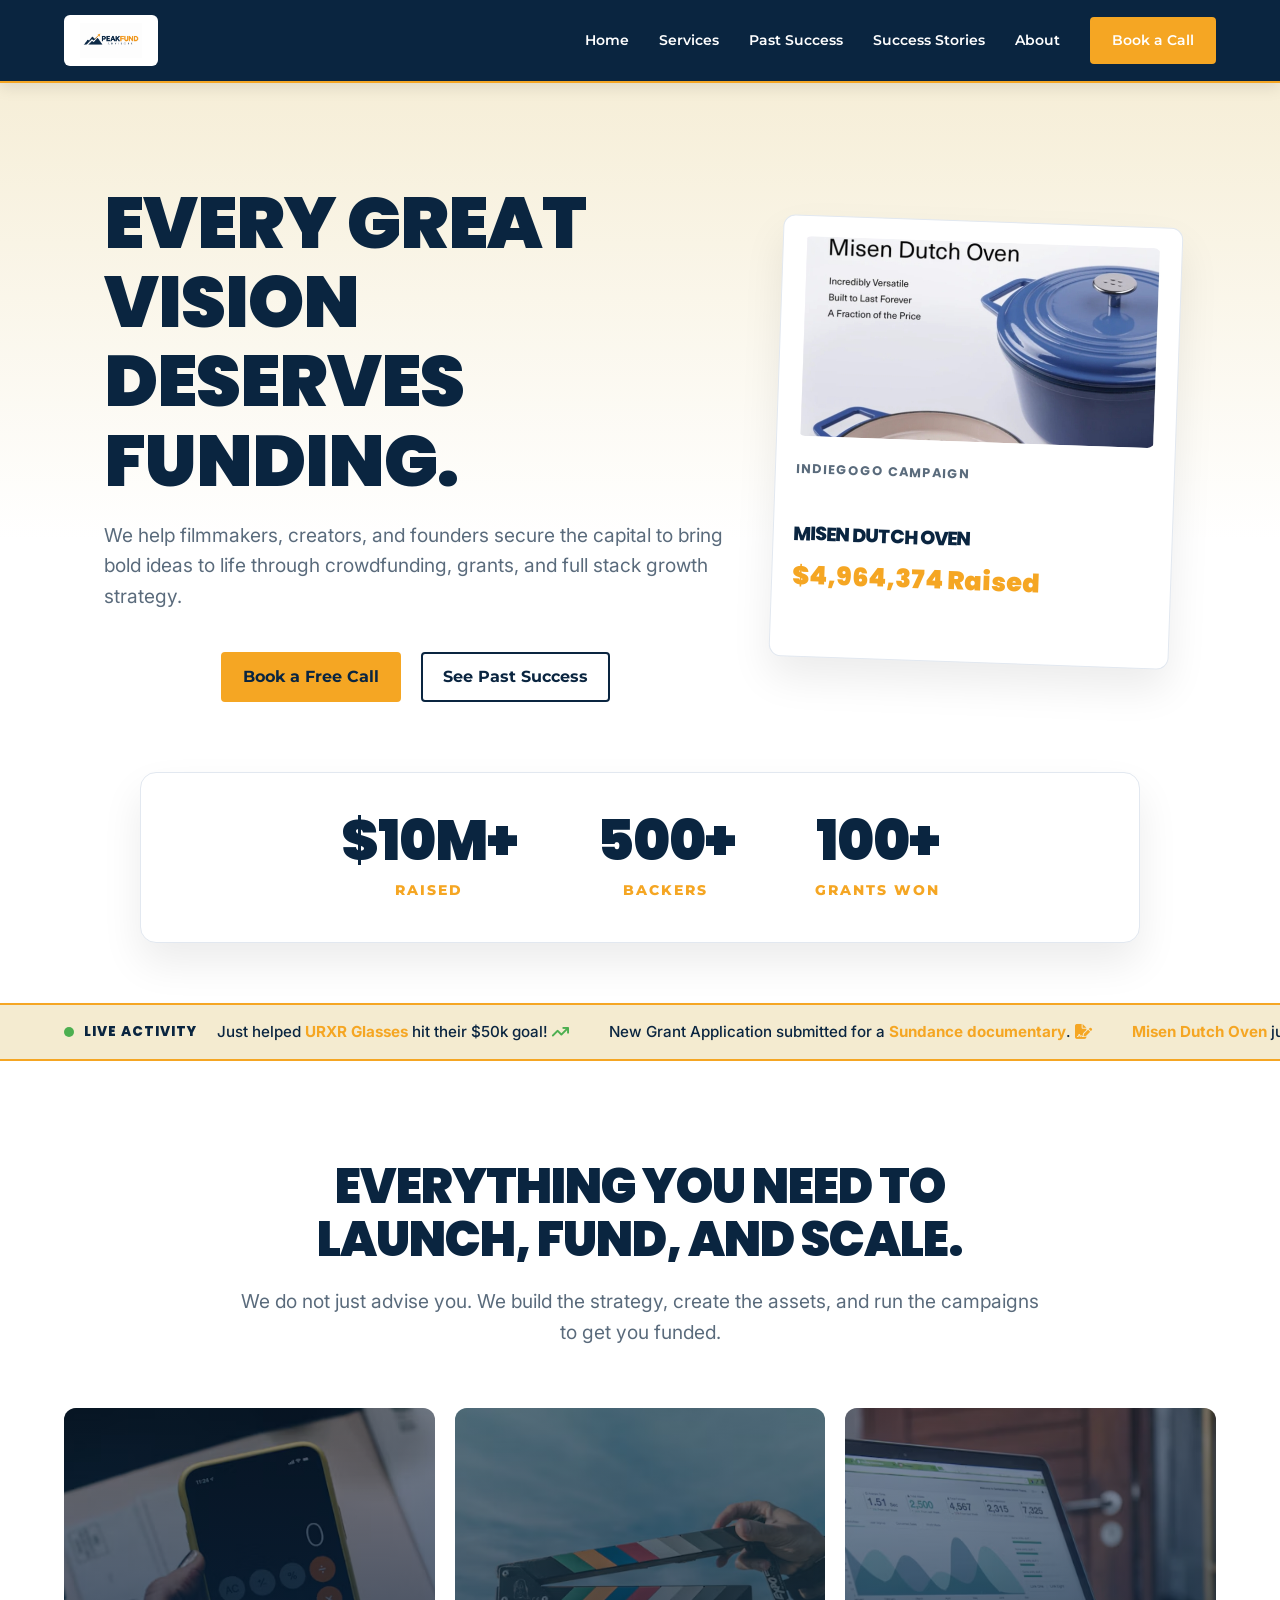
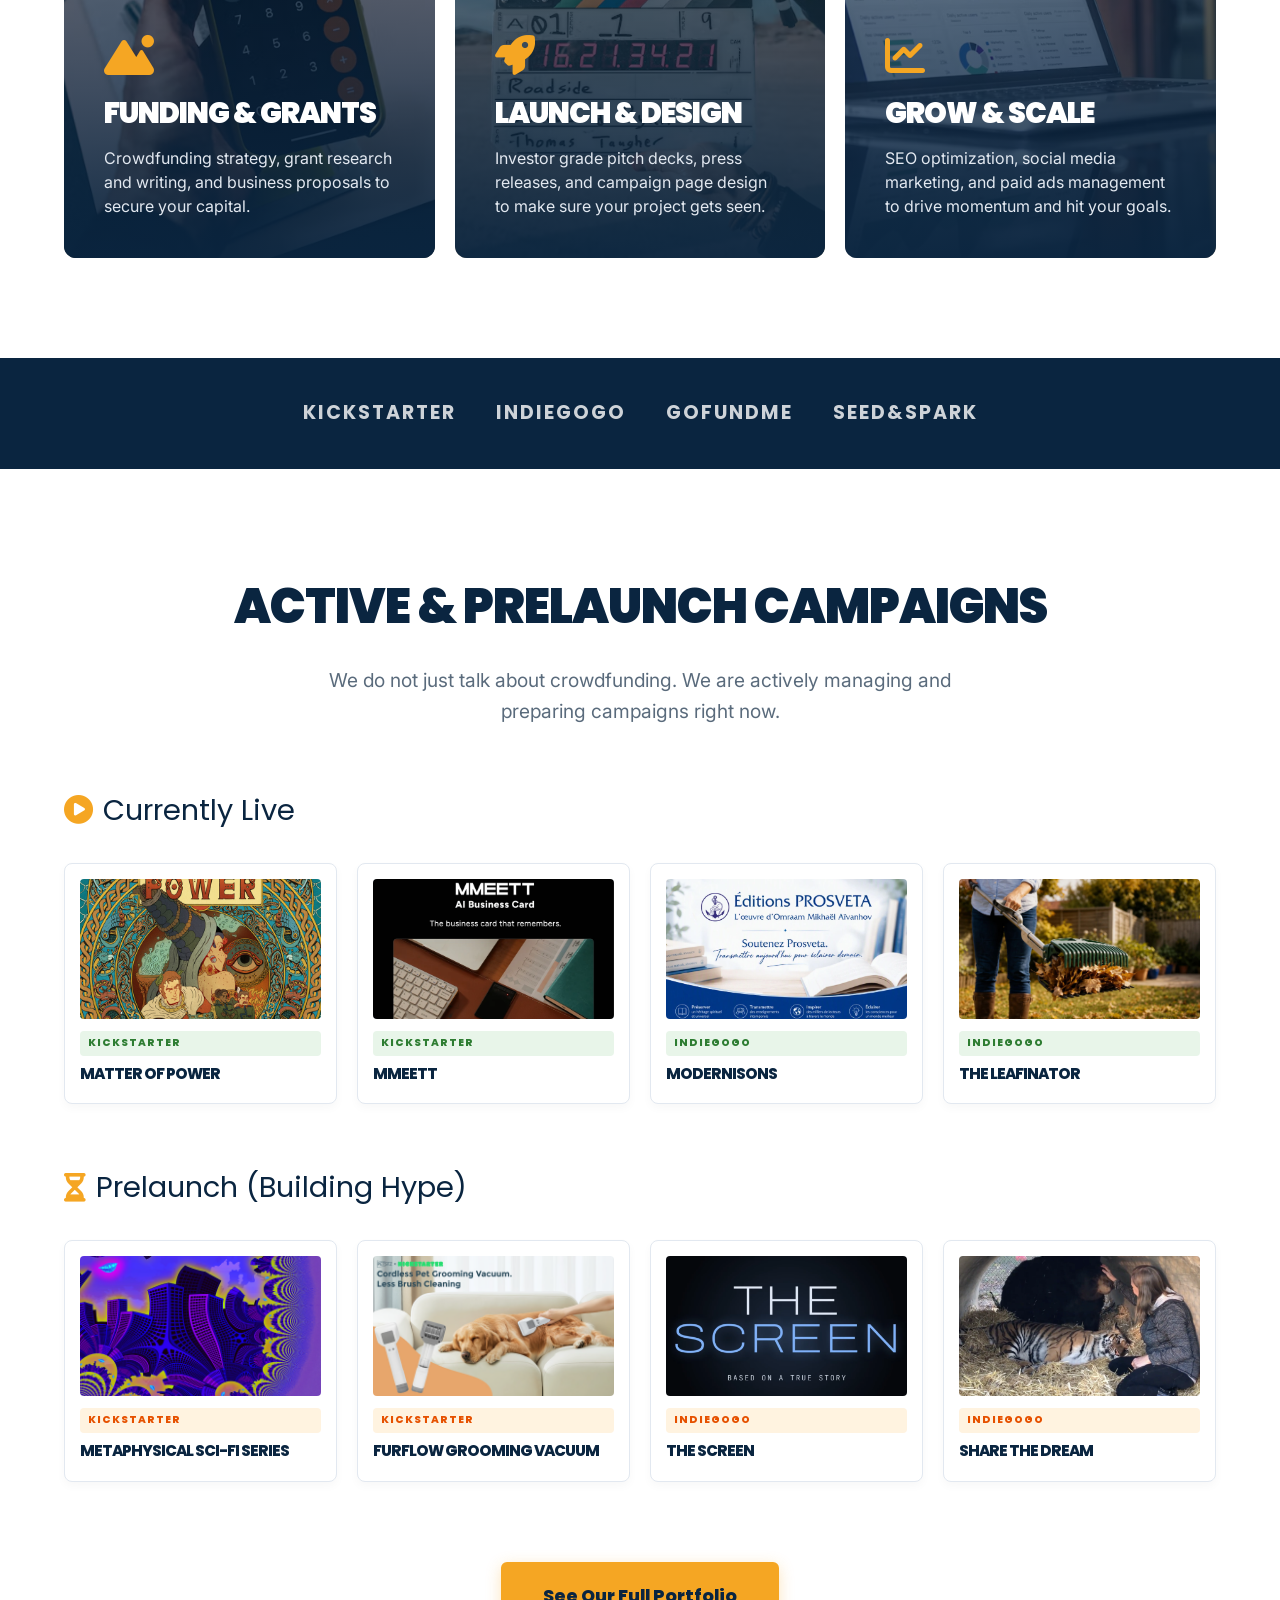
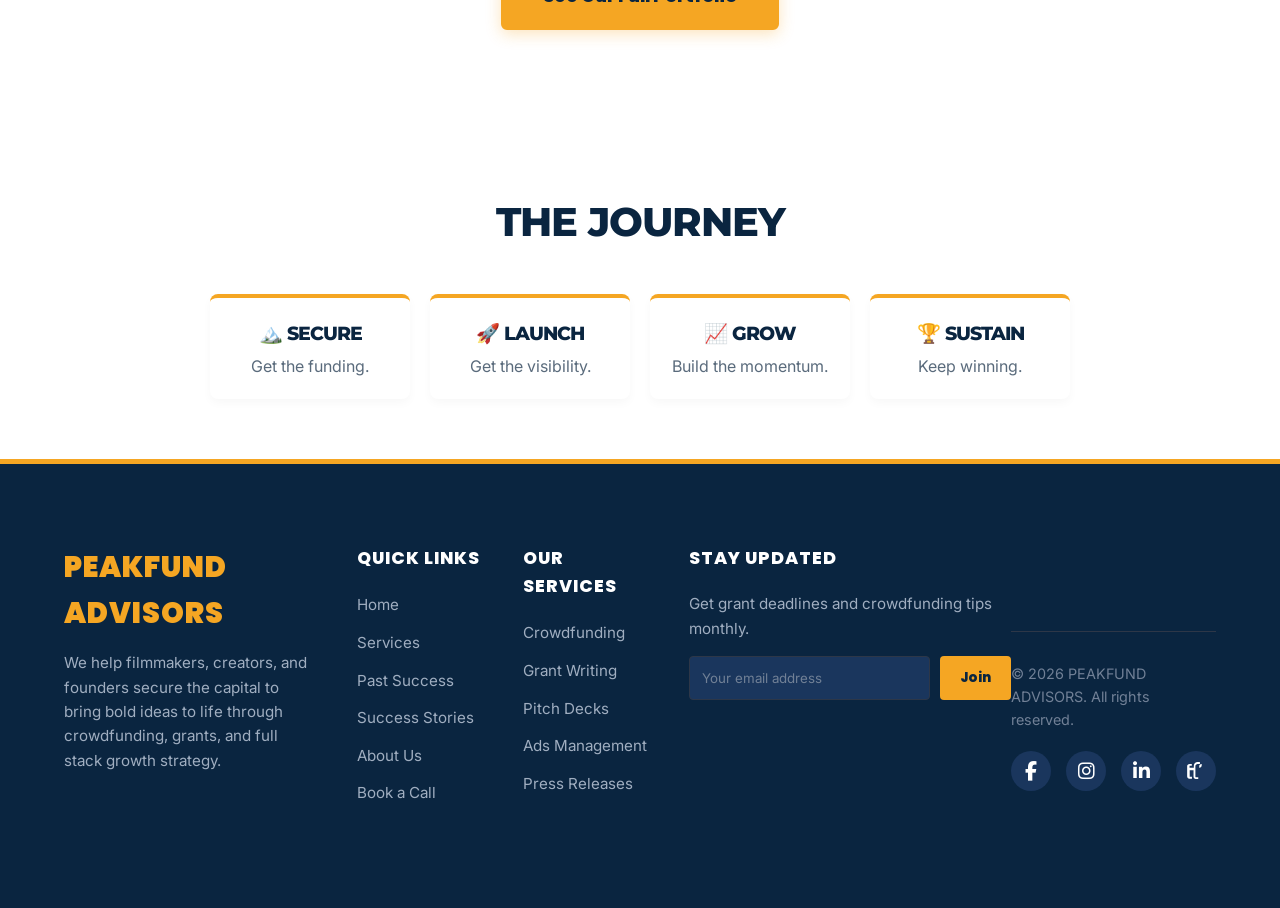
==== commit 14923471: "Update index.html" ====
--- a/index.html
+++ b/index.html
@@ -171,36 +171,21 @@
         </div>
     </header>
 
-    <!-- STATS BAR (Floating Card) -->
     <div class="stats-wrapper">
         <section class="stats-bar">
-            <div class="stat-item">
-                <h3>$10M+</h3>
-                <p>Raised</p>
-            </div>
-            <div class="stat-item">
-                <h3>500+</h3>
-                <p>Backers</p>
-            </div>
-            <div class="stat-item">
-                <h3>100+</h3>
-                <p>Grants Won</p>
-            </div>
+            <div class="stat-item"><h3>$10M+</h3><p>Raised</p></div>
+            <div class="stat-item"><h3>500+</h3><p>Backers</p></div>
+            <div class="stat-item"><h3>100+</h3><p>Grants Won</p></div>
         </section>
     </div>
 
-    <!-- LIVE ACTIVITY TICKER -->
     <div class="live-ticker">
-        <div class="ticker-label">
-            <div class="pulse-dot"></div>
-            LIVE ACTIVITY
-        </div>
+        <div class="ticker-label"><div class="pulse-dot"></div>LIVE ACTIVITY</div>
         <div class="ticker-content">
             <span>Just helped <strong>URXR Glasses</strong> hit their $50k goal! <i class="fa-solid fa-arrow-trend-up" style="color: #4CAF50;"></i></span>
             <span>New Grant Application submitted for a <strong>Sundance documentary</strong>. <i class="fa-solid fa-file-signature" style="color: var(--gold);"></i></span>
             <span><strong>Misen Dutch Oven</strong> just crossed 42,000 backers. <i class="fa-solid fa-users" style="color: var(--sky-blue);"></i></span>
             <span>Launching a new campaign for an <strong>Indie Film Project</strong> in 3 days. <i class="fa-solid fa-rocket" style="color: var(--gold);"></i></span>
-            <!-- Duplicated for seamless scrolling -->
             <span>Just helped <strong>URXR Glasses</strong> hit their $50k goal! <i class="fa-solid fa-arrow-trend-up" style="color: #4CAF50;"></i></span>
             <span>New Grant Application submitted for a <strong>Sundance documentary</strong>. <i class="fa-solid fa-file-signature" style="color: var(--gold);"></i></span>
             <span><strong>Misen Dutch Oven</strong> just crossed 42,000 backers. <i class="fa-solid fa-users" style="color: var(--sky-blue);"></i></span>
@@ -208,105 +193,39 @@
         </div>
     </div>
 
-    <!-- BENTO BOX SERVICES -->
     <section class="services-bento">
         <div class="services-header">
             <h2>Everything you need to launch, fund, and scale.</h2>
             <p>We do not just advise you. We build the strategy, create the assets, and run the campaigns to get you funded.</p>
         </div>
         <div class="bento-grid">
-            <a href="services.html" class="bento-card">
-                <img src="images/service-fund.jpg" alt="Funding and Grants">
-                <div class="bento-overlay"></div>
-                <div class="bento-content">
-                    <i class="fa-solid fa-mountain-sun icon"></i>
-                    <h3>FUNDING & GRANTS</h3>
-                    <p>Crowdfunding strategy, grant research and writing, and business proposals to secure your capital.</p>
-                </div>
-            </a>
-            <a href="services.html" class="bento-card">
-                <img src="images/service-launch.jpg" alt="Launch and Design">
-                <div class="bento-overlay"></div>
-                <div class="bento-content">
-                    <i class="fa-solid fa-rocket icon"></i>
-                    <h3>LAUNCH & DESIGN</h3>
-                    <p>Investor grade pitch decks, press releases, and campaign page design to make sure your project gets seen.</p>
-                </div>
-            </a>
-            <a href="services.html" class="bento-card">
-                <img src="images/service-grow.jpg" alt="Grow and Scale">
-                <div class="bento-overlay"></div>
-                <div class="bento-content">
-                    <i class="fa-solid fa-chart-line icon"></i>
-                    <h3>GROW & SCALE</h3>
-                    <p>SEO optimization, social media marketing, and paid ads management to drive momentum and hit your goals.</p>
-                </div>
-            </a>
+            <a href="services.html" class="bento-card"><img src="images/service-fund.jpg" alt="Funding"><div class="bento-overlay"></div><div class="bento-content"><i class="fa-solid fa-mountain-sun icon"></i><h3>FUNDING & GRANTS</h3><p>Crowdfunding strategy, grant research and writing, and business proposals to secure your capital.</p></div></a>
+            <a href="services.html" class="bento-card"><img src="images/service-launch.jpg" alt="Launch"><div class="bento-overlay"></div><div class="bento-content"><i class="fa-solid fa-rocket icon"></i><h3>LAUNCH & DESIGN</h3><p>Investor grade pitch decks, press releases, and campaign page design to make sure your project gets seen.</p></div></a>
+            <a href="services.html" class="bento-card"><img src="images/service-grow.jpg" alt="Grow"><div class="bento-overlay"></div><div class="bento-content"><i class="fa-solid fa-chart-line icon"></i><h3>GROW & SCALE</h3><p>SEO optimization, social media marketing, and paid ads management to drive momentum and hit your goals.</p></div></a>
         </div>
     </section>
 
     <div class="platform-strip">
-        <p>KICKSTARTER</p>
-        <p>INDIEGOGO</p>
-        <p>GOFUNDME</p>
-        <p>SEED&SPARK</p>
+        <p>KICKSTARTER</p><p>INDIEGOGO</p><p>GOFUNDME</p><p>SEED&SPARK</p>
     </div>
 
-    <!-- LIVE & PRELAUNCH CAMPAIGNS -->
     <section class="campaigns-section">
         <h2>Active & Prelaunch Campaigns</h2>
         <p class="subtitle">We do not just talk about crowdfunding. We are actively managing and preparing campaigns right now.</p>
-
-        <!-- LIVE CAMPAIGNS -->
         <div class="campaign-group-title"><i class="fa-solid fa-circle-play"></i> Currently Live</div>
         <div class="campaign-grid">
-            <a href="https://www.kickstarter.com/projects/matter-of-power/comicbook" target="_blank" class="campaign-card">
-                <img src="images/live-ks-1.jpg" alt="Matter of Power">
-                <span class="badge badge-live">KICKSTARTER</span>
-                <h3>Matter of Power</h3>
-            </a>
-            <a href="https://www.kickstarter.com/projects/mmeett/mmeett" target="_blank" class="campaign-card">
-                <img src="images/live-ks-2.jpg" alt="Mmeett">
-                <span class="badge badge-live">KICKSTARTER</span>
-                <h3>Mmeett</h3>
-            </a>
-            <a href="https://www.indiegogo.com/en/projects/lioubov/modernisons-prosveta-et-preparons-lavenir-ensemble" target="_blank" class="campaign-card">
-                <img src="images/live-ig-1.jpg" alt="Modernisons">
-                <span class="badge badge-live">INDIEGOGO</span>
-                <h3>Modernisons</h3>
-            </a>
-            <a href="https://www.indiegogo.com/en/projects/leafinator/the-leafinator-rake-grab--lift-with-one-ergonomic-tool" target="_blank" class="campaign-card">
-                <img src="images/live-ig-2.jpg" alt="The Leafinator">
-                <span class="badge badge-live">INDIEGOGO</span>
-                <h3>The Leafinator</h3>
-            </a>
-        </div>
-
-        <!-- PRELAUNCH CAMPAIGNS -->
+            <a href="https://www.kickstarter.com/projects/matter-of-power/comicbook" target="_blank" class="campaign-card"><img src="images/live-ks-1.jpg" alt="Matter of Power"><span class="badge badge-live">KICKSTARTER</span><h3>Matter of Power</h3></a>
+            <a href="https://www.kickstarter.com/projects/mmeett/mmeett" target="_blank" class="campaign-card"><img src="images/live-ks-2.jpg" alt="Mmeett"><span class="badge badge-live">KICKSTARTER</span><h3>Mmeett</h3></a>
+            <a href="https://www.indiegogo.com/en/projects/lioubov/modernisons-prosveta-et-preparons-lavenir-ensemble" target="_blank" class="campaign-card"><img src="images/live-ig-1.jpg" alt="Modernisons"><span class="badge badge-live">INDIEGOGO</span><h3>Modernisons</h3></a>
+            <a href="https://www.indiegogo.com/en/projects/leafinator/the-leafinator-rake-grab--lift-with-one-ergonomic-tool" target="_blank" class="campaign-card"><img src="images/live-ig-2.jpg" alt="The Leafinator"><span class="badge badge-live">INDIEGOGO</span><h3>The Leafinator</h3></a>
+        </div>
         <div class="campaign-group-title" style="margin-top: 40px;"><i class="fa-solid fa-hourglass-half"></i> Prelaunch (Building Hype)</div>
         <div class="campaign-grid">
-            <a href="https://www.kickstarter.com/projects/sean-rickard/a-metaphysical-science-fiction-urban-fantasy-series" target="_blank" class="campaign-card">
-                <img src="images/pre-ks-1.jpg" alt="Metaphysical Science Fiction">
-                <span class="badge badge-pre">KICKSTARTER</span>
-                <h3>Metaphysical Sci-Fi Series</h3>
-            </a>
-            <a href="https://www.kickstarter.com/projects/petstz/furflow-cordless-pet-grooming-vacuum-less-brush-cleaning" target="_blank" class="campaign-card">
-                <img src="images/pre-ks-2.jpg" alt="FurFlow">
-                <span class="badge badge-pre">KICKSTARTER</span>
-                <h3>FurFlow Grooming Vacuum</h3>
-            </a>
-            <a href="https://www.indiegogo.com/en/projects/the-screen/the-screen" target="_blank" class="campaign-card">
-                <img src="images/pre-ig-1.jpg" alt="The Screen">
-                <span class="badge badge-pre">INDIEGOGO</span>
-                <h3>The Screen</h3>
-            </a>
-            <a href="https://www.indiegogo.com/en/projects/jeannetterodriguez-38493851/share-the-dream---the-jama-hedgecoth-story" target="_blank" class="campaign-card">
-                <img src="images/pre-ig-2.jpg" alt="Share the Dream">
-                <span class="badge badge-pre">INDIEGOGO</span>
-                <h3>Share the Dream</h3>
-            </a>
-        </div>
-
+            <a href="https://www.kickstarter.com/projects/sean-rickard/a-metaphysical-science-fiction-urban-fantasy-series" target="_blank" class="campaign-card"><img src="images/pre-ks-1.jpg" alt="Metaphysical"><span class="badge badge-pre">KICKSTARTER</span><h3>Metaphysical Sci-Fi Series</h3></a>
+            <a href="https://www.kickstarter.com/projects/petstz/furflow-cordless-pet-grooming-vacuum-less-brush-cleaning" target="_blank" class="campaign-card"><img src="images/pre-ks-2.jpg" alt="FurFlow"><span class="badge badge-pre">KICKSTARTER</span><h3>FurFlow Grooming Vacuum</h3></a>
+            <a href="https://www.indiegogo.com/en/projects/the-screen/the-screen" target="_blank" class="campaign-card"><img src="images/pre-ig-1.jpg" alt="The Screen"><span class="badge badge-pre">INDIEGOGO</span><h3>The Screen</h3></a>
+            <a href="https://www.indiegogo.com/en/projects/jeannetterodriguez-38493851/share-the-dream---the-jama-hedgecoth-story" target="_blank" class="campaign-card"><img src="images/pre-ig-2.jpg" alt="Share the Dream"><span class="badge badge-pre">INDIEGOGO</span><h3>Share the Dream</h3></a>
+        </div>
         <a href="past-success.html" class="btn-portfolio">See Our Full Portfolio</a>
     </section>
 
@@ -320,7 +239,6 @@
         </div>
     </section>
 
-    <!-- DETAILED FOOTER -->
     <footer>
         <div class="footer-grid">
             <div class="footer-brand">
@@ -362,9 +280,11 @@
             <p>&copy; 2026 PEAKFUND ADVISORS. All rights reserved.</p>
             <div class="social-icons">
                 <a href="https://www.facebook.com/share/1DsnXw8TES/" target="_blank" aria-label="Facebook"><i class="fab fa-facebook-f"></i></a>
-                <a href="#" target="_blank" aria-label="Instagram"><i class="fab fa-instagram"></i></a>
+                <!-- YOUR INSTAGRAM LINK -->
+                <a href="https://www.instagram.com/peakfund_advisors/" target="_blank" aria-label="Instagram"><i class="fab fa-instagram"></i></a>
                 <a href="#" target="_blank" aria-label="LinkedIn"><i class="fab fa-linkedin-in"></i></a>
-                <a href="#" target="_blank" aria-label="Fiverr">
+                <!-- YOUR FIVERR LINK -->
+                <a href="https://www.fiverr.com/zulaikhorpeak" target="_blank" aria-label="Fiverr">
                     <svg viewBox="0 0 24 24" xmlns="http://www.w3.org/2000/svg">
                         <path d="M22.6 2.6h-3.4c-1.6 0-2.9 1.3-2.9 2.9v2.1h-5.1v-2c0-1.7 1.3-3 3-3h3V0h-3c-2.8 0-5.1 2.3-5.1 5.1v2.5H3.4V5.1h3V2.6h-3C1.5 2.6.2 3.9.2 5.5v13.9c0 1.6 1.3 2.9 2.9 2.9h3.5v-2.5h-3v-8.7h5.1v8.7c0 1.6 1.3 2.9 2.9 2.9h3.4v-2.5h-3.4c-.2 0-.4-.2-.4-.4V7.6h5.5c1.6 0 2.9-1.3 2.9-2.9V2.6z"/>
                     </svg>
@@ -372,21 +292,5 @@
             </div>
         </div>
     </footer>
-
-    <script>
-        const campaigns = [
-            { img: "images/misen.jpg", platform: "Indiegogo Campaign", title: "Misen Dutch Oven", amount: "$4,964,374 Raised" },
-            { img: "images/urxr.jpg", platform: "Kickstarter Campaign", title: "URXR Spatial Glasses", amount: "$1,378,069 Raised" },
-            { img: "images/x1.jpg", platform: "Kickstarter Campaign", title: "X1 Lite Laser", amount: "HK$ 10.2M Raised" },
-            { img: "images/zendure.jpg", platform: "Indiegogo Campaign", title: "Zendure SuperBase V", amount: "$5,438,805 Raised" },
-            { img: "images/timemore.jpg", platform: "Indiegogo Campaign", title: "Timemore Grinder", amount: "S$6,855,991 Raised" },
-            { img: "images/dc.jpg", platform: "Kickstarter Campaign", title: "DC Green Lantern", amount: "$1,337,480 Raised" },
-            { img: "images/seed-168.jpg", platform: "Seed&Spark Campaign", title: "168 Hours", amount: "Funded" },
-            { img: "images/seed-rez.jpg", platform: "Seed&Spark Campaign", title: "Rez", amount: "Funded" },
-            { img: "images/seed-precious.jpg", platform: "Seed&Spark Campaign", title: "Precious Time", amount: "Funded" },
-            { img: "images/gofundme-lila.jpg", platform: "GoFundMe Campaign", title: "For Our Little Lila", amount: "Funded" },
-            { img: "images/gofundme-arthur.jpg", platform: "GoFundMe Campaign", title: "Arthur's Student Film", amount: "Funded" },
-            { img: "images/gofundme-aquaterra.jpg", platform: "GoFundMe Campaign", title: "AquaTerra Charity", amount: "Funded" },
-            { img: "images/film-cascarita.jpg", platform: "NEA Grant", title: "Cascarita", amount: "$30,000 Grant" },
-            { img: "images/film-matrescence.jpg", platform: "Sundance Grant", title: "Matrescence", amount: "Doc Fund Grant" },
-            { img: "images/film-ancestors.jpg", platform
+</body>
+</html>
